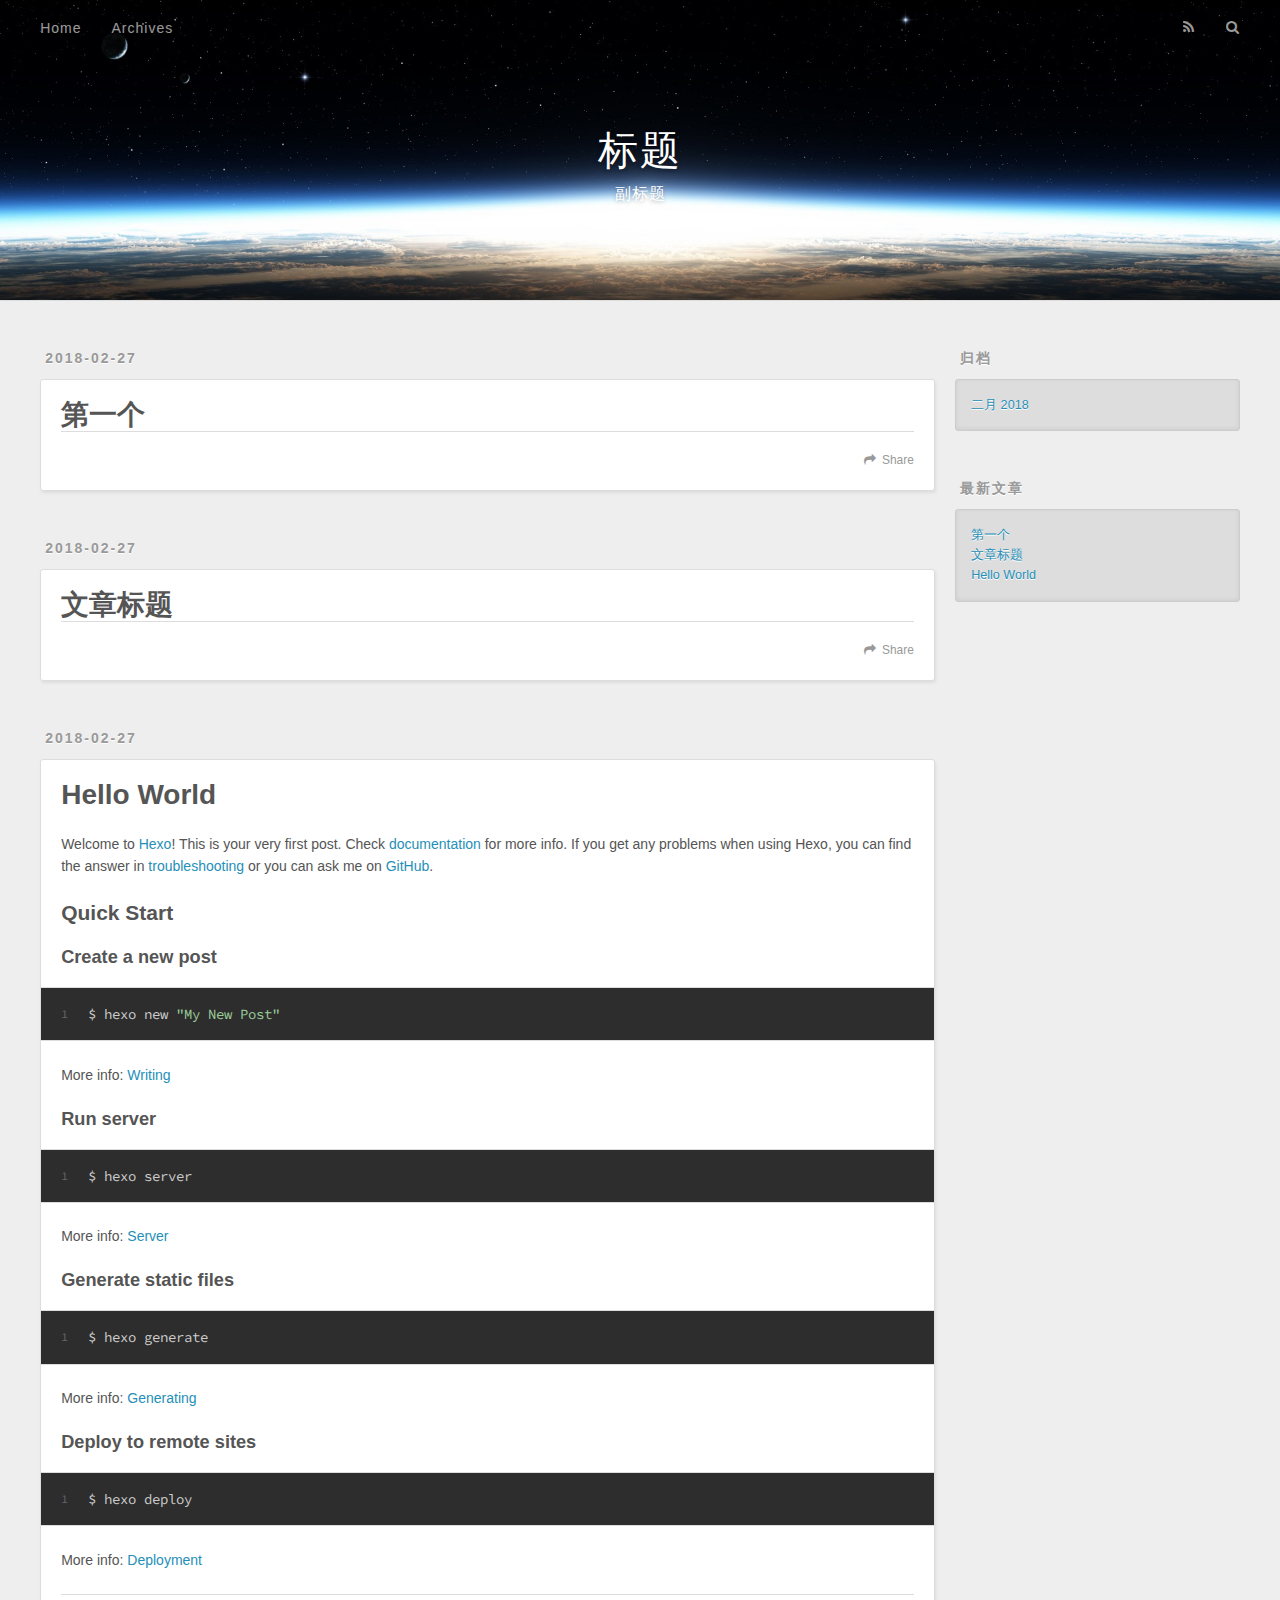
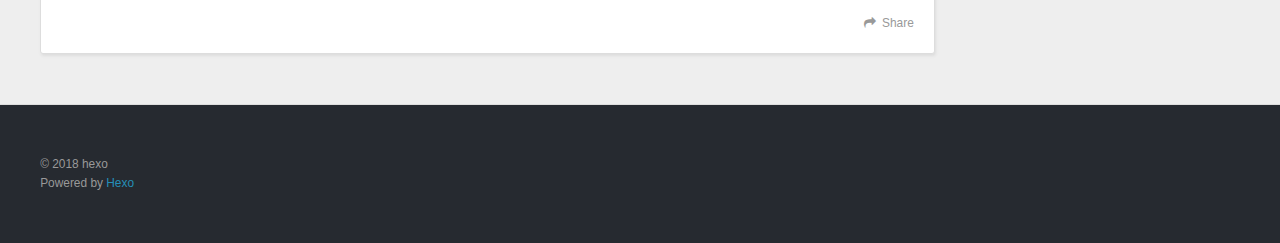
==== index.html @ d3f441af "Site updated: 2018-02-27 19:45:31" ====
<!DOCTYPE html>
<html>
<head>
  <meta charset="utf-8">
  

  
  <title>标题</title>
  <meta name="viewport" content="width=device-width, initial-scale=1, maximum-scale=1">
  <meta name="description" content="站点描述">
<meta property="og:type" content="website">
<meta property="og:title" content="标题">
<meta property="og:url" content="http://yoursite.com/index.html">
<meta property="og:site_name" content="标题">
<meta property="og:description" content="站点描述">
<meta property="og:locale" content="zh-CN">
<meta name="twitter:card" content="summary">
<meta name="twitter:title" content="标题">
<meta name="twitter:description" content="站点描述">
  
    <link rel="alternate" href="/atom.xml" title="标题" type="application/atom+xml">
  
  
    <link rel="icon" href="/favicon.png">
  
  
    <link href="//fonts.googleapis.com/css?family=Source+Code+Pro" rel="stylesheet" type="text/css">
  
  <link rel="stylesheet" href="/css/style.css">
</head>

<body>
  <div id="container">
    <div id="wrap">
      <header id="header">
  <div id="banner"></div>
  <div id="header-outer" class="outer">
    <div id="header-title" class="inner">
      <h1 id="logo-wrap">
        <a href="/" id="logo">标题</a>
      </h1>
      
        <h2 id="subtitle-wrap">
          <a href="/" id="subtitle">副标题</a>
        </h2>
      
    </div>
    <div id="header-inner" class="inner">
      <nav id="main-nav">
        <a id="main-nav-toggle" class="nav-icon"></a>
        
          <a class="main-nav-link" href="/">Home</a>
        
          <a class="main-nav-link" href="/archives">Archives</a>
        
      </nav>
      <nav id="sub-nav">
        
          <a id="nav-rss-link" class="nav-icon" href="/atom.xml" title="RSS Feed"></a>
        
        <a id="nav-search-btn" class="nav-icon" title="搜索"></a>
      </nav>
      <div id="search-form-wrap">
        <form action="//google.com/search" method="get" accept-charset="UTF-8" class="search-form"><input type="search" name="q" class="search-form-input" placeholder="Search"><button type="submit" class="search-form-submit">&#xF002;</button><input type="hidden" name="sitesearch" value="http://yoursite.com"></form>
      </div>
    </div>
  </div>
</header>
      <div class="outer">
        <section id="main">
  
    <article id="post-第一个" class="article article-type-post" itemscope itemprop="blogPost">
  <div class="article-meta">
    <a href="/2018/02/27/第一个/" class="article-date">
  <time datetime="2018-02-27T11:30:52.000Z" itemprop="datePublished">2018-02-27</time>
</a>
    
  </div>
  <div class="article-inner">
    
    
      <header class="article-header">
        
  
    <h1 itemprop="name">
      <a class="article-title" href="/2018/02/27/第一个/">第一个</a>
    </h1>
  

      </header>
    
    <div class="article-entry" itemprop="articleBody">
      
        
      
    </div>
    <footer class="article-footer">
      <a data-url="http://yoursite.com/2018/02/27/第一个/" data-id="cje5l185900016ggl63krlay9" class="article-share-link">Share</a>
      
      
    </footer>
  </div>
  
</article>


  
    <article id="post-文章标题" class="article article-type-post" itemscope itemprop="blogPost">
  <div class="article-meta">
    <a href="/2018/02/27/文章标题/" class="article-date">
  <time datetime="2018-02-27T11:16:08.000Z" itemprop="datePublished">2018-02-27</time>
</a>
    
  </div>
  <div class="article-inner">
    
    
      <header class="article-header">
        
  
    <h1 itemprop="name">
      <a class="article-title" href="/2018/02/27/文章标题/">文章标题</a>
    </h1>
  

      </header>
    
    <div class="article-entry" itemprop="articleBody">
      
        
      
    </div>
    <footer class="article-footer">
      <a data-url="http://yoursite.com/2018/02/27/文章标题/" data-id="cje5l185900026ggl70hufsfx" class="article-share-link">Share</a>
      
      
    </footer>
  </div>
  
</article>


  
    <article id="post-hello-world" class="article article-type-post" itemscope itemprop="blogPost">
  <div class="article-meta">
    <a href="/2018/02/27/hello-world/" class="article-date">
  <time datetime="2018-02-27T10:30:33.659Z" itemprop="datePublished">2018-02-27</time>
</a>
    
  </div>
  <div class="article-inner">
    
    
      <header class="article-header">
        
  
    <h1 itemprop="name">
      <a class="article-title" href="/2018/02/27/hello-world/">Hello World</a>
    </h1>
  

      </header>
    
    <div class="article-entry" itemprop="articleBody">
      
        <p>Welcome to <a href="https://hexo.io/" target="_blank" rel="noopener">Hexo</a>! This is your very first post. Check <a href="https://hexo.io/docs/" target="_blank" rel="noopener">documentation</a> for more info. If you get any problems when using Hexo, you can find the answer in <a href="https://hexo.io/docs/troubleshooting.html" target="_blank" rel="noopener">troubleshooting</a> or you can ask me on <a href="https://github.com/hexojs/hexo/issues" target="_blank" rel="noopener">GitHub</a>.</p>
<h2 id="Quick-Start"><a href="#Quick-Start" class="headerlink" title="Quick Start"></a>Quick Start</h2><h3 id="Create-a-new-post"><a href="#Create-a-new-post" class="headerlink" title="Create a new post"></a>Create a new post</h3><figure class="highlight bash"><table><tr><td class="gutter"><pre><span class="line">1</span><br></pre></td><td class="code"><pre><span class="line">$ hexo new <span class="string">"My New Post"</span></span><br></pre></td></tr></table></figure>
<p>More info: <a href="https://hexo.io/docs/writing.html" target="_blank" rel="noopener">Writing</a></p>
<h3 id="Run-server"><a href="#Run-server" class="headerlink" title="Run server"></a>Run server</h3><figure class="highlight bash"><table><tr><td class="gutter"><pre><span class="line">1</span><br></pre></td><td class="code"><pre><span class="line">$ hexo server</span><br></pre></td></tr></table></figure>
<p>More info: <a href="https://hexo.io/docs/server.html" target="_blank" rel="noopener">Server</a></p>
<h3 id="Generate-static-files"><a href="#Generate-static-files" class="headerlink" title="Generate static files"></a>Generate static files</h3><figure class="highlight bash"><table><tr><td class="gutter"><pre><span class="line">1</span><br></pre></td><td class="code"><pre><span class="line">$ hexo generate</span><br></pre></td></tr></table></figure>
<p>More info: <a href="https://hexo.io/docs/generating.html" target="_blank" rel="noopener">Generating</a></p>
<h3 id="Deploy-to-remote-sites"><a href="#Deploy-to-remote-sites" class="headerlink" title="Deploy to remote sites"></a>Deploy to remote sites</h3><figure class="highlight bash"><table><tr><td class="gutter"><pre><span class="line">1</span><br></pre></td><td class="code"><pre><span class="line">$ hexo deploy</span><br></pre></td></tr></table></figure>
<p>More info: <a href="https://hexo.io/docs/deployment.html" target="_blank" rel="noopener">Deployment</a></p>

      
    </div>
    <footer class="article-footer">
      <a data-url="http://yoursite.com/2018/02/27/hello-world/" data-id="cje5l185900006gglrb8lw9ck" class="article-share-link">Share</a>
      
      
    </footer>
  </div>
  
</article>


  


</section>
        
          <aside id="sidebar">
  
    

  
    

  
    
  
    
  <div class="widget-wrap">
    <h3 class="widget-title">归档</h3>
    <div class="widget">
      <ul class="archive-list"><li class="archive-list-item"><a class="archive-list-link" href="/archives/2018/02/">二月 2018</a></li></ul>
    </div>
  </div>


  
    
  <div class="widget-wrap">
    <h3 class="widget-title">最新文章</h3>
    <div class="widget">
      <ul>
        
          <li>
            <a href="/2018/02/27/第一个/">第一个</a>
          </li>
        
          <li>
            <a href="/2018/02/27/文章标题/">文章标题</a>
          </li>
        
          <li>
            <a href="/2018/02/27/hello-world/">Hello World</a>
          </li>
        
      </ul>
    </div>
  </div>

  
</aside>
        
      </div>
      <footer id="footer">
  
  <div class="outer">
    <div id="footer-info" class="inner">
      &copy; 2018 hexo<br>
      Powered by <a href="http://hexo.io/" target="_blank">Hexo</a>
    </div>
  </div>
</footer>
    </div>
    <nav id="mobile-nav">
  
    <a href="/" class="mobile-nav-link">Home</a>
  
    <a href="/archives" class="mobile-nav-link">Archives</a>
  
</nav>
    

<script src="//ajax.googleapis.com/ajax/libs/jquery/2.0.3/jquery.min.js"></script>


  <link rel="stylesheet" href="/fancybox/jquery.fancybox.css">
  <script src="/fancybox/jquery.fancybox.pack.js"></script>


<script src="/js/script.js"></script>



  </div>
</body>
</html>
---- css/style.css ----
body {
  width: 100%;
}
body:before,
body:after {
  content: "";
  display: table;
}
body:after {
  clear: both;
}
html,
body,
div,
span,
applet,
object,
iframe,
h1,
h2,
h3,
h4,
h5,
h6,
p,
blockquote,
pre,
a,
abbr,
acronym,
address,
big,
cite,
code,
del,
dfn,
em,
img,
ins,
kbd,
q,
s,
samp,
small,
strike,
strong,
sub,
sup,
tt,
var,
dl,
dt,
dd,
ol,
ul,
li,
fieldset,
form,
label,
legend,
table,
caption,
tbody,
tfoot,
thead,
tr,
th,
td {
  margin: 0;
  padding: 0;
  border: 0;
  outline: 0;
  font-weight: inherit;
  font-style: inherit;
  font-family: inherit;
  font-size: 100%;
  vertical-align: baseline;
}
body {
  line-height: 1;
  color: #000;
  background: #fff;
}
ol,
ul {
  list-style: none;
}
table {
  border-collapse: separate;
  border-spacing: 0;
  vertical-align: middle;
}
caption,
th,
td {
  text-align: left;
  font-weight: normal;
  vertical-align: middle;
}
a img {
  border: none;
}
input,
button {
  margin: 0;
  padding: 0;
}
input::-moz-focus-inner,
button::-moz-focus-inner {
  border: 0;
  padding: 0;
}
@font-face {
  font-family: FontAwesome;
  font-style: normal;
  font-weight: normal;
  src: url("fonts/fontawesome-webfont.eot?v=#4.0.3");
  src: url("fonts/fontawesome-webfont.eot?#iefix&v=#4.0.3") format("embedded-opentype"), url("fonts/fontawesome-webfont.woff?v=#4.0.3") format("woff"), url("fonts/fontawesome-webfont.ttf?v=#4.0.3") format("truetype"), url("fonts/fontawesome-webfont.svg#fontawesomeregular?v=#4.0.3") format("svg");
}
html,
body,
#container {
  height: 100%;
}
body {
  background: #eee;
  font: 14px -apple-system, BlinkMacSystemFont, "Segoe UI", "Roboto", "Oxygen", "Ubuntu", "Cantarell", "Fira Sans", "Droid Sans", "Helvetica Neue", sans-serif;
  -webkit-text-size-adjust: 100%;
}
.outer {
  max-width: 1220px;
  margin: 0 auto;
  padding: 0 20px;
}
.outer:before,
.outer:after {
  content: "";
  display: table;
}
.outer:after {
  clear: both;
}
.inner {
  display: inline;
  float: left;
  width: 98.33333333333333%;
  margin: 0 0.833333333333333%;
}
.left,
.alignleft {
  float: left;
}
.right,
.alignright {
  float: right;
}
.clear {
  clear: both;
}
#container {
  position: relative;
}
.mobile-nav-on {
  overflow: hidden;
}
#wrap {
  height: 100%;
  width: 100%;
  position: absolute;
  top: 0;
  left: 0;
  -webkit-transition: 0.2s ease-out;
  -moz-transition: 0.2s ease-out;
  -ms-transition: 0.2s ease-out;
  transition: 0.2s ease-out;
  z-index: 1;
  background: #eee;
}
.mobile-nav-on #wrap {
  left: 280px;
}
@media screen and (min-width: 768px) {
  #main {
    display: inline;
    float: left;
    width: 73.33333333333333%;
    margin: 0 0.833333333333333%;
  }
}
.article-date,
.article-category-link,
.archive-year,
.widget-title {
  text-decoration: none;
  text-transform: uppercase;
  letter-spacing: 2px;
  color: #999;
  margin-bottom: 1em;
  margin-left: 5px;
  line-height: 1em;
  text-shadow: 0 1px #fff;
  font-weight: bold;
}
.article-inner,
.archive-article-inner {
  background: #fff;
  -webkit-box-shadow: 1px 2px 3px #ddd;
  box-shadow: 1px 2px 3px #ddd;
  border: 1px solid #ddd;
  border-radius: 3px;
}
.article-entry h1,
.widget h1 {
  font-size: 2em;
}
.article-entry h2,
.widget h2 {
  font-size: 1.5em;
}
.article-entry h3,
.widget h3 {
  font-size: 1.3em;
}
.article-entry h4,
.widget h4 {
  font-size: 1.2em;
}
.article-entry h5,
.widget h5 {
  font-size: 1em;
}
.article-entry h6,
.widget h6 {
  font-size: 1em;
  color: #999;
}
.article-entry hr,
.widget hr {
  border: 1px dashed #ddd;
}
.article-entry strong,
.widget strong {
  font-weight: bold;
}
.article-entry em,
.widget em,
.article-entry cite,
.widget cite {
  font-style: italic;
}
.article-entry sup,
.widget sup,
.article-entry sub,
.widget sub {
  font-size: 0.75em;
  line-height: 0;
  position: relative;
  vertical-align: baseline;
}
.article-entry sup,
.widget sup {
  top: -0.5em;
}
.article-entry sub,
.widget sub {
  bottom: -0.2em;
}
.article-entry small,
.widget small {
  font-size: 0.85em;
}
.article-entry acronym,
.widget acronym,
.article-entry abbr,
.widget abbr {
  border-bottom: 1px dotted;
}
.article-entry ul,
.widget ul,
.article-entry ol,
.widget ol,
.article-entry dl,
.widget dl {
  margin: 0 20px;
  line-height: 1.6em;
}
.article-entry ul ul,
.widget ul ul,
.article-entry ol ul,
.widget ol ul,
.article-entry ul ol,
.widget ul ol,
.article-entry ol ol,
.widget ol ol {
  margin-top: 0;
  margin-bottom: 0;
}
.article-entry ul,
.widget ul {
  list-style: disc;
}
.article-entry ol,
.widget ol {
  list-style: decimal;
}
.article-entry dt,
.widget dt {
  font-weight: bold;
}
#header {
  height: 300px;
  position: relative;
  border-bottom: 1px solid #ddd;
}
#header:before,
#header:after {
  content: "";
  position: absolute;
  left: 0;
  right: 0;
  height: 40px;
}
#header:before {
  top: 0;
  background: -webkit-linear-gradient(rgba(0,0,0,0.2), transparent);
  background: -moz-linear-gradient(rgba(0,0,0,0.2), transparent);
  background: -ms-linear-gradient(rgba(0,0,0,0.2), transparent);
  background: linear-gradient(rgba(0,0,0,0.2), transparent);
}
#header:after {
  bottom: 0;
  background: -webkit-linear-gradient(transparent, rgba(0,0,0,0.2));
  background: -moz-linear-gradient(transparent, rgba(0,0,0,0.2));
  background: -ms-linear-gradient(transparent, rgba(0,0,0,0.2));
  background: linear-gradient(transparent, rgba(0,0,0,0.2));
}
#header-outer {
  height: 100%;
  position: relative;
}
#header-inner {
  position: relative;
  overflow: hidden;
}
#banner {
  position: absolute;
  top: 0;
  left: 0;
  width: 100%;
  height: 100%;
  background: url("images/banner.jpg") center #000;
  -webkit-background-size: cover;
  -moz-background-size: cover;
  background-size: cover;
  z-index: -1;
}
#header-title {
  text-align: center;
  height: 40px;
  position: absolute;
  top: 50%;
  left: 0;
  margin-top: -20px;
}
#logo,
#subtitle {
  text-decoration: none;
  color: #fff;
  font-weight: 300;
  text-shadow: 0 1px 4px rgba(0,0,0,0.3);
}
#logo {
  font-size: 40px;
  line-height: 40px;
  letter-spacing: 2px;
}
#subtitle {
  font-size: 16px;
  line-height: 16px;
  letter-spacing: 1px;
}
#subtitle-wrap {
  margin-top: 16px;
}
#main-nav {
  float: left;
  margin-left: -15px;
}
.nav-icon,
.main-nav-link {
  float: left;
  color: #fff;
  opacity: 0.6;
  text-decoration: none;
  text-shadow: 0 1px rgba(0,0,0,0.2);
  -webkit-transition: opacity 0.2s;
  -moz-transition: opacity 0.2s;
  -ms-transition: opacity 0.2s;
  transition: opacity 0.2s;
  display: block;
  padding: 20px 15px;
}
.nav-icon:hover,
.main-nav-link:hover {
  opacity: 1;
}
.nav-icon {
  font-family: FontAwesome;
  text-align: center;
  font-size: 14px;
  width: 14px;
  height: 14px;
  padding: 20px 15px;
  position: relative;
  cursor: pointer;
}
.main-nav-link {
  font-weight: 300;
  letter-spacing: 1px;
}
@media screen and (max-width: 479px) {
  .main-nav-link {
    display: none;
  }
}
#main-nav-toggle {
  display: none;
}
#main-nav-toggle:before {
  content: "\f0c9";
}
@media screen and (max-width: 479px) {
  #main-nav-toggle {
    display: block;
  }
}
#sub-nav {
  float: right;
  margin-right: -15px;
}
#nav-rss-link:before {
  content: "\f09e";
}
#nav-search-btn:before {
  content: "\f002";
}
#search-form-wrap {
  position: absolute;
  top: 15px;
  width: 150px;
  height: 30px;
  right: -150px;
  opacity: 0;
  -webkit-transition: 0.2s ease-out;
  -moz-transition: 0.2s ease-out;
  -ms-transition: 0.2s ease-out;
  transition: 0.2s ease-out;
}
#search-form-wrap.on {
  opacity: 1;
  right: 0;
}
@media screen and (max-width: 479px) {
  #search-form-wrap {
    width: 100%;
    right: -100%;
  }
}
.search-form {
  position: absolute;
  top: 0;
  left: 0;
  right: 0;
  background: #fff;
  padding: 5px 15px;
  border-radius: 15px;
  -webkit-box-shadow: 0 0 10px rgba(0,0,0,0.3);
  box-shadow: 0 0 10px rgba(0,0,0,0.3);
}
.search-form-input {
  border: none;
  background: none;
  color: #555;
  width: 100%;
  font: 13px -apple-system, BlinkMacSystemFont, "Segoe UI", "Roboto", "Oxygen", "Ubuntu", "Cantarell", "Fira Sans", "Droid Sans", "Helvetica Neue", sans-serif;
  outline: none;
}
.search-form-input::-webkit-search-results-decoration,
.search-form-input::-webkit-search-cancel-button {
  -webkit-appearance: none;
}
.search-form-submit {
  position: absolute;
  top: 50%;
  right: 10px;
  margin-top: -7px;
  font: 13px FontAwesome;
  border: none;
  background: none;
  color: #bbb;
  cursor: pointer;
}
.search-form-submit:hover,
.search-form-submit:focus {
  color: #777;
}
.article {
  margin: 50px 0;
}
.article-inner {
  overflow: hidden;
}
.article-meta:before,
.article-meta:after {
  content: "";
  display: table;
}
.article-meta:after {
  clear: both;
}
.article-date {
  float: left;
}
.article-category {
  float: left;
  line-height: 1em;
  color: #ccc;
  text-shadow: 0 1px #fff;
  margin-left: 8px;
}
.article-category:before {
  content: "\2022";
}
.article-category-link {
  margin: 0 12px 1em;
}
.article-header {
  padding: 20px 20px 0;
}
.article-title {
  text-decoration: none;
  font-size: 2em;
  font-weight: bold;
  color: #555;
  line-height: 1.1em;
  -webkit-transition: color 0.2s;
  -moz-transition: color 0.2s;
  -ms-transition: color 0.2s;
  transition: color 0.2s;
}
a.article-title:hover {
  color: #258fb8;
}
.article-entry {
  color: #555;
  padding: 0 20px;
}
.article-entry:before,
.article-entry:after {
  content: "";
  display: table;
}
.article-entry:after {
  clear: both;
}
.article-entry p,
.article-entry table {
  line-height: 1.6em;
  margin: 1.6em 0;
}
.article-entry h1,
.article-entry h2,
.article-entry h3,
.article-entry h4,
.article-entry h5,
.article-entry h6 {
  font-weight: bold;
}
.article-entry h1,
.article-entry h2,
.article-entry h3,
.article-entry h4,
.article-entry h5,
.article-entry h6 {
  line-height: 1.1em;
  margin: 1.1em 0;
}
.article-entry a {
  color: #258fb8;
  text-decoration: none;
}
.article-entry a:hover {
  text-decoration: underline;
}
.article-entry ul,
.article-entry ol,
.article-entry dl {
  margin-top: 1.6em;
  margin-bottom: 1.6em;
}
.article-entry img,
.article-entry video {
  max-width: 100%;
  height: auto;
  display: block;
  margin: auto;
}
.article-entry iframe {
  border: none;
}
.article-entry table {
  width: 100%;
  border-collapse: collapse;
  border-spacing: 0;
}
.article-entry th {
  font-weight: bold;
  border-bottom: 3px solid #ddd;
  padding-bottom: 0.5em;
}
.article-entry td {
  border-bottom: 1px solid #ddd;
  padding: 10px 0;
}
.article-entry blockquote {
  font-family: Georgia, "Times New Roman", serif;
  font-size: 1.4em;
  margin: 1.6em 20px;
  text-align: center;
}
.article-entry blockquote footer {
  font-size: 14px;
  margin: 1.6em 0;
  font-family: -apple-system, BlinkMacSystemFont, "Segoe UI", "Roboto", "Oxygen", "Ubuntu", "Cantarell", "Fira Sans", "Droid Sans", "Helvetica Neue", sans-serif;
}
.article-entry blockquote footer cite:before {
  content: "—";
  padding: 0 0.5em;
}
.article-entry .pullquote {
  text-align: left;
  width: 45%;
  margin: 0;
}
.article-entry .pullquote.left {
  margin-left: 0.5em;
  margin-right: 1em;
}
.article-entry .pullquote.right {
  margin-right: 0.5em;
  margin-left: 1em;
}
.article-entry .caption {
  color: #999;
  display: block;
  font-size: 0.9em;
  margin-top: 0.5em;
  position: relative;
  text-align: center;
}
.article-entry .video-container {
  position: relative;
  padding-top: 56.25%;
  height: 0;
  overflow: hidden;
}
.article-entry .video-container iframe,
.article-entry .video-container object,
.article-entry .video-container embed {
  position: absolute;
  top: 0;
  left: 0;
  width: 100%;
  height: 100%;
  margin-top: 0;
}
.article-more-link a {
  display: inline-block;
  line-height: 1em;
  padding: 6px 15px;
  border-radius: 15px;
  background: #eee;
  color: #999;
  text-shadow: 0 1px #fff;
  text-decoration: none;
}
.article-more-link a:hover {
  background: #258fb8;
  color: #fff;
  text-decoration: none;
  text-shadow: 0 1px #1e7293;
}
.article-footer {
  font-size: 0.85em;
  line-height: 1.6em;
  border-top: 1px solid #ddd;
  padding-top: 1.6em;
  margin: 0 20px 20px;
}
.article-footer:before,
.article-footer:after {
  content: "";
  display: table;
}
.article-footer:after {
  clear: both;
}
.article-footer a {
  color: #999;
  text-decoration: none;
}
.article-footer a:hover {
  color: #555;
}
.article-tag-list-item {
  float: left;
  margin-right: 10px;
}
.article-tag-list-link:before {
  content: "#";
}
.article-comment-link {
  float: right;
}
.article-comment-link:before {
  content: "\f075";
  font-family: FontAwesome;
  padding-right: 8px;
}
.article-share-link {
  cursor: pointer;
  float: right;
  margin-left: 20px;
}
.article-share-link:before {
  content: "\f064";
  font-family: FontAwesome;
  padding-right: 6px;
}
#article-nav {
  position: relative;
}
#article-nav:before,
#article-nav:after {
  content: "";
  display: table;
}
#article-nav:after {
  clear: both;
}
@media screen and (min-width: 768px) {
  #article-nav {
    margin: 50px 0;
  }
  #article-nav:before {
    width: 8px;
    height: 8px;
    position: absolute;
    top: 50%;
    left: 50%;
    margin-top: -4px;
    margin-left: -4px;
    content: "";
    border-radius: 50%;
    background: #ddd;
    -webkit-box-shadow: 0 1px 2px #fff;
    box-shadow: 0 1px 2px #fff;
  }
}
.article-nav-link-wrap {
  text-decoration: none;
  text-shadow: 0 1px #fff;
  color: #999;
  -webkit-box-sizing: border-box;
  -moz-box-sizing: border-box;
  box-sizing: border-box;
  margin-top: 50px;
  text-align: center;
  display: block;
}
.article-nav-link-wrap:hover {
  color: #555;
}
@media screen and (min-width: 768px) {
  .article-nav-link-wrap {
    width: 50%;
    margin-top: 0;
  }
}
@media screen and (min-width: 768px) {
  #article-nav-newer {
    float: left;
    text-align: right;
    padding-right: 20px;
  }
}
@media screen and (min-width: 768px) {
  #article-nav-older {
    float: right;
    text-align: left;
    padding-left: 20px;
  }
}
.article-nav-caption {
  text-transform: uppercase;
  letter-spacing: 2px;
  color: #ddd;
  line-height: 1em;
  font-weight: bold;
}
#article-nav-newer .article-nav-caption {
  margin-right: -2px;
}
.article-nav-title {
  font-size: 0.85em;
  line-height: 1.6em;
  margin-top: 0.5em;
}
.article-share-box {
  position: absolute;
  display: none;
  background: #fff;
  -webkit-box-shadow: 1px 2px 10px rgba(0,0,0,0.2);
  box-shadow: 1px 2px 10px rgba(0,0,0,0.2);
  border-radius: 3px;
  margin-left: -145px;
  overflow: hidden;
  z-index: 1;
}
.article-share-box.on {
  display: block;
}
.article-share-input {
  width: 100%;
  background: none;
  -webkit-box-sizing: border-box;
  -moz-box-sizing: border-box;
  box-sizing: border-box;
  font: 14px -apple-system, BlinkMacSystemFont, "Segoe UI", "Roboto", "Oxygen", "Ubuntu", "Cantarell", "Fira Sans", "Droid Sans", "Helvetica Neue", sans-serif;
  padding: 0 15px;
  color: #555;
  outline: none;
  border: 1px solid #ddd;
  border-radius: 3px 3px 0 0;
  height: 36px;
  line-height: 36px;
}
.article-share-links {
  background: #eee;
}
.article-share-links:before,
.article-share-links:after {
  content: "";
  display: table;
}
.article-share-links:after {
  clear: both;
}
.article-share-twitter,
.article-share-facebook,
.article-share-pinterest,
.article-share-google {
  width: 50px;
  height: 36px;
  display: block;
  float: left;
  position: relative;
  color: #999;
  text-shadow: 0 1px #fff;
}
.article-share-twitter:before,
.article-share-facebook:before,
.article-share-pinterest:before,
.article-share-google:before {
  font-size: 20px;
  font-family: FontAwesome;
  width: 20px;
  height: 20px;
  position: absolute;
  top: 50%;
  left: 50%;
  margin-top: -10px;
  margin-left: -10px;
  text-align: center;
}
.article-share-twitter:hover,
.article-share-facebook:hover,
.article-share-pinterest:hover,
.article-share-google:hover {
  color: #fff;
}
.article-share-twitter:before {
  content: "\f099";
}
.article-share-twitter:hover {
  background: #00aced;
  text-shadow: 0 1px #008abe;
}
.article-share-facebook:before {
  content: "\f09a";
}
.article-share-facebook:hover {
  background: #3b5998;
  text-shadow: 0 1px #2f477a;
}
.article-share-pinterest:before {
  content: "\f0d2";
}
.article-share-pinterest:hover {
  background: #cb2027;
  text-shadow: 0 1px #a21a1f;
}
.article-share-google:before {
  content: "\f0d5";
}
.article-share-google:hover {
  background: #dd4b39;
  text-shadow: 0 1px #be3221;
}
.article-gallery {
  background: #000;
  position: relative;
}
.article-gallery-photos {
  position: relative;
  overflow: hidden;
}
.article-gallery-img {
  display: none;
  max-width: 100%;
}
.article-gallery-img:first-child {
  display: block;
}
.article-gallery-img.loaded {
  position: absolute;
  display: block;
}
.article-gallery-img img {
  display: block;
  max-width: 100%;
  margin: 0 auto;
}
#comments {
  background: #fff;
  -webkit-box-shadow: 1px 2px 3px #ddd;
  box-shadow: 1px 2px 3px #ddd;
  padding: 20px;
  border: 1px solid #ddd;
  border-radius: 3px;
  margin: 50px 0;
}
#comments a {
  color: #258fb8;
}
.archives-wrap {
  margin: 50px 0;
}
.archives:before,
.archives:after {
  content: "";
  display: table;
}
.archives:after {
  clear: both;
}
.archive-year-wrap {
  margin-bottom: 1em;
}
.archives {
  -webkit-column-gap: 10px;
  -moz-column-gap: 10px;
  column-gap: 10px;
}
@media screen and (min-width: 480px) and (max-width: 767px) {
  .archives {
    -webkit-column-count: 2;
    -moz-column-count: 2;
    column-count: 2;
  }
}
@media screen and (min-width: 768px) {
  .archives {
    -webkit-column-count: 3;
    -moz-column-count: 3;
    column-count: 3;
  }
}
.archive-article {
  -webkit-column-break-inside: avoid;
  page-break-inside: avoid;
  overflow: hidden;
  break-inside: avoid-column;
}
.archive-article-inner {
  padding: 10px;
  margin-bottom: 15px;
}
.archive-article-title {
  text-decoration: none;
  font-weight: bold;
  color: #555;
  -webkit-transition: color 0.2s;
  -moz-transition: color 0.2s;
  -ms-transition: color 0.2s;
  transition: color 0.2s;
  line-height: 1.6em;
}
.archive-article-title:hover {
  color: #258fb8;
}
.archive-article-footer {
  margin-top: 1em;
}
.archive-article-date {
  color: #999;
  text-decoration: none;
  font-size: 0.85em;
  line-height: 1em;
  margin-bottom: 0.5em;
  display: block;
}
#page-nav {
  margin: 50px auto;
  background: #fff;
  -webkit-box-shadow: 1px 2px 3px #ddd;
  box-shadow: 1px 2px 3px #ddd;
  border: 1px solid #ddd;
  border-radius: 3px;
  text-align: center;
  color: #999;
  overflow: hidden;
}
#page-nav:before,
#page-nav:after {
  content: "";
  display: table;
}
#page-nav:after {
  clear: both;
}
#page-nav a,
#page-nav span {
  padding: 10px 20px;
  line-height: 1;
  height: 2ex;
}
#page-nav a {
  color: #999;
  text-decoration: none;
}
#page-nav a:hover {
  background: #999;
  color: #fff;
}
#page-nav .prev {
  float: left;
}
#page-nav .next {
  float: right;
}
#page-nav .page-number {
  display: inline-block;
}
@media screen and (max-width: 479px) {
  #page-nav .page-number {
    display: none;
  }
}
#page-nav .current {
  color: #555;
  font-weight: bold;
}
#page-nav .space {
  color: #ddd;
}
#footer {
  background: #262a30;
  padding: 50px 0;
  border-top: 1px solid #ddd;
  color: #999;
}
#footer a {
  color: #258fb8;
  text-decoration: none;
}
#footer a:hover {
  text-decoration: underline;
}
#footer-info {
  line-height: 1.6em;
  font-size: 0.85em;
}
.article-entry pre,
.article-entry .highlight {
  background: #2d2d2d;
  margin: 0 -20px;
  padding: 15px 20px;
  border-style: solid;
  border-color: #ddd;
  border-width: 1px 0;
  overflow: auto;
  color: #ccc;
  line-height: 22.400000000000002px;
}
.article-entry .highlight .gutter pre,
.article-entry .gist .gist-file .gist-data .line-numbers {
  color: #666;
  font-size: 0.85em;
}
.article-entry pre,
.article-entry code {
  font-family: "Source Code Pro", Consolas, Monaco, Menlo, Consolas, monospace;
}
.article-entry code {
  background: #eee;
  text-shadow: 0 1px #fff;
  padding: 0 0.3em;
}
.article-entry pre code {
  background: none;
  text-shadow: none;
  padding: 0;
}
.article-entry .highlight pre {
  border: none;
  margin: 0;
  padding: 0;
}
.article-entry .highlight table {
  margin: 0;
  width: auto;
}
.article-entry .highlight td {
  border: none;
  padding: 0;
}
.article-entry .highlight figcaption {
  font-size: 0.85em;
  color: #999;
  line-height: 1em;
  margin-bottom: 1em;
}
.article-entry .highlight figcaption:before,
.article-entry .highlight figcaption:after {
  content: "";
  display: table;
}
.article-entry .highlight figcaption:after {
  clear: both;
}
.article-entry .highlight figcaption a {
  float: right;
}
.article-entry .highlight .gutter pre {
  text-align: right;
  padding-right: 20px;
}
.article-entry .highlight .line {
  height: 22.400000000000002px;
}
.article-entry .highlight .line.marked {
  background: #515151;
}
.article-entry .gist {
  margin: 0 -20px;
  border-style: solid;
  border-color: #ddd;
  border-width: 1px 0;
  background: #2d2d2d;
  padding: 15px 20px 15px 0;
}
.article-entry .gist .gist-file {
  border: none;
  font-family: "Source Code Pro", Consolas, Monaco, Menlo, Consolas, monospace;
  margin: 0;
}
.article-entry .gist .gist-file .gist-data {
  background: none;
  border: none;
}
.article-entry .gist .gist-file .gist-data .line-numbers {
  background: none;
  border: none;
  padding: 0 20px 0 0;
}
.article-entry .gist .gist-file .gist-data .line-data {
  padding: 0 !important;
}
.article-entry .gist .gist-file .highlight {
  margin: 0;
  padding: 0;
  border: none;
}
.article-entry .gist .gist-file .gist-meta {
  background: #2d2d2d;
  color: #999;
  font: 0.85em -apple-system, BlinkMacSystemFont, "Segoe UI", "Roboto", "Oxygen", "Ubuntu", "Cantarell", "Fira Sans", "Droid Sans", "Helvetica Neue", sans-serif;
  text-shadow: 0 0;
  padding: 0;
  margin-top: 1em;
  margin-left: 20px;
}
.article-entry .gist .gist-file .gist-meta a {
  color: #258fb8;
  font-weight: normal;
}
.article-entry .gist .gist-file .gist-meta a:hover {
  text-decoration: underline;
}
pre .comment,
pre .title {
  color: #999;
}
pre .variable,
pre .attribute,
pre .tag,
pre .regexp,
pre .ruby .constant,
pre .xml .tag .title,
pre .xml .pi,
pre .xml .doctype,
pre .html .doctype,
pre .css .id,
pre .css .class,
pre .css .pseudo {
  color: #f2777a;
}
pre .number,
pre .preprocessor,
pre .built_in,
pre .literal,
pre .params,
pre .constant {
  color: #f99157;
}
pre .class,
pre .ruby .class .title,
pre .css .rules .attribute {
  color: #9c9;
}
pre .string,
pre .value,
pre .inheritance,
pre .header,
pre .ruby .symbol,
pre .xml .cdata {
  color: #9c9;
}
pre .css .hexcolor {
  color: #6cc;
}
pre .function,
pre .python .decorator,
pre .python .title,
pre .ruby .function .title,
pre .ruby .title .keyword,
pre .perl .sub,
pre .javascript .title,
pre .coffeescript .title {
  color: #69c;
}
pre .keyword,
pre .javascript .function {
  color: #c9c;
}
@media screen and (max-width: 479px) {
  #mobile-nav {
    position: absolute;
    top: 0;
    left: 0;
    width: 280px;
    height: 100%;
    background: #191919;
    border-right: 1px solid #fff;
  }
}
@media screen and (max-width: 479px) {
  .mobile-nav-link {
    display: block;
    color: #999;
    text-decoration: none;
    padding: 15px 20px;
    font-weight: bold;
  }
  .mobile-nav-link:hover {
    color: #fff;
  }
}
@media screen and (min-width: 768px) {
  #sidebar {
    display: inline;
    float: left;
    width: 23.333333333333332%;
    margin: 0 0.833333333333333%;
  }
}
.widget-wrap {
  margin: 50px 0;
}
.widget {
  color: #777;
  text-shadow: 0 1px #fff;
  background: #ddd;
  -webkit-box-shadow: 0 -1px 4px #ccc inset;
  box-shadow: 0 -1px 4px #ccc inset;
  border: 1px solid #ccc;
  padding: 15px;
  border-radius: 3px;
}
.widget a {
  color: #258fb8;
  text-decoration: none;
}
.widget a:hover {
  text-decoration: underline;
}
.widget ul ul,
.widget ol ul,
.widget dl ul,
.widget ul ol,
.widget ol ol,
.widget dl ol,
.widget ul dl,
.widget ol dl,
.widget dl dl {
  margin-left: 15px;
  list-style: disc;
}
.widget {
  line-height: 1.6em;
  word-wrap: break-word;
  font-size: 0.9em;
}
.widget ul,
.widget ol {
  list-style: none;
  margin: 0;
}
.widget ul ul,
.widget ol ul,
.widget ul ol,
.widget ol ol {
  margin: 0 20px;
}
.widget ul ul,
.widget ol ul {
  list-style: disc;
}
.widget ul ol,
.widget ol ol {
  list-style: decimal;
}
.category-list-count,
.tag-list-count,
.archive-list-count {
  padding-left: 5px;
  color: #999;
  font-size: 0.85em;
}
.category-list-count:before,
.tag-list-count:before,
.archive-list-count:before {
  content: "(";
}
.category-list-count:after,
.tag-list-count:after,
.archive-list-count:after {
  content: ")";
}
.tagcloud a {
  margin-right: 5px;
  display: inline-block;
}
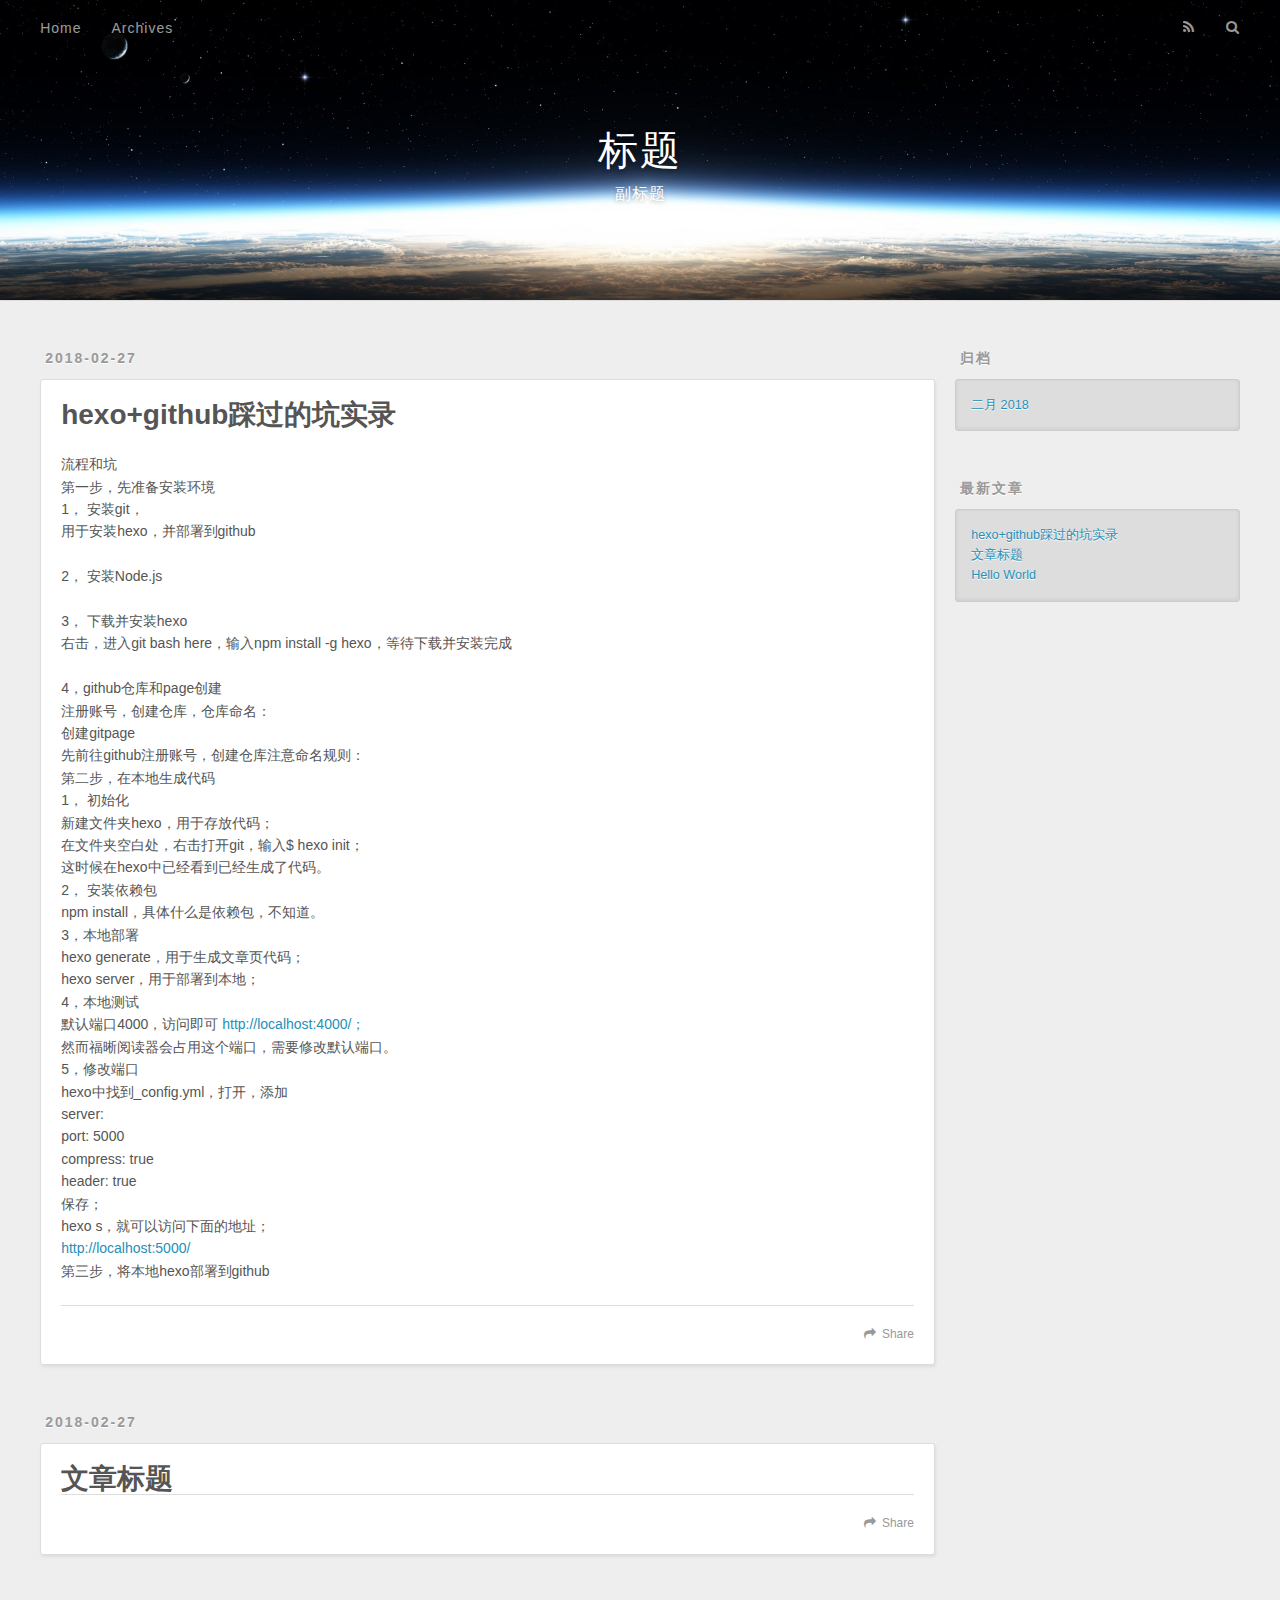
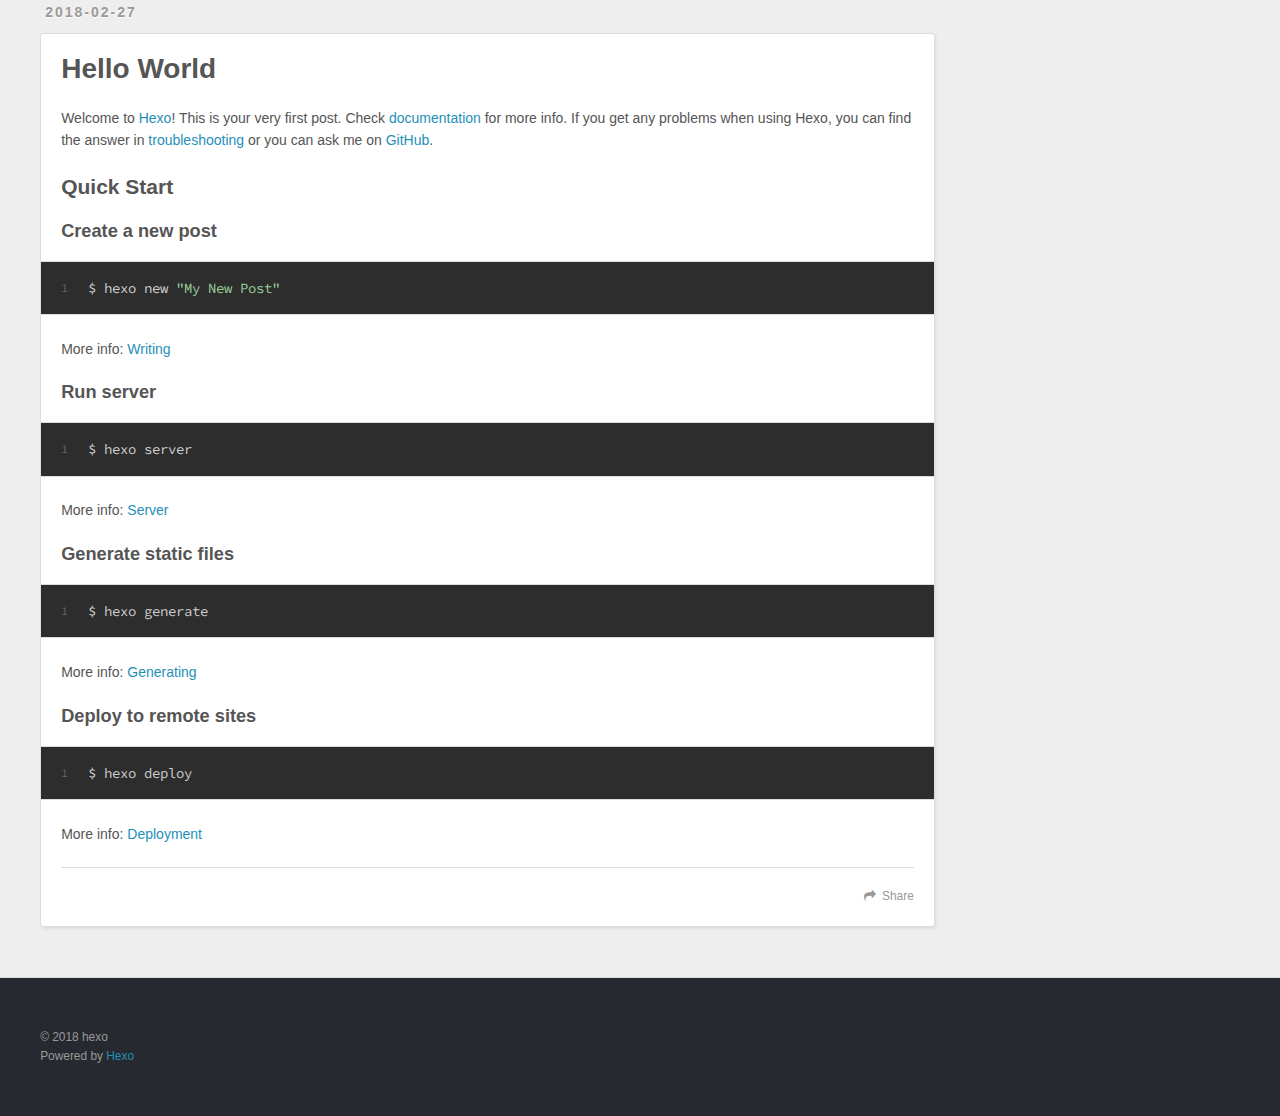
==== commit 7e92714e: "Site updated: 2018-02-28 11:12:57" ====
--- a/index.html
+++ b/index.html
@@ -83,7 +83,7 @@
         
   
     <h1 itemprop="name">
-      <a class="article-title" href="/2018/02/27/第一个/">第一个</a>
+      <a class="article-title" href="/2018/02/27/第一个/">hexo+github踩过的坑实录</a>
     </h1>
   
 
@@ -91,11 +91,15 @@
     
     <div class="article-entry" itemprop="articleBody">
       
-        
+        <p>流程和坑<br>第一步，先准备安装环境<br>1，    安装git，<br>    用于安装hexo，并部署到github</p>
+<p>2，    安装Node.js</p>
+<p>3，    下载并安装hexo<br>    右击，进入git bash here，输入npm install -g hexo，等待下载并安装完成</p>
+<p>4，github仓库和page创建<br>    注册账号，创建仓库，仓库命名：<br>    创建gitpage<br>    先前往github注册账号，创建仓库注意命名规则：<br>    第二步，在本地生成代码<br>1， 初始化<br>    新建文件夹hexo，用于存放代码；<br>    在文件夹空白处，右击打开git，输入$ hexo init；<br>    这时候在hexo中已经看到已经生成了代码。<br>2， 安装依赖包<br>    npm install，具体什么是依赖包，不知道。<br>3，本地部署<br>    hexo generate，用于生成文章页代码；<br>    hexo server，用于部署到本地；<br>4，本地测试<br>    默认端口4000，访问即可 <a href="http://localhost:4000/；" target="_blank" rel="noopener">http://localhost:4000/；</a><br>    然而福晰阅读器会占用这个端口，需要修改默认端口。<br>5，修改端口<br>    hexo中找到_config.yml，打开，添加<br>    server:<br>    port: 5000<br>    compress: true<br>    header: true<br>    保存；<br>    hexo s，就可以访问下面的地址；<br>    <a href="http://localhost:5000/" target="_blank" rel="noopener">http://localhost:5000/</a><br>第三步，将本地hexo部署到github</p>
+
       
     </div>
     <footer class="article-footer">
-      <a data-url="http://yoursite.com/2018/02/27/第一个/" data-id="cje5l185900016ggl63krlay9" class="article-share-link">Share</a>
+      <a data-url="http://yoursite.com/2018/02/27/第一个/" data-id="cje5ni55q0002bogl91nw6iv0" class="article-share-link">Share</a>
       
       
     </footer>
@@ -131,7 +135,7 @@
       
     </div>
     <footer class="article-footer">
-      <a data-url="http://yoursite.com/2018/02/27/文章标题/" data-id="cje5l185900026ggl70hufsfx" class="article-share-link">Share</a>
+      <a data-url="http://yoursite.com/2018/02/27/文章标题/" data-id="cje5ni55i0000boglevuuk2oa" class="article-share-link">Share</a>
       
       
     </footer>
@@ -176,7 +180,7 @@
       
     </div>
     <footer class="article-footer">
-      <a data-url="http://yoursite.com/2018/02/27/hello-world/" data-id="cje5l185900006gglrb8lw9ck" class="article-share-link">Share</a>
+      <a data-url="http://yoursite.com/2018/02/27/hello-world/" data-id="cje5ni55n0001boglv5cc2rcj" class="article-share-link">Share</a>
       
       
     </footer>
@@ -217,7 +221,7 @@
       <ul>
         
           <li>
-            <a href="/2018/02/27/第一个/">第一个</a>
+            <a href="/2018/02/27/第一个/">hexo+github踩过的坑实录</a>
           </li>
         
           <li>
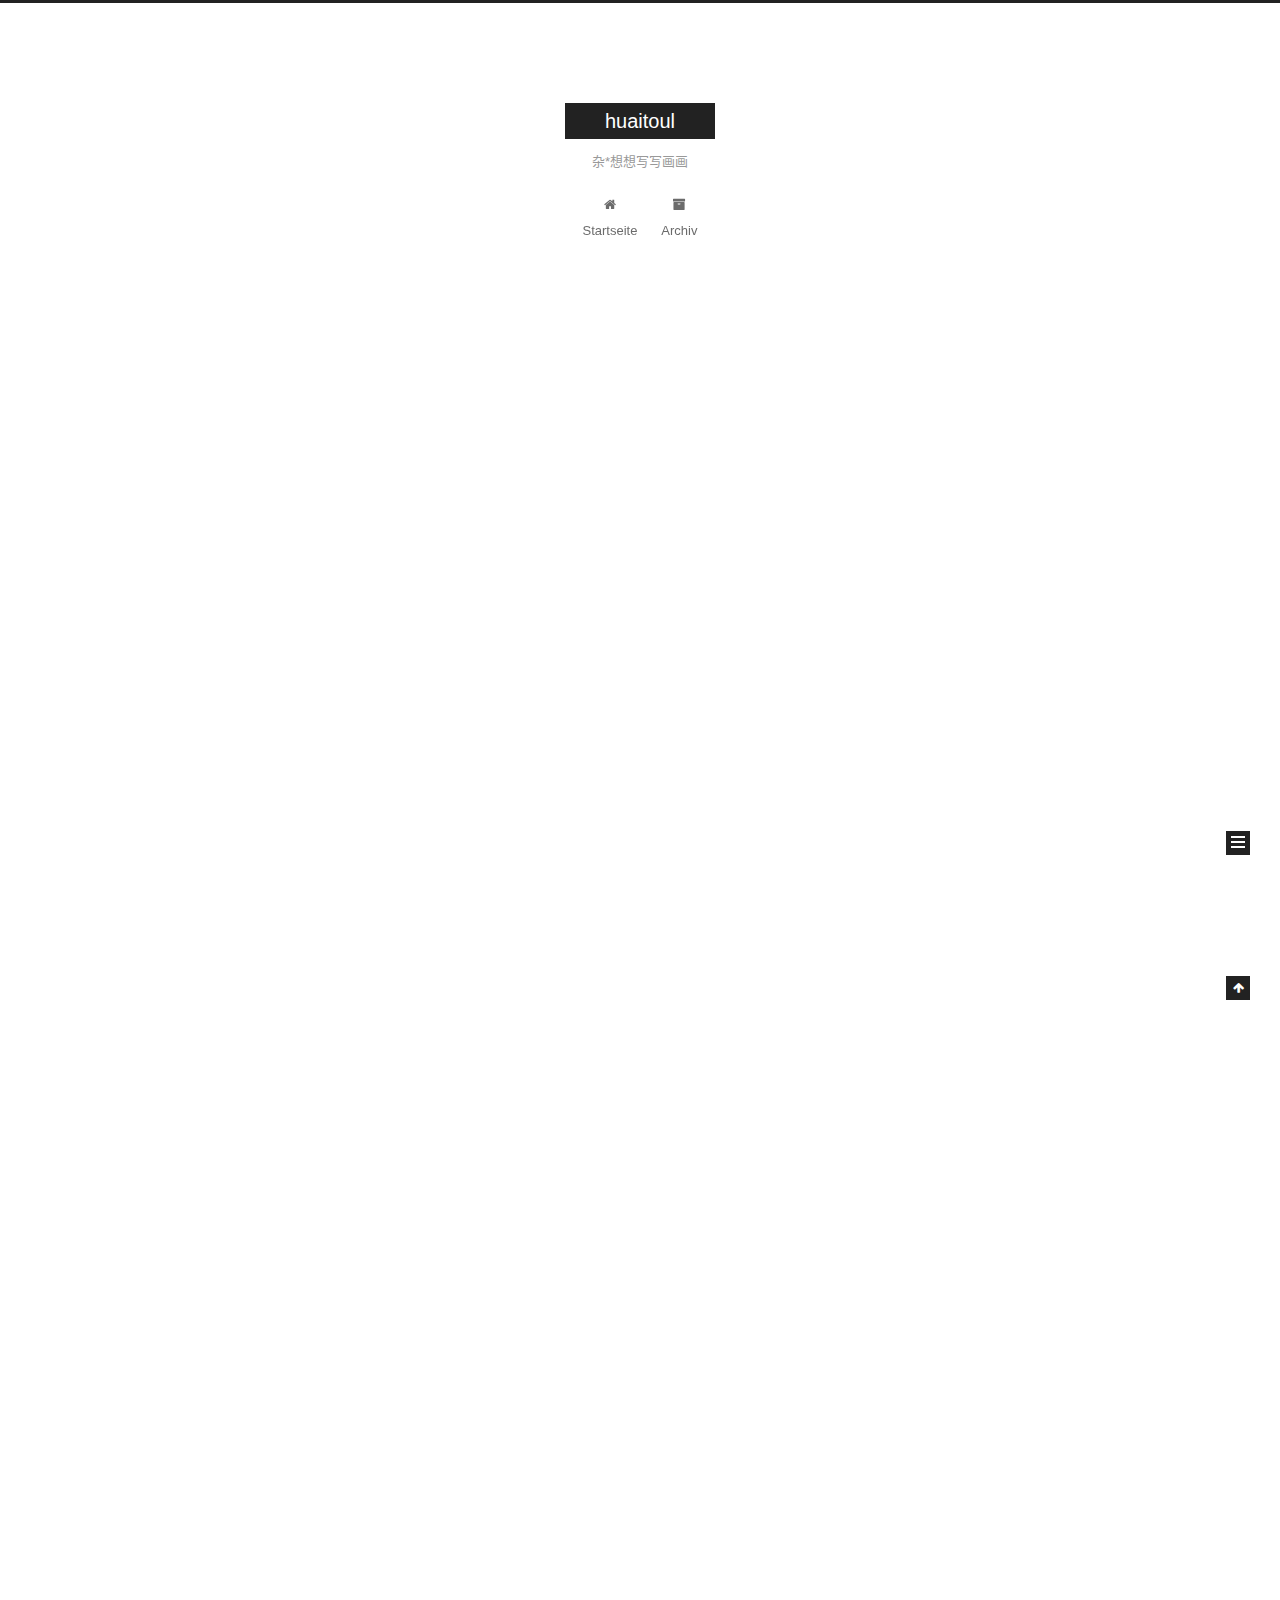
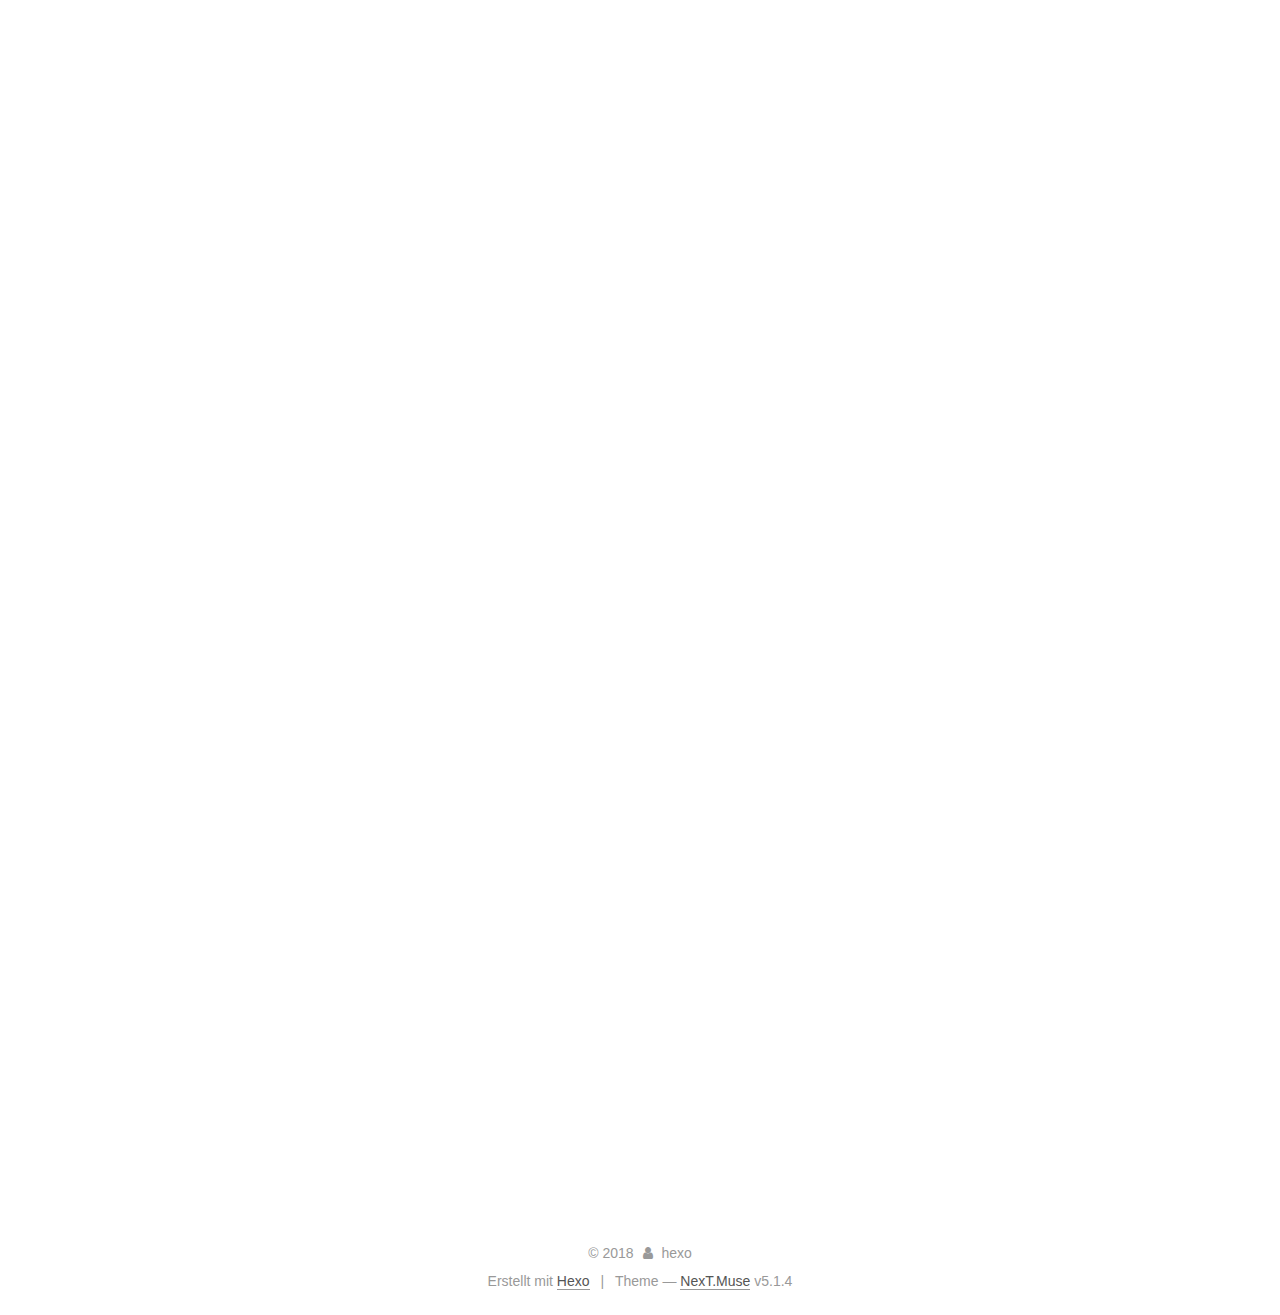
==== commit 4b27776f: "Site updated: 2018-02-28 14:26:51" ====
--- a/index.html
+++ b/index.html
@@ -1,173 +1,551 @@
 <!DOCTYPE html>
-<html>
+
+
+
+  
+
+
+<html class="theme-next muse use-motion" lang="zh-CN">
 <head>
-  <meta charset="utf-8">
-  
-
-  
-  <title>标题</title>
-  <meta name="viewport" content="width=device-width, initial-scale=1, maximum-scale=1">
-  <meta name="description" content="站点描述">
+  <meta charset="UTF-8"/>
+<meta http-equiv="X-UA-Compatible" content="IE=edge" />
+<meta name="viewport" content="width=device-width, initial-scale=1, maximum-scale=1"/>
+<meta name="theme-color" content="#222">
+
+
+
+
+
+
+
+
+
+<meta http-equiv="Cache-Control" content="no-transform" />
+<meta http-equiv="Cache-Control" content="no-siteapp" />
+
+
+
+
+
+
+
+
+
+
+
+
+
+
+
+
+  
+  
+  <link href="/lib/fancybox/source/jquery.fancybox.css?v=2.1.5" rel="stylesheet" type="text/css" />
+
+
+
+
+
+
+
+<link href="/lib/font-awesome/css/font-awesome.min.css?v=4.6.2" rel="stylesheet" type="text/css" />
+
+<link href="/css/main.css?v=5.1.4" rel="stylesheet" type="text/css" />
+
+
+  <link rel="apple-touch-icon" sizes="180x180" href="/images/apple-touch-icon-next.png?v=5.1.4">
+
+
+  <link rel="icon" type="image/png" sizes="32x32" href="/images/favicon-32x32-next.png?v=5.1.4">
+
+
+  <link rel="icon" type="image/png" sizes="16x16" href="/images/favicon-16x16-next.png?v=5.1.4">
+
+
+  <link rel="mask-icon" href="/images/logo.svg?v=5.1.4" color="#222">
+
+
+
+
+
+  <meta name="keywords" content="Hexo, NexT" />
+
+
+
+
+
+
+
+
+
+
+<meta name="description" content="站点描述">
 <meta property="og:type" content="website">
-<meta property="og:title" content="标题">
+<meta property="og:title" content="huaitoul">
 <meta property="og:url" content="http://yoursite.com/index.html">
-<meta property="og:site_name" content="标题">
+<meta property="og:site_name" content="huaitoul">
 <meta property="og:description" content="站点描述">
 <meta property="og:locale" content="zh-CN">
 <meta name="twitter:card" content="summary">
-<meta name="twitter:title" content="标题">
+<meta name="twitter:title" content="huaitoul">
 <meta name="twitter:description" content="站点描述">
-  
-    <link rel="alternate" href="/atom.xml" title="标题" type="application/atom+xml">
-  
-  
-    <link rel="icon" href="/favicon.png">
-  
-  
-    <link href="//fonts.googleapis.com/css?family=Source+Code+Pro" rel="stylesheet" type="text/css">
-  
-  <link rel="stylesheet" href="/css/style.css">
+
+
+
+<script type="text/javascript" id="hexo.configurations">
+  var NexT = window.NexT || {};
+  var CONFIG = {
+    root: '/',
+    scheme: 'Muse',
+    version: '5.1.4',
+    sidebar: {"position":"left","display":"post","offset":12,"b2t":false,"scrollpercent":false,"onmobile":false},
+    fancybox: true,
+    tabs: true,
+    motion: {"enable":true,"async":false,"transition":{"post_block":"fadeIn","post_header":"slideDownIn","post_body":"slideDownIn","coll_header":"slideLeftIn","sidebar":"slideUpIn"}},
+    duoshuo: {
+      userId: '0',
+      author: 'Author'
+    },
+    algolia: {
+      applicationID: '',
+      apiKey: '',
+      indexName: '',
+      hits: {"per_page":10},
+      labels: {"input_placeholder":"Search for Posts","hits_empty":"We didn't find any results for the search: ${query}","hits_stats":"${hits} results found in ${time} ms"}
+    }
+  };
+</script>
+
+
+
+  <link rel="canonical" href="http://yoursite.com/"/>
+
+
+
+
+
+  <title>huaitoul</title>
+  
+
+
+
+
+
+
+
+
 </head>
 
-<body>
-  <div id="container">
-    <div id="wrap">
-      <header id="header">
-  <div id="banner"></div>
-  <div id="header-outer" class="outer">
-    <div id="header-title" class="inner">
-      <h1 id="logo-wrap">
-        <a href="/" id="logo">标题</a>
-      </h1>
-      
-        <h2 id="subtitle-wrap">
-          <a href="/" id="subtitle">副标题</a>
-        </h2>
-      
+<body itemscope itemtype="http://schema.org/WebPage" lang="zh-CN">
+
+  
+  
+    
+  
+
+  <div class="container sidebar-position-left 
+  page-home">
+    <div class="headband"></div>
+
+    <header id="header" class="header" itemscope itemtype="http://schema.org/WPHeader">
+      <div class="header-inner"><div class="site-brand-wrapper">
+  <div class="site-meta ">
+    
+
+    <div class="custom-logo-site-title">
+      <a href="/"  class="brand" rel="start">
+        <span class="logo-line-before"><i></i></span>
+        <span class="site-title">huaitoul</span>
+        <span class="logo-line-after"><i></i></span>
+      </a>
     </div>
-    <div id="header-inner" class="inner">
-      <nav id="main-nav">
-        <a id="main-nav-toggle" class="nav-icon"></a>
-        
-          <a class="main-nav-link" href="/">Home</a>
-        
-          <a class="main-nav-link" href="/archives">Archives</a>
-        
-      </nav>
-      <nav id="sub-nav">
-        
-          <a id="nav-rss-link" class="nav-icon" href="/atom.xml" title="RSS Feed"></a>
-        
-        <a id="nav-search-btn" class="nav-icon" title="搜索"></a>
-      </nav>
-      <div id="search-form-wrap">
-        <form action="//google.com/search" method="get" accept-charset="UTF-8" class="search-form"><input type="search" name="q" class="search-form-input" placeholder="Search"><button type="submit" class="search-form-submit">&#xF002;</button><input type="hidden" name="sitesearch" value="http://yoursite.com"></form>
-      </div>
-    </div>
+      
+        <p class="site-subtitle">杂*想想写写画画</p>
+      
   </div>
-</header>
-      <div class="outer">
-        <section id="main">
-  
-    <article id="post-第一个" class="article article-type-post" itemscope itemprop="blogPost">
-  <div class="article-meta">
-    <a href="/2018/02/27/第一个/" class="article-date">
-  <time datetime="2018-02-27T11:30:52.000Z" itemprop="datePublished">2018-02-27</time>
-</a>
-    
+
+  <div class="site-nav-toggle">
+    <button>
+      <span class="btn-bar"></span>
+      <span class="btn-bar"></span>
+      <span class="btn-bar"></span>
+    </button>
   </div>
-  <div class="article-inner">
-    
-    
-      <header class="article-header">
-        
-  
-    <h1 itemprop="name">
-      <a class="article-title" href="/2018/02/27/第一个/">hexo+github踩过的坑实录</a>
-    </h1>
-  
-
+</div>
+
+<nav class="site-nav">
+  
+
+  
+    <ul id="menu" class="menu">
+      
+        
+        <li class="menu-item menu-item-home">
+          <a href="/" rel="section">
+            
+              <i class="menu-item-icon fa fa-fw fa-home"></i> <br />
+            
+            Startseite
+          </a>
+        </li>
+      
+        
+        <li class="menu-item menu-item-archives">
+          <a href="/archives/" rel="section">
+            
+              <i class="menu-item-icon fa fa-fw fa-archive"></i> <br />
+            
+            Archiv
+          </a>
+        </li>
+      
+
+      
+    </ul>
+  
+
+  
+</nav>
+
+
+
+ </div>
+    </header>
+
+    <main id="main" class="main">
+      <div class="main-inner">
+        <div class="content-wrap">
+          <div id="content" class="content">
+            
+  <section id="posts" class="posts-expand">
+    
+      
+
+  
+
+  
+  
+  
+
+  <article class="post post-type-normal" itemscope itemtype="http://schema.org/Article">
+  
+  
+  
+  <div class="post-block">
+    <link itemprop="mainEntityOfPage" href="http://yoursite.com/2018/02/27/第一个/">
+
+    <span hidden itemprop="author" itemscope itemtype="http://schema.org/Person">
+      <meta itemprop="name" content="hexo">
+      <meta itemprop="description" content="">
+      <meta itemprop="image" content="/images/avatar.gif">
+    </span>
+
+    <span hidden itemprop="publisher" itemscope itemtype="http://schema.org/Organization">
+      <meta itemprop="name" content="huaitoul">
+    </span>
+
+    
+      <header class="post-header">
+
+        
+        
+          <h1 class="post-title" itemprop="name headline">
+                
+                <a class="post-title-link" href="/2018/02/27/第一个/" itemprop="url">hexo+github踩过的坑实录</a></h1>
+        
+
+        <div class="post-meta">
+          <span class="post-time">
+            
+              <span class="post-meta-item-icon">
+                <i class="fa fa-calendar-o"></i>
+              </span>
+              
+                <span class="post-meta-item-text">Veröffentlicht am</span>
+              
+              <time title="Post created" itemprop="dateCreated datePublished" datetime="2018-02-27T19:30:52+08:00">
+                2018-02-27
+              </time>
+            
+
+            
+
+            
+          </span>
+
+          
+
+          
+            
+          
+
+          
+          
+
+          
+
+          
+
+          
+
+        </div>
       </header>
     
-    <div class="article-entry" itemprop="articleBody">
-      
-        <p>流程和坑<br>第一步，先准备安装环境<br>1，    安装git，<br>    用于安装hexo，并部署到github</p>
+
+    
+    
+    
+    <div class="post-body" itemprop="articleBody">
+
+      
+      
+
+      
+        
+          
+            <p>流程和坑<br>第一步，先准备安装环境<br>1，    安装git，<br>    用于安装hexo，并部署到github</p>
 <p>2，    安装Node.js</p>
 <p>3，    下载并安装hexo<br>    右击，进入git bash here，输入npm install -g hexo，等待下载并安装完成</p>
 <p>4，github仓库和page创建<br>    注册账号，创建仓库，仓库命名：<br>    创建gitpage<br>    先前往github注册账号，创建仓库注意命名规则：<br>    第二步，在本地生成代码<br>1， 初始化<br>    新建文件夹hexo，用于存放代码；<br>    在文件夹空白处，右击打开git，输入$ hexo init；<br>    这时候在hexo中已经看到已经生成了代码。<br>2， 安装依赖包<br>    npm install，具体什么是依赖包，不知道。<br>3，本地部署<br>    hexo generate，用于生成文章页代码；<br>    hexo server，用于部署到本地；<br>4，本地测试<br>    默认端口4000，访问即可 <a href="http://localhost:4000/；" target="_blank" rel="noopener">http://localhost:4000/；</a><br>    然而福晰阅读器会占用这个端口，需要修改默认端口。<br>5，修改端口<br>    hexo中找到_config.yml，打开，添加<br>    server:<br>    port: 5000<br>    compress: true<br>    header: true<br>    保存；<br>    hexo s，就可以访问下面的地址；<br>    <a href="http://localhost:5000/" target="_blank" rel="noopener">http://localhost:5000/</a><br>第三步，将本地hexo部署到github</p>
 
+          
+        
       
     </div>
-    <footer class="article-footer">
-      <a data-url="http://yoursite.com/2018/02/27/第一个/" data-id="cje5ni55q0002bogl91nw6iv0" class="article-share-link">Share</a>
-      
+    
+    
+    
+
+    
+
+    
+
+    
+
+    <footer class="post-footer">
+      
+
+      
+
+      
+
+      
+      
+        <div class="post-eof"></div>
       
     </footer>
   </div>
   
-</article>
-
-
-  
-    <article id="post-文章标题" class="article article-type-post" itemscope itemprop="blogPost">
-  <div class="article-meta">
-    <a href="/2018/02/27/文章标题/" class="article-date">
-  <time datetime="2018-02-27T11:16:08.000Z" itemprop="datePublished">2018-02-27</time>
-</a>
-    
-  </div>
-  <div class="article-inner">
-    
-    
-      <header class="article-header">
-        
-  
-    <h1 itemprop="name">
-      <a class="article-title" href="/2018/02/27/文章标题/">文章标题</a>
-    </h1>
-  
-
+  
+  
+  </article>
+
+
+    
+      
+
+  
+
+  
+  
+  
+
+  <article class="post post-type-normal" itemscope itemtype="http://schema.org/Article">
+  
+  
+  
+  <div class="post-block">
+    <link itemprop="mainEntityOfPage" href="http://yoursite.com/2018/02/27/文章标题/">
+
+    <span hidden itemprop="author" itemscope itemtype="http://schema.org/Person">
+      <meta itemprop="name" content="hexo">
+      <meta itemprop="description" content="">
+      <meta itemprop="image" content="/images/avatar.gif">
+    </span>
+
+    <span hidden itemprop="publisher" itemscope itemtype="http://schema.org/Organization">
+      <meta itemprop="name" content="huaitoul">
+    </span>
+
+    
+      <header class="post-header">
+
+        
+        
+          <h1 class="post-title" itemprop="name headline">
+                
+                <a class="post-title-link" href="/2018/02/27/文章标题/" itemprop="url">文章标题</a></h1>
+        
+
+        <div class="post-meta">
+          <span class="post-time">
+            
+              <span class="post-meta-item-icon">
+                <i class="fa fa-calendar-o"></i>
+              </span>
+              
+                <span class="post-meta-item-text">Veröffentlicht am</span>
+              
+              <time title="Post created" itemprop="dateCreated datePublished" datetime="2018-02-27T19:16:08+08:00">
+                2018-02-27
+              </time>
+            
+
+            
+
+            
+          </span>
+
+          
+
+          
+            
+          
+
+          
+          
+
+          
+
+          
+
+          
+
+        </div>
       </header>
     
-    <div class="article-entry" itemprop="articleBody">
-      
+
+    
+    
+    
+    <div class="post-body" itemprop="articleBody">
+
+      
+      
+
+      
+        
+          
+            
+          
         
       
     </div>
-    <footer class="article-footer">
-      <a data-url="http://yoursite.com/2018/02/27/文章标题/" data-id="cje5ni55i0000boglevuuk2oa" class="article-share-link">Share</a>
-      
+    
+    
+    
+
+    
+
+    
+
+    
+
+    <footer class="post-footer">
+      
+
+      
+
+      
+
+      
+      
+        <div class="post-eof"></div>
       
     </footer>
   </div>
   
-</article>
-
-
-  
-    <article id="post-hello-world" class="article article-type-post" itemscope itemprop="blogPost">
-  <div class="article-meta">
-    <a href="/2018/02/27/hello-world/" class="article-date">
-  <time datetime="2018-02-27T10:30:33.659Z" itemprop="datePublished">2018-02-27</time>
-</a>
-    
-  </div>
-  <div class="article-inner">
-    
-    
-      <header class="article-header">
-        
-  
-    <h1 itemprop="name">
-      <a class="article-title" href="/2018/02/27/hello-world/">Hello World</a>
-    </h1>
-  
-
+  
+  
+  </article>
+
+
+    
+      
+
+  
+
+  
+  
+  
+
+  <article class="post post-type-normal" itemscope itemtype="http://schema.org/Article">
+  
+  
+  
+  <div class="post-block">
+    <link itemprop="mainEntityOfPage" href="http://yoursite.com/2018/02/27/hello-world/">
+
+    <span hidden itemprop="author" itemscope itemtype="http://schema.org/Person">
+      <meta itemprop="name" content="hexo">
+      <meta itemprop="description" content="">
+      <meta itemprop="image" content="/images/avatar.gif">
+    </span>
+
+    <span hidden itemprop="publisher" itemscope itemtype="http://schema.org/Organization">
+      <meta itemprop="name" content="huaitoul">
+    </span>
+
+    
+      <header class="post-header">
+
+        
+        
+          <h1 class="post-title" itemprop="name headline">
+                
+                <a class="post-title-link" href="/2018/02/27/hello-world/" itemprop="url">Hello World</a></h1>
+        
+
+        <div class="post-meta">
+          <span class="post-time">
+            
+              <span class="post-meta-item-icon">
+                <i class="fa fa-calendar-o"></i>
+              </span>
+              
+                <span class="post-meta-item-text">Veröffentlicht am</span>
+              
+              <time title="Post created" itemprop="dateCreated datePublished" datetime="2018-02-27T18:30:33+08:00">
+                2018-02-27
+              </time>
+            
+
+            
+
+            
+          </span>
+
+          
+
+          
+            
+          
+
+          
+          
+
+          
+
+          
+
+          
+
+        </div>
       </header>
     
-    <div class="article-entry" itemprop="articleBody">
-      
-        <p>Welcome to <a href="https://hexo.io/" target="_blank" rel="noopener">Hexo</a>! This is your very first post. Check <a href="https://hexo.io/docs/" target="_blank" rel="noopener">documentation</a> for more info. If you get any problems when using Hexo, you can find the answer in <a href="https://hexo.io/docs/troubleshooting.html" target="_blank" rel="noopener">troubleshooting</a> or you can ask me on <a href="https://github.com/hexojs/hexo/issues" target="_blank" rel="noopener">GitHub</a>.</p>
+
+    
+    
+    
+    <div class="post-body" itemprop="articleBody">
+
+      
+      
+
+      
+        
+          
+            <p>Welcome to <a href="https://hexo.io/" target="_blank" rel="noopener">Hexo</a>! This is your very first post. Check <a href="https://hexo.io/docs/" target="_blank" rel="noopener">documentation</a> for more info. If you get any problems when using Hexo, you can find the answer in <a href="https://hexo.io/docs/troubleshooting.html" target="_blank" rel="noopener">troubleshooting</a> or you can ask me on <a href="https://github.com/hexojs/hexo/issues" target="_blank" rel="noopener">GitHub</a>.</p>
 <h2 id="Quick-Start"><a href="#Quick-Start" class="headerlink" title="Quick Start"></a>Quick Start</h2><h3 id="Create-a-new-post"><a href="#Create-a-new-post" class="headerlink" title="Create a new post"></a>Create a new post</h3><figure class="highlight bash"><table><tr><td class="gutter"><pre><span class="line">1</span><br></pre></td><td class="code"><pre><span class="line">$ hexo new <span class="string">"My New Post"</span></span><br></pre></td></tr></table></figure>
 <p>More info: <a href="https://hexo.io/docs/writing.html" target="_blank" rel="noopener">Writing</a></p>
 <h3 id="Run-server"><a href="#Run-server" class="headerlink" title="Run server"></a>Run server</h3><figure class="highlight bash"><table><tr><td class="gutter"><pre><span class="line">1</span><br></pre></td><td class="code"><pre><span class="line">$ hexo server</span><br></pre></td></tr></table></figure>
@@ -177,99 +555,307 @@
 <h3 id="Deploy-to-remote-sites"><a href="#Deploy-to-remote-sites" class="headerlink" title="Deploy to remote sites"></a>Deploy to remote sites</h3><figure class="highlight bash"><table><tr><td class="gutter"><pre><span class="line">1</span><br></pre></td><td class="code"><pre><span class="line">$ hexo deploy</span><br></pre></td></tr></table></figure>
 <p>More info: <a href="https://hexo.io/docs/deployment.html" target="_blank" rel="noopener">Deployment</a></p>
 
+          
+        
       
     </div>
-    <footer class="article-footer">
-      <a data-url="http://yoursite.com/2018/02/27/hello-world/" data-id="cje5ni55n0001boglv5cc2rcj" class="article-share-link">Share</a>
-      
+    
+    
+    
+
+    
+
+    
+
+    
+
+    <footer class="post-footer">
+      
+
+      
+
+      
+
+      
+      
+        <div class="post-eof"></div>
       
     </footer>
   </div>
   
-</article>
-
-
-  
-
-
-</section>
-        
-          <aside id="sidebar">
-  
-    
-
-  
-    
-
-  
-    
-  
-    
-  <div class="widget-wrap">
-    <h3 class="widget-title">归档</h3>
-    <div class="widget">
-      <ul class="archive-list"><li class="archive-list-item"><a class="archive-list-link" href="/archives/2018/02/">二月 2018</a></li></ul>
+  
+  
+  </article>
+
+
+    
+  </section>
+
+  
+
+
+          </div>
+          
+
+
+          
+
+        </div>
+        
+          
+  
+  <div class="sidebar-toggle">
+    <div class="sidebar-toggle-line-wrap">
+      <span class="sidebar-toggle-line sidebar-toggle-line-first"></span>
+      <span class="sidebar-toggle-line sidebar-toggle-line-middle"></span>
+      <span class="sidebar-toggle-line sidebar-toggle-line-last"></span>
     </div>
   </div>
 
-
-  
-    
-  <div class="widget-wrap">
-    <h3 class="widget-title">最新文章</h3>
-    <div class="widget">
-      <ul>
-        
-          <li>
-            <a href="/2018/02/27/第一个/">hexo+github踩过的坑实录</a>
-          </li>
-        
-          <li>
-            <a href="/2018/02/27/文章标题/">文章标题</a>
-          </li>
-        
-          <li>
-            <a href="/2018/02/27/hello-world/">Hello World</a>
-          </li>
-        
-      </ul>
+  <aside id="sidebar" class="sidebar">
+    
+    <div class="sidebar-inner">
+
+      
+
+      
+
+      <section class="site-overview-wrap sidebar-panel sidebar-panel-active">
+        <div class="site-overview">
+          <div class="site-author motion-element" itemprop="author" itemscope itemtype="http://schema.org/Person">
+            
+              <p class="site-author-name" itemprop="name">hexo</p>
+              <p class="site-description motion-element" itemprop="description">站点描述</p>
+          </div>
+
+          <nav class="site-state motion-element">
+
+            
+              <div class="site-state-item site-state-posts">
+              
+                <a href="/archives/">
+              
+                  <span class="site-state-item-count">3</span>
+                  <span class="site-state-item-name">Artikel</span>
+                </a>
+              </div>
+            
+
+            
+
+            
+
+          </nav>
+
+          
+
+          
+
+          
+          
+
+          
+          
+
+          
+
+        </div>
+      </section>
+
+      
+
+      
+
     </div>
+  </aside>
+
+
+        
+      </div>
+    </main>
+
+    <footer id="footer" class="footer">
+      <div class="footer-inner">
+        <div class="copyright">&copy; <span itemprop="copyrightYear">2018</span>
+  <span class="with-love">
+    <i class="fa fa-user"></i>
+  </span>
+  <span class="author" itemprop="copyrightHolder">hexo</span>
+
+  
+</div>
+
+
+  <div class="powered-by">Erstellt mit  <a class="theme-link" target="_blank" href="https://hexo.io">Hexo</a></div>
+
+
+
+  <span class="post-meta-divider">|</span>
+
+
+
+  <div class="theme-info">Theme &mdash; <a class="theme-link" target="_blank" href="https://github.com/iissnan/hexo-theme-next">NexT.Muse</a> v5.1.4</div>
+
+
+
+
+        
+
+
+
+
+
+
+
+        
+      </div>
+    </footer>
+
+    
+      <div class="back-to-top">
+        <i class="fa fa-arrow-up"></i>
+        
+      </div>
+    
+
+    
+
   </div>
 
   
-</aside>
-        
-      </div>
-      <footer id="footer">
-  
-  <div class="outer">
-    <div id="footer-info" class="inner">
-      &copy; 2018 hexo<br>
-      Powered by <a href="http://hexo.io/" target="_blank">Hexo</a>
-    </div>
-  </div>
-</footer>
-    </div>
-    <nav id="mobile-nav">
-  
-    <a href="/" class="mobile-nav-link">Home</a>
-  
-    <a href="/archives" class="mobile-nav-link">Archives</a>
-  
-</nav>
-    
-
-<script src="//ajax.googleapis.com/ajax/libs/jquery/2.0.3/jquery.min.js"></script>
-
-
-  <link rel="stylesheet" href="/fancybox/jquery.fancybox.css">
-  <script src="/fancybox/jquery.fancybox.pack.js"></script>
-
-
-<script src="/js/script.js"></script>
-
-
-
-  </div>
+
+<script type="text/javascript">
+  if (Object.prototype.toString.call(window.Promise) !== '[object Function]') {
+    window.Promise = null;
+  }
+</script>
+
+
+
+
+
+
+
+
+
+  
+
+
+
+
+
+
+
+
+
+
+
+
+  
+  
+    <script type="text/javascript" src="/lib/jquery/index.js?v=2.1.3"></script>
+  
+
+  
+  
+    <script type="text/javascript" src="/lib/fastclick/lib/fastclick.min.js?v=1.0.6"></script>
+  
+
+  
+  
+    <script type="text/javascript" src="/lib/jquery_lazyload/jquery.lazyload.js?v=1.9.7"></script>
+  
+
+  
+  
+    <script type="text/javascript" src="/lib/velocity/velocity.min.js?v=1.2.1"></script>
+  
+
+  
+  
+    <script type="text/javascript" src="/lib/velocity/velocity.ui.min.js?v=1.2.1"></script>
+  
+
+  
+  
+    <script type="text/javascript" src="/lib/fancybox/source/jquery.fancybox.pack.js?v=2.1.5"></script>
+  
+
+
+  
+
+
+  <script type="text/javascript" src="/js/src/utils.js?v=5.1.4"></script>
+
+  <script type="text/javascript" src="/js/src/motion.js?v=5.1.4"></script>
+
+
+
+  
+  
+
+  
+
+  
+
+
+  <script type="text/javascript" src="/js/src/bootstrap.js?v=5.1.4"></script>
+
+
+
+  
+
+
+  
+
+
+
+
+	
+
+
+
+
+
+  
+
+
+
+
+
+  
+
+
+
+
+
+
+
+
+
+
+
+
+  
+
+
+
+
+
+  
+
+  
+
+  
+
+  
+  
+
+  
+
+  
+
+  
+
 </body>
-</html>+</html>
--- a/css/main.css
+++ b/css/main.css
@@ -0,0 +1,2662 @@
+/* normalize.css v3.0.2 | MIT License | git.io/normalize */
+html {
+  font-family: sans-serif; /* 1 */
+  -ms-text-size-adjust: 100%; /* 2 */
+  -webkit-text-size-adjust: 100%; /* 2 */
+}
+body {
+  margin: 0;
+}
+article,
+aside,
+details,
+figcaption,
+figure,
+footer,
+header,
+hgroup,
+main,
+menu,
+nav,
+section,
+summary {
+  display: block;
+}
+audio,
+canvas,
+progress,
+video {
+  display: inline-block; /* 1 */
+  vertical-align: baseline; /* 2 */
+}
+audio:not([controls]) {
+  display: none;
+  height: 0;
+}
+[hidden],
+template {
+  display: none;
+}
+a {
+  background-color: transparent;
+}
+a:active,
+a:hover {
+  outline: 0;
+}
+abbr[title] {
+  border-bottom: 1px dotted;
+}
+b,
+strong {
+  font-weight: bold;
+}
+dfn {
+  font-style: italic;
+}
+h1 {
+  font-size: 2em;
+  margin: 0.67em 0;
+}
+mark {
+  background: #ff0;
+  color: #000;
+}
+small {
+  font-size: 80%;
+}
+sub,
+sup {
+  font-size: 75%;
+  line-height: 0;
+  position: relative;
+  vertical-align: baseline;
+}
+sup {
+  top: -0.5em;
+}
+sub {
+  bottom: -0.25em;
+}
+img {
+  border: 0;
+}
+svg:not(:root) {
+  overflow: hidden;
+}
+figure {
+  margin: 1em 40px;
+}
+hr {
+  -moz-box-sizing: content-box;
+  box-sizing: content-box;
+  height: 0;
+}
+pre {
+  overflow: auto;
+}
+code,
+kbd,
+pre,
+samp {
+  font-family: monospace, monospace;
+  font-size: 1em;
+}
+button,
+input,
+optgroup,
+select,
+textarea {
+  color: inherit; /* 1 */
+  font: inherit; /* 2 */
+  margin: 0; /* 3 */
+}
+button {
+  overflow: visible;
+}
+button,
+select {
+  text-transform: none;
+}
+button,
+html input[type="button"],
+input[type="reset"],
+input[type="submit"] {
+  -webkit-appearance: button; /* 2 */
+  cursor: pointer; /* 3 */
+}
+button[disabled],
+html input[disabled] {
+  cursor: default;
+}
+button::-moz-focus-inner,
+input::-moz-focus-inner {
+  border: 0;
+  padding: 0;
+}
+input {
+  line-height: normal;
+}
+input[type="checkbox"],
+input[type="radio"] {
+  box-sizing: border-box; /* 1 */
+  padding: 0; /* 2 */
+}
+input[type="number"]::-webkit-inner-spin-button,
+input[type="number"]::-webkit-outer-spin-button {
+  height: auto;
+}
+input[type="search"] {
+  -webkit-appearance: textfield; /* 1 */
+  -moz-box-sizing: content-box;
+  -webkit-box-sizing: content-box; /* 2 */
+  box-sizing: content-box;
+}
+input[type="search"]::-webkit-search-cancel-button,
+input[type="search"]::-webkit-search-decoration {
+  -webkit-appearance: none;
+}
+fieldset {
+  border: 1px solid #c0c0c0;
+  margin: 0 2px;
+  padding: 0.35em 0.625em 0.75em;
+}
+legend {
+  border: 0; /* 1 */
+  padding: 0; /* 2 */
+}
+textarea {
+  overflow: auto;
+}
+optgroup {
+  font-weight: bold;
+}
+table {
+  border-collapse: collapse;
+  border-spacing: 0;
+}
+td,
+th {
+  padding: 0;
+}
+::selection {
+  background: #262a30;
+  color: #fff;
+}
+body {
+  position: relative;
+  font-family: 'Lato', "PingFang SC", "Microsoft YaHei", sans-serif;
+  font-size: 14px;
+  line-height: 2;
+  color: #555;
+  background: #fff;
+}
+@media (max-width: 767px) {
+  body {
+    padding-right: 0 !important;
+  }
+}
+@media (min-width: 768px) and (max-width: 991px) {
+  body {
+    padding-right: 0 !important;
+  }
+}
+@media (min-width: 1600px) {
+  body {
+    font-size: 16px;
+  }
+}
+h1,
+h2,
+h3,
+h4,
+h5,
+h6 {
+  margin: 0;
+  padding: 0;
+  font-weight: bold;
+  line-height: 1.5;
+  font-family: 'Lato', "PingFang SC", "Microsoft YaHei", sans-serif;
+}
+h2,
+h3,
+h4,
+h5,
+h6 {
+  margin: 20px 0 15px;
+}
+h1 {
+  font-size: 22px;
+}
+@media (max-width: 767px) {
+  h1 {
+    font-size: 18px;
+  }
+}
+h2 {
+  font-size: 20px;
+}
+@media (max-width: 767px) {
+  h2 {
+    font-size: 16px;
+  }
+}
+h3 {
+  font-size: 18px;
+}
+@media (max-width: 767px) {
+  h3 {
+    font-size: 14px;
+  }
+}
+h4 {
+  font-size: 16px;
+}
+@media (max-width: 767px) {
+  h4 {
+    font-size: 12px;
+  }
+}
+h5 {
+  font-size: 14px;
+}
+@media (max-width: 767px) {
+  h5 {
+    font-size: 10px;
+  }
+}
+h6 {
+  font-size: 12px;
+}
+@media (max-width: 767px) {
+  h6 {
+    font-size: 8px;
+  }
+}
+p {
+  margin: 0 0 20px 0;
+}
+a {
+  color: #555;
+  text-decoration: none;
+  outline: none;
+  border-bottom: 1px solid #999;
+  word-wrap: break-word;
+}
+a:hover {
+  color: #222;
+  border-bottom-color: #222;
+}
+blockquote {
+  margin: 0;
+  padding: 0;
+}
+img {
+  display: block;
+  margin: auto;
+  max-width: 100%;
+  height: auto;
+}
+hr {
+  margin: 40px 0;
+  height: 3px;
+  border: none;
+  background-color: #ddd;
+  background-image: repeating-linear-gradient(-45deg, #fff, #fff 4px, transparent 4px, transparent 8px);
+}
+blockquote {
+  padding: 0 15px;
+  color: #666;
+  border-left: 4px solid #ddd;
+}
+blockquote cite::before {
+  content: "-";
+  padding: 0 5px;
+}
+dt {
+  font-weight: 700;
+}
+dd {
+  margin: 0;
+  padding: 0;
+}
+kbd {
+  border: 1px solid #ccc;
+  border-radius: 0.2em;
+  box-shadow: 0.1em 0.1em 0.2em rgba(0,0,0,0.1);
+  background-color: #f9f9f9;
+  font-family: inherit;
+  background-image: -webkit-linear-gradient(top, #eee, #fff, #eee);
+  padding: 0.1em 0.3em;
+  white-space: nowrap;
+}
+.text-left {
+  text-align: left;
+}
+.text-center {
+  text-align: center;
+}
+.text-right {
+  text-align: right;
+}
+.text-justify {
+  text-align: justify;
+}
+.text-nowrap {
+  white-space: nowrap;
+}
+.text-lowercase {
+  text-transform: lowercase;
+}
+.text-uppercase {
+  text-transform: uppercase;
+}
+.text-capitalize {
+  text-transform: capitalize;
+}
+.center-block {
+  display: block;
+  margin-left: auto;
+  margin-right: auto;
+}
+.clearfix:before,
+.clearfix:after {
+  content: " ";
+  display: table;
+}
+.clearfix:after {
+  clear: both;
+}
+.pullquote {
+  width: 45%;
+}
+.pullquote.left {
+  float: left;
+  margin-left: 5px;
+  margin-right: 10px;
+}
+.pullquote.right {
+  float: right;
+  margin-left: 10px;
+  margin-right: 5px;
+}
+.affix.affix.affix {
+  position: fixed;
+}
+.translation {
+  margin-top: -20px;
+  font-size: 14px;
+  color: #999;
+}
+.scrollbar-measure {
+  width: 100px;
+  height: 100px;
+  overflow: scroll;
+  position: absolute;
+  top: -9999px;
+}
+.use-motion .motion-element {
+  opacity: 0;
+}
+table {
+  margin: 20px 0;
+  width: 100%;
+  border-collapse: collapse;
+  border-spacing: 0;
+  border: 1px solid #ddd;
+  font-size: 14px;
+  table-layout: fixed;
+  word-wrap: break-all;
+}
+table>tbody>tr:nth-of-type(odd) {
+  background-color: #f9f9f9;
+}
+table>tbody>tr:hover {
+  background-color: #f5f5f5;
+}
+caption,
+th,
+td {
+  padding: 8px;
+  text-align: left;
+  vertical-align: middle;
+  font-weight: normal;
+}
+th,
+td {
+  border-bottom: 3px solid #ddd;
+  border-right: 1px solid #eee;
+}
+th {
+  padding-bottom: 10px;
+  font-weight: 700;
+}
+td {
+  border-bottom-width: 1px;
+}
+html,
+body {
+  height: 100%;
+}
+.container {
+  position: relative;
+  min-height: 100%;
+}
+.header-inner {
+  margin: 0 auto;
+  padding: 100px 0 70px;
+  width: 700px;
+}
+@media (min-width: 1600px) {
+  .container .header-inner {
+    width: 900px;
+  }
+}
+.main {
+  padding-bottom: 150px;
+}
+.main-inner {
+  margin: 0 auto;
+  width: 700px;
+}
+@media (min-width: 1600px) {
+  .container .main-inner {
+    width: 900px;
+  }
+}
+.footer {
+  position: absolute;
+  left: 0;
+  bottom: 0;
+  width: 100%;
+  min-height: 50px;
+}
+.footer-inner {
+  box-sizing: border-box;
+  margin: 20px auto;
+  width: 700px;
+}
+@media (min-width: 1600px) {
+  .container .footer-inner {
+    width: 900px;
+  }
+}
+pre,
+.highlight {
+  overflow: auto;
+  margin: 20px 0;
+  padding: 0;
+  font-size: 13px;
+  color: #4d4d4c;
+  background: #f7f7f7;
+  line-height: 1.6;
+}
+pre,
+code {
+  font-family: consolas, Menlo, "PingFang SC", "Microsoft YaHei", monospace;
+}
+code {
+  padding: 2px 4px;
+  word-wrap: break-word;
+  color: #555;
+  background: #eee;
+  border-radius: 3px;
+  font-size: 13px;
+}
+pre {
+  padding: 10px;
+}
+pre code {
+  padding: 0;
+  color: #4d4d4c;
+  background: none;
+  text-shadow: none;
+}
+.highlight {
+  border-radius: 1px;
+}
+.highlight pre {
+  border: none;
+  margin: 0;
+  padding: 10px 0;
+}
+.highlight table {
+  margin: 0;
+  width: auto;
+  border: none;
+}
+.highlight td {
+  border: none;
+  padding: 0;
+}
+.highlight figcaption {
+  font-size: 1em;
+  color: #4d4d4c;
+  line-height: 1em;
+  margin-bottom: 1em;
+}
+.highlight figcaption:before,
+.highlight figcaption:after {
+  content: " ";
+  display: table;
+}
+.highlight figcaption:after {
+  clear: both;
+}
+.highlight figcaption a {
+  float: right;
+  color: #4d4d4c;
+}
+.highlight figcaption a:hover {
+  border-bottom-color: #4d4d4c;
+}
+.highlight .gutter pre {
+  padding-left: 10px;
+  padding-right: 10px;
+  color: #869194;
+  text-align: right;
+  background-color: #eff2f3;
+}
+.highlight .code pre {
+  width: 100%;
+  padding-left: 10px;
+  padding-right: 10px;
+  background-color: #f7f7f7;
+}
+.highlight .line {
+  height: 20px;
+}
+.gutter {
+  -webkit-user-select: none;
+  -moz-user-select: none;
+  -ms-user-select: none;
+  user-select: none;
+}
+.gist table {
+  width: auto;
+}
+.gist table td {
+  border: none;
+}
+pre .deletion {
+  background: #fdd;
+}
+pre .addition {
+  background: #dfd;
+}
+pre .meta {
+  color: #8959a8;
+}
+pre .comment {
+  color: #8e908c;
+}
+pre .variable,
+pre .attribute,
+pre .tag,
+pre .regexp,
+pre .ruby .constant,
+pre .xml .tag .title,
+pre .xml .pi,
+pre .xml .doctype,
+pre .html .doctype,
+pre .css .id,
+pre .css .class,
+pre .css .pseudo {
+  color: #c82829;
+}
+pre .number,
+pre .preprocessor,
+pre .built_in,
+pre .literal,
+pre .params,
+pre .constant,
+pre .command {
+  color: #f5871f;
+}
+pre .ruby .class .title,
+pre .css .rules .attribute,
+pre .string,
+pre .value,
+pre .inheritance,
+pre .header,
+pre .ruby .symbol,
+pre .xml .cdata,
+pre .special,
+pre .number,
+pre .formula {
+  color: #718c00;
+}
+pre .title,
+pre .css .hexcolor {
+  color: #3e999f;
+}
+pre .function,
+pre .python .decorator,
+pre .python .title,
+pre .ruby .function .title,
+pre .ruby .title .keyword,
+pre .perl .sub,
+pre .javascript .title,
+pre .coffeescript .title {
+  color: #4271ae;
+}
+pre .keyword,
+pre .javascript .function {
+  color: #8959a8;
+}
+.full-image.full-image.full-image.full-image {
+  border: none;
+  max-width: 100%;
+  width: auto;
+  margin: 20px auto 25px;
+}
+@media (min-width: 992px) {
+  .full-image.full-image.full-image.full-image {
+    max-width: none;
+    width: 110%;
+    margin: 25px -5%;
+  }
+}
+.blockquote-center,
+.page-home .post-type-quote blockquote,
+.page-post-detail .post-type-quote blockquote {
+  position: relative;
+  margin: 40px 0;
+  padding: 0;
+  border-left: none;
+  text-align: center;
+}
+.blockquote-center::before,
+.page-home .post-type-quote blockquote::before,
+.page-post-detail .post-type-quote blockquote::before,
+.blockquote-center::after,
+.page-home .post-type-quote blockquote::after,
+.page-post-detail .post-type-quote blockquote::after {
+  position: absolute;
+  content: ' ';
+  display: block;
+  width: 100%;
+  height: 24px;
+  opacity: 0.2;
+  background-repeat: no-repeat;
+  background-position: 0 -6px;
+  background-size: 22px 22px;
+}
+.blockquote-center::before,
+.page-home .post-type-quote blockquote::before,
+.page-post-detail .post-type-quote blockquote::before {
+  top: -20px;
+  background-image: url("../images/quote-l.svg");
+  border-top: 1px solid #ccc;
+}
+.blockquote-center::after,
+.page-home .post-type-quote blockquote::after,
+.page-post-detail .post-type-quote blockquote::after {
+  bottom: -20px;
+  background-image: url("../images/quote-r.svg");
+  border-bottom: 1px solid #ccc;
+  background-position: 100% 8px;
+}
+.blockquote-center p,
+.page-home .post-type-quote blockquote p,
+.page-post-detail .post-type-quote blockquote p,
+.blockquote-center div,
+.page-home .post-type-quote blockquote div,
+.page-post-detail .post-type-quote blockquote div {
+  text-align: center;
+}
+.post .post-body .group-picture img {
+  box-sizing: border-box;
+  padding: 0 3px;
+  border: none;
+}
+.post .group-picture-row {
+  overflow: hidden;
+  margin-top: 6px;
+}
+.post .group-picture-row:first-child {
+  margin-top: 0;
+}
+.post .group-picture-column {
+  float: left;
+}
+.page-post-detail .post-body .group-picture-column {
+  float: none;
+  margin-top: 10px;
+  width: auto !important;
+}
+.page-post-detail .post-body .group-picture-column img {
+  margin: 0 auto;
+}
+.page-archive .group-picture-container {
+  overflow: hidden;
+}
+.page-archive .group-picture-row {
+  float: left;
+}
+.page-archive .group-picture-row:first-child {
+  margin-top: 6px;
+}
+.page-archive .group-picture-column {
+  max-width: 150px;
+  max-height: 150px;
+}
+.post-body .note {
+  position: relative;
+  padding: 15px;
+  margin-bottom: 20px;
+  border: 1px solid #eee;
+  border-left-width: 5px;
+  border-radius: 3px;
+}
+.post-body .note h2,
+.post-body .note h3,
+.post-body .note h4,
+.post-body .note h5,
+.post-body .note h6 {
+  margin-top: 0;
+  margin-bottom: 0;
+  border-bottom: initial;
+  padding-top: 0 !important;
+}
+.post-body .note p:first-child,
+.post-body .note ul:first-child,
+.post-body .note ol:first-child,
+.post-body .note table:first-child,
+.post-body .note pre:first-child,
+.post-body .note blockquote:first-child {
+  margin-top: 0;
+}
+.post-body .note p:last-child,
+.post-body .note ul:last-child,
+.post-body .note ol:last-child,
+.post-body .note table:last-child,
+.post-body .note pre:last-child,
+.post-body .note blockquote:last-child {
+  margin-bottom: 0;
+}
+.post-body .note.default {
+  border-left-color: #777;
+}
+.post-body .note.default h2,
+.post-body .note.default h3,
+.post-body .note.default h4,
+.post-body .note.default h5,
+.post-body .note.default h6 {
+  color: #777;
+}
+.post-body .note.primary {
+  border-left-color: #6f42c1;
+}
+.post-body .note.primary h2,
+.post-body .note.primary h3,
+.post-body .note.primary h4,
+.post-body .note.primary h5,
+.post-body .note.primary h6 {
+  color: #6f42c1;
+}
+.post-body .note.info {
+  border-left-color: #428bca;
+}
+.post-body .note.info h2,
+.post-body .note.info h3,
+.post-body .note.info h4,
+.post-body .note.info h5,
+.post-body .note.info h6 {
+  color: #428bca;
+}
+.post-body .note.success {
+  border-left-color: #5cb85c;
+}
+.post-body .note.success h2,
+.post-body .note.success h3,
+.post-body .note.success h4,
+.post-body .note.success h5,
+.post-body .note.success h6 {
+  color: #5cb85c;
+}
+.post-body .note.warning {
+  border-left-color: #f0ad4e;
+}
+.post-body .note.warning h2,
+.post-body .note.warning h3,
+.post-body .note.warning h4,
+.post-body .note.warning h5,
+.post-body .note.warning h6 {
+  color: #f0ad4e;
+}
+.post-body .note.danger {
+  border-left-color: #d9534f;
+}
+.post-body .note.danger h2,
+.post-body .note.danger h3,
+.post-body .note.danger h4,
+.post-body .note.danger h5,
+.post-body .note.danger h6 {
+  color: #d9534f;
+}
+.post-body .label {
+  display: inline;
+  padding: 0 2px;
+  white-space: nowrap;
+}
+.post-body .label.default {
+  background-color: #f0f0f0;
+}
+.post-body .label.primary {
+  background-color: #efe6f7;
+}
+.post-body .label.info {
+  background-color: #e5f2f8;
+}
+.post-body .label.success {
+  background-color: #e7f4e9;
+}
+.post-body .label.warning {
+  background-color: #fcf6e1;
+}
+.post-body .label.danger {
+  background-color: #fae8eb;
+}
+.post-body .tabs {
+  position: relative;
+  display: block;
+  margin-bottom: 20px;
+  padding-top: 10px;
+}
+.post-body .tabs ul.nav-tabs {
+  margin: 0;
+  padding: 0;
+  display: flex;
+  margin-bottom: -1px;
+}
+@media (max-width: 413px) {
+  .post-body .tabs ul.nav-tabs {
+    display: block;
+    margin-bottom: 5px;
+  }
+}
+.post-body .tabs ul.nav-tabs li.tab {
+  list-style-type: none !important;
+  margin: 0 0.25em 0 0;
+  border-top: 3px solid transparent;
+  border-left: 1px solid transparent;
+  border-right: 1px solid transparent;
+}
+@media (max-width: 413px) {
+  .post-body .tabs ul.nav-tabs li.tab {
+    margin: initial;
+    border-top: 1px solid transparent;
+    border-left: 3px solid transparent;
+    border-right: 1px solid transparent;
+    border-bottom: 1px solid transparent;
+  }
+}
+.post-body .tabs ul.nav-tabs li.tab a {
+  outline: 0;
+  border-bottom: initial;
+  display: block;
+  line-height: 1.8em;
+  padding: 0.25em 0.75em;
+  transition-duration: 0.2s;
+  transition-timing-function: ease-out;
+  transition-delay: 0s;
+}
+.post-body .tabs ul.nav-tabs li.tab a i {
+  width: 1.285714285714286em;
+}
+.post-body .tabs ul.nav-tabs li.tab.active {
+  border-top: 3px solid #fc6423;
+  border-left: 1px solid #ddd;
+  border-right: 1px solid #ddd;
+  background-color: #fff;
+}
+@media (max-width: 413px) {
+  .post-body .tabs ul.nav-tabs li.tab.active {
+    border-top: 1px solid #ddd;
+    border-left: 3px solid #fc6423;
+    border-right: 1px solid #ddd;
+    border-bottom: 1px solid #ddd;
+  }
+}
+.post-body .tabs ul.nav-tabs li.tab.active a {
+  cursor: default;
+  color: #555;
+}
+.post-body .tabs .tab-content {
+  background-color: #fff;
+}
+.post-body .tabs .tab-content .tab-pane {
+  border: 1px solid #ddd;
+  padding: 20px 20px 0 20px;
+}
+.post-body .tabs .tab-content .tab-pane:not(.active) {
+  display: none !important;
+}
+.post-body .tabs .tab-content .tab-pane.active {
+  display: block !important;
+}
+.btn {
+  display: inline-block;
+  padding: 0 20px;
+  font-size: 14px;
+  color: #fff;
+  background: #222;
+  border: 2px solid #222;
+  text-decoration: none;
+  border-radius: 0;
+  transition-property: background-color;
+  transition-duration: 0.2s;
+  transition-timing-function: ease-in-out;
+  transition-delay: 0s;
+  line-height: 2;
+}
+.btn:hover {
+  border-color: #222;
+  color: #222;
+  background: #fff;
+}
+.btn +.btn {
+  margin: 0 0 8px 8px;
+}
+.btn .fa-fw {
+  width: 1.285714285714286em;
+  text-align: left;
+}
+.btn-bar {
+  display: block;
+  width: 22px;
+  height: 2px;
+  background: #555;
+  border-radius: 1px;
+}
+.btn-bar+.btn-bar {
+  margin-top: 4px;
+}
+.pagination {
+  margin: 120px 0 40px;
+  text-align: center;
+  border-top: 1px solid #eee;
+}
+.page-number-basic,
+.pagination .prev,
+.pagination .next,
+.pagination .page-number,
+.pagination .space {
+  display: inline-block;
+  position: relative;
+  top: -1px;
+  margin: 0 10px;
+  padding: 0 11px;
+}
+@media (max-width: 767px) {
+  .page-number-basic,
+  .pagination .prev,
+  .pagination .next,
+  .pagination .page-number,
+  .pagination .space {
+    margin: 0 5px;
+  }
+}
+.pagination .prev,
+.pagination .next,
+.pagination .page-number {
+  border-bottom: 0;
+  border-top: 1px solid #eee;
+  transition-property: border-color;
+  transition-duration: 0.2s;
+  transition-timing-function: ease-in-out;
+  transition-delay: 0s;
+}
+.pagination .prev:hover,
+.pagination .next:hover,
+.pagination .page-number:hover {
+  border-top-color: #222;
+}
+.pagination .space {
+  padding: 0;
+  margin: 0;
+}
+.pagination .prev {
+  margin-left: 0;
+}
+.pagination .next {
+  margin-right: 0;
+}
+.pagination .page-number.current {
+  color: #fff;
+  background: #ccc;
+  border-top-color: #ccc;
+}
+@media (max-width: 767px) {
+  .pagination {
+    border-top: none;
+  }
+  .pagination .prev,
+  .pagination .next,
+  .pagination .page-number {
+    margin-bottom: 10px;
+    border-top: 0;
+    border-bottom: 1px solid #eee;
+    padding: 0 10px;
+  }
+  .pagination .prev:hover,
+  .pagination .next:hover,
+  .pagination .page-number:hover {
+    border-bottom-color: #222;
+  }
+}
+.comments {
+  margin: 60px 20px 0;
+}
+.tag-cloud {
+  text-align: center;
+}
+.tag-cloud a {
+  display: inline-block;
+  margin: 10px;
+}
+.back-to-top {
+  box-sizing: border-box;
+  position: fixed;
+  bottom: -100px;
+  right: 30px;
+  z-index: 1050;
+  padding: 0 6px;
+  width: 24px;
+  background: #222;
+  font-size: 12px;
+  opacity: 1;
+  color: #fff;
+  cursor: pointer;
+  text-align: center;
+  -webkit-transform: translateZ(0);
+  transition-property: bottom;
+  transition-duration: 0.2s;
+  transition-timing-function: ease-in-out;
+  transition-delay: 0s;
+}
+@media (min-width: 768px) and (max-width: 991px) {
+  .back-to-top {
+    display: none !important;
+  }
+}
+@media (max-width: 767px) {
+  .back-to-top {
+    display: none !important;
+  }
+}
+.back-to-top.back-to-top-on {
+  bottom: 19px;
+}
+.header {
+  background: transparent;
+}
+.header-inner {
+  position: relative;
+}
+.headband {
+  height: 3px;
+  background: #222;
+}
+.site-meta {
+  margin: 0;
+  text-align: center;
+}
+@media (max-width: 767px) {
+  .site-meta {
+    text-align: center;
+  }
+}
+.brand {
+  position: relative;
+  display: inline-block;
+  padding: 0 40px;
+  color: #fff;
+  background: #222;
+  border-bottom: none;
+}
+.brand:hover {
+  color: #fff;
+}
+.logo {
+  display: inline-block;
+  margin-right: 5px;
+  line-height: 36px;
+  vertical-align: top;
+}
+.site-title {
+  display: inline-block;
+  vertical-align: top;
+  line-height: 36px;
+  font-size: 20px;
+  font-weight: normal;
+  font-family: 'Lato', "PingFang SC", "Microsoft YaHei", sans-serif;
+}
+.site-subtitle {
+  margin-top: 10px;
+  font-size: 13px;
+  color: #999;
+}
+.use-motion .brand {
+  opacity: 0;
+}
+.use-motion .logo,
+.use-motion .site-title,
+.use-motion .site-subtitle {
+  opacity: 0;
+  position: relative;
+  top: -10px;
+}
+.site-nav-toggle {
+  display: none;
+  position: absolute;
+  top: 10px;
+  left: 10px;
+}
+@media (max-width: 767px) {
+  .site-nav-toggle {
+    display: block;
+  }
+}
+.site-nav-toggle button {
+  margin-top: 2px;
+  padding: 9px 10px;
+  background: transparent;
+  border: none;
+}
+@media (max-width: 767px) {
+  .site-nav {
+    display: none;
+    margin: 0 -10px;
+    padding: 0 10px;
+    clear: both;
+    border-top: 1px solid #ddd;
+  }
+}
+@media (min-width: 768px) and (max-width: 991px) {
+  .site-nav {
+    display: block !important;
+  }
+}
+@media (min-width: 992px) {
+  .site-nav {
+    display: block !important;
+  }
+}
+.menu {
+  margin-top: 20px;
+  padding-left: 0;
+  text-align: center;
+}
+.menu .menu-item {
+  display: inline-block;
+  margin: 0 10px;
+  list-style: none;
+}
+@media screen and (max-width: 767px) {
+  .menu .menu-item {
+    margin-top: 10px;
+  }
+}
+.menu .menu-item a {
+  display: block;
+  font-size: 13px;
+  line-height: inherit;
+  border-bottom: 1px solid transparent;
+  transition-property: border-color;
+  transition-duration: 0.2s;
+  transition-timing-function: ease-in-out;
+  transition-delay: 0s;
+}
+.menu .menu-item a:hover {
+  border-bottom-color: #222;
+}
+.menu .menu-item .fa {
+  margin-right: 5px;
+}
+.use-motion .menu-item {
+  opacity: 0;
+}
+.post-body {
+  font-family: 'Lato', "PingFang SC", "Microsoft YaHei", sans-serif;
+}
+@media (max-width: 767px) {
+  .post-body {
+    word-break: break-word;
+  }
+}
+.post-body .fancybox img {
+  display: block !important;
+  margin: 0 auto;
+  cursor: pointer;
+  cursor: zoom-in;
+  cursor: -webkit-zoom-in;
+}
+.post-body .image-caption,
+.post-body .figure .caption {
+  margin: -20px auto 15px;
+  text-align: center;
+  font-size: 14px;
+  color: #999;
+  font-weight: bold;
+  line-height: 1;
+}
+.post-sticky-flag {
+  display: inline-block;
+  font-size: 16px;
+  -ms-transform: rotate(30deg);
+  -webkit-transform: rotate(30deg);
+  -moz-transform: rotate(30deg);
+  -ms-transform: rotate(30deg);
+  -o-transform: rotate(30deg);
+  transform: rotate(30deg);
+}
+.use-motion .post-block,
+.use-motion .pagination,
+.use-motion .comments {
+  opacity: 0;
+}
+.use-motion .post-header {
+  opacity: 0;
+}
+.use-motion .post-body {
+  opacity: 0;
+}
+.use-motion .collection-title {
+  opacity: 0;
+}
+.posts-expand {
+  padding-top: 40px;
+}
+@media (max-width: 767px) {
+  .posts-expand {
+    margin: 0 20px;
+  }
+  .post-body pre .gutter pre {
+    padding-right: 10px;
+  }
+  .post-body .highlight {
+    margin-left: 0px;
+    margin-right: 0px;
+    padding: 0;
+  }
+  .post-body .highlight .gutter pre {
+    padding-right: 10px;
+  }
+}
+@media (min-width: 992px) {
+  .posts-expand .post-body {
+    text-align: justify;
+  }
+}
+.posts-expand .post-body h2,
+.posts-expand .post-body h3,
+.posts-expand .post-body h4,
+.posts-expand .post-body h5,
+.posts-expand .post-body h6 {
+  padding-top: 10px;
+}
+.posts-expand .post-body h2 .header-anchor,
+.posts-expand .post-body h3 .header-anchor,
+.posts-expand .post-body h4 .header-anchor,
+.posts-expand .post-body h5 .header-anchor,
+.posts-expand .post-body h6 .header-anchor {
+  float: right;
+  margin-left: 10px;
+  color: #ccc;
+  border-bottom-style: none;
+  visibility: hidden;
+}
+.posts-expand .post-body h2 .header-anchor:hover,
+.posts-expand .post-body h3 .header-anchor:hover,
+.posts-expand .post-body h4 .header-anchor:hover,
+.posts-expand .post-body h5 .header-anchor:hover,
+.posts-expand .post-body h6 .header-anchor:hover {
+  color: inherit;
+}
+.posts-expand .post-body h2:hover .header-anchor,
+.posts-expand .post-body h3:hover .header-anchor,
+.posts-expand .post-body h4:hover .header-anchor,
+.posts-expand .post-body h5:hover .header-anchor,
+.posts-expand .post-body h6:hover .header-anchor {
+  visibility: visible;
+}
+.posts-expand .post-body ul li {
+  list-style: circle;
+}
+.posts-expand .post-body img {
+  box-sizing: border-box;
+  margin: auto;
+  padding: 3px;
+  border: 1px solid #ddd;
+}
+.posts-expand .post-body .fancybox img {
+  margin: 0 auto 25px;
+}
+@media (max-width: 767px) {
+  .posts-collapse {
+    margin: 0 20px;
+  }
+  .posts-collapse .post-title,
+  .posts-collapse .post-meta {
+    display: block;
+    width: auto;
+    text-align: left;
+  }
+}
+.posts-collapse {
+  position: relative;
+  z-index: 1010;
+  margin-left: 55px;
+}
+.posts-collapse::after {
+  content: " ";
+  position: absolute;
+  top: 20px;
+  left: 0;
+  margin-left: -2px;
+  width: 4px;
+  height: 100%;
+  background: #f5f5f5;
+  z-index: -1;
+}
+@media (max-width: 767px) {
+  .posts-collapse {
+    margin: 0 20px;
+  }
+}
+.posts-collapse .collection-title {
+  position: relative;
+  margin: 60px 0;
+}
+.posts-collapse .collection-title h1,
+.posts-collapse .collection-title h2 {
+  margin-left: 20px;
+}
+.posts-collapse .collection-title small {
+  color: #bbb;
+  margin-left: 5px;
+}
+.posts-collapse .collection-title::before {
+  content: " ";
+  position: absolute;
+  left: 0;
+  top: 50%;
+  margin-left: -4px;
+  margin-top: -4px;
+  width: 8px;
+  height: 8px;
+  background: #bbb;
+  border-radius: 50%;
+}
+.posts-collapse .post {
+  margin: 30px 0;
+}
+.posts-collapse .post-header {
+  position: relative;
+  transition-duration: 0.2s;
+  transition-timing-function: ease-in-out;
+  transition-delay: 0s;
+  transition-property: border;
+  border-bottom: 1px dashed #ccc;
+}
+.posts-collapse .post-header::before {
+  content: " ";
+  position: absolute;
+  left: 0;
+  top: 12px;
+  width: 6px;
+  height: 6px;
+  margin-left: -4px;
+  background: #bbb;
+  border-radius: 50%;
+  border: 1px solid #fff;
+  transition-duration: 0.2s;
+  transition-timing-function: ease-in-out;
+  transition-delay: 0s;
+  transition-property: background;
+}
+.posts-collapse .post-header:hover {
+  border-bottom-color: #666;
+}
+.posts-collapse .post-header:hover::before {
+  background: #222;
+}
+.posts-collapse .post-meta {
+  position: absolute;
+  font-size: 12px;
+  left: 20px;
+  top: 5px;
+}
+.posts-collapse .post-comments-count {
+  display: none;
+}
+.posts-collapse .post-title {
+  margin-left: 60px;
+  font-size: 16px;
+  font-weight: normal;
+  line-height: inherit;
+}
+.posts-collapse .post-title::after {
+  margin-left: 3px;
+  opacity: 0.6;
+}
+.posts-collapse .post-title a {
+  color: #666;
+  border-bottom: none;
+}
+.page-home .post-type-quote .post-header,
+.page-post-detail .post-type-quote .post-header,
+.page-home .post-type-quote .post-tags,
+.page-post-detail .post-type-quote .post-tags {
+  display: none;
+}
+.posts-expand .post-title {
+  text-align: center;
+  word-break: break-word;
+  font-weight: 400;
+}
+.posts-expand .post-title-link {
+  display: inline-block;
+  position: relative;
+  color: #555;
+  border-bottom: none;
+  line-height: 1.2;
+  vertical-align: top;
+}
+.posts-expand .post-title-link::before {
+  content: "";
+  position: absolute;
+  width: 100%;
+  height: 2px;
+  bottom: 0;
+  left: 0;
+  background-color: #000;
+  visibility: hidden;
+  -webkit-transform: scaleX(0);
+  -moz-transform: scaleX(0);
+  -ms-transform: scaleX(0);
+  -o-transform: scaleX(0);
+  transform: scaleX(0);
+  transition-duration: 0.2s;
+  transition-timing-function: ease-in-out;
+  transition-delay: 0s;
+}
+.posts-expand .post-title-link:hover::before {
+  visibility: visible;
+  -webkit-transform: scaleX(1);
+  -moz-transform: scaleX(1);
+  -ms-transform: scaleX(1);
+  -o-transform: scaleX(1);
+  transform: scaleX(1);
+}
+.posts-expand .post-title-link .fa {
+  font-size: 16px;
+}
+.posts-expand .post-meta {
+  margin: 3px 0 60px 0;
+  color: #999;
+  font-family: 'Lato', "PingFang SC", "Microsoft YaHei", sans-serif;
+  font-size: 12px;
+  text-align: center;
+}
+.posts-expand .post-meta .post-category-list {
+  display: inline-block;
+  margin: 0;
+  padding: 3px;
+}
+.posts-expand .post-meta .post-category-list-link {
+  color: #999;
+}
+.posts-expand .post-meta .post-description {
+  font-size: 14px;
+  margin-top: 2px;
+}
+.post-meta-divider {
+  margin: 0 0.5em;
+}
+.post-meta-item-icon {
+  margin-right: 3px;
+}
+@media (min-width: 768px) and (max-width: 991px) {
+  .post-meta-item-icon {
+    display: inline-block;
+  }
+}
+@media (max-width: 767px) {
+  .post-meta-item-icon {
+    display: inline-block;
+  }
+}
+@media (min-width: 768px) and (max-width: 991px) {
+  .post-meta-item-text {
+    display: none;
+  }
+}
+@media (max-width: 767px) {
+  .post-meta-item-text {
+    display: none;
+  }
+}
+@media (max-width: 767px) {
+  .posts-expand .post-comments-count {
+    display: none;
+  }
+}
+.post-button {
+  margin-top: 40px;
+}
+.posts-expand .post-tags {
+  margin-top: 40px;
+  text-align: center;
+}
+.posts-expand .post-tags a {
+  display: inline-block;
+  margin-right: 10px;
+  font-size: 13px;
+}
+.post-nav {
+  display: table;
+  margin-top: 15px;
+  width: 100%;
+  border-top: 1px solid #eee;
+}
+.post-nav-divider {
+  display: table-cell;
+  width: 10%;
+}
+.post-nav-item {
+  display: table-cell;
+  padding: 10px 0 0 0;
+  width: 45%;
+  vertical-align: top;
+}
+.post-nav-item a {
+  position: relative;
+  display: block;
+  line-height: 25px;
+  font-size: 14px;
+  color: #555;
+  border-bottom: none;
+}
+.post-nav-item a:hover {
+  color: #222;
+  border-bottom: none;
+}
+.post-nav-item a:active {
+  top: 2px;
+}
+.post-nav-item .fa {
+  position: absolute;
+  top: 8px;
+  left: 0;
+  font-size: 12px;
+}
+.post-nav-next a {
+  padding-left: 15px;
+}
+.post-nav-prev {
+  text-align: right;
+}
+.post-nav-prev a {
+  padding-right: 15px;
+}
+.post-nav-prev .fa {
+  right: 0;
+  left: auto;
+}
+.posts-expand .post-eof {
+  display: block;
+  margin: 80px auto 60px;
+  width: 8%;
+  height: 1px;
+  background: #ccc;
+  text-align: center;
+}
+.post:last-child .post-eof.post-eof.post-eof {
+  display: none;
+}
+.post-gallery {
+  display: table;
+  table-layout: fixed;
+  width: 100%;
+  border-collapse: separate;
+}
+.post-gallery-row {
+  display: table-row;
+}
+.post-gallery .post-gallery-img {
+  display: table-cell;
+  text-align: center;
+  vertical-align: middle;
+  border: none;
+}
+.post-gallery .post-gallery-img img {
+  max-width: 100%;
+  max-height: 100%;
+  border: none;
+}
+.fancybox-close,
+.fancybox-close:hover {
+  border: none;
+}
+.rtl.post-body p,
+.rtl.post-body a,
+.rtl.post-body h1,
+.rtl.post-body h2,
+.rtl.post-body h3,
+.rtl.post-body h4,
+.rtl.post-body h5,
+.rtl.post-body h6,
+.rtl.post-body li,
+.rtl.post-body ul,
+.rtl.post-body ol {
+  direction: rtl;
+  font-family: UKIJ Ekran;
+}
+.rtl.post-title {
+  font-family: UKIJ Ekran;
+}
+.sidebar {
+  position: fixed;
+  right: 0;
+  top: 0;
+  bottom: 0;
+  width: 0;
+  z-index: 1040;
+  box-shadow: inset 0 2px 6px #000;
+  background: #222;
+  -webkit-transform: translateZ(0);
+}
+.sidebar a {
+  color: #999;
+  border-bottom-color: #555;
+}
+.sidebar a:hover {
+  color: #eee;
+}
+@media (min-width: 768px) and (max-width: 991px) {
+  .sidebar {
+    display: none !important;
+  }
+}
+@media (max-width: 767px) {
+  .sidebar {
+    display: none !important;
+  }
+}
+.sidebar-inner {
+  position: relative;
+  padding: 20px 10px;
+  color: #999;
+  text-align: center;
+}
+.site-overview-wrap {
+  overflow: hidden;
+}
+.site-overview {
+  overflow-y: auto;
+  overflow-x: hidden;
+}
+.sidebar-toggle {
+  position: fixed;
+  right: 30px;
+  bottom: 45px;
+  width: 14px;
+  height: 14px;
+  padding: 5px;
+  background: #222;
+  line-height: 0;
+  z-index: 1050;
+  cursor: pointer;
+  -webkit-transform: translateZ(0);
+}
+@media (min-width: 768px) and (max-width: 991px) {
+  .sidebar-toggle {
+    display: none !important;
+  }
+}
+@media (max-width: 767px) {
+  .sidebar-toggle {
+    display: none !important;
+  }
+}
+.sidebar-toggle-line {
+  position: relative;
+  display: inline-block;
+  vertical-align: top;
+  height: 2px;
+  width: 100%;
+  background: #fff;
+  margin-top: 3px;
+}
+.sidebar-toggle-line:first-child {
+  margin-top: 0;
+}
+.site-author-image {
+  display: block;
+  margin: 0 auto;
+  padding: 2px;
+  max-width: 96px;
+  height: auto;
+  border: 2px solid #333;
+}
+.site-author-name {
+  margin: 5px 0 0;
+  text-align: center;
+  color: #f5f5f5;
+  font-weight: normal;
+}
+.site-description {
+  margin-top: 5px;
+  text-align: center;
+  font-size: 14px;
+  color: #999;
+}
+.site-state {
+  overflow: hidden;
+  line-height: 1.4;
+  white-space: nowrap;
+  text-align: center;
+}
+.site-state-item {
+  display: inline-block;
+  padding: 0 15px;
+  border-left: 1px solid #333;
+}
+.site-state-item:first-child {
+  border-left: none;
+}
+.site-state-item a {
+  border-bottom: none;
+}
+.site-state-item-count {
+  display: block;
+  text-align: center;
+  color: inherit;
+  font-weight: 600;
+  font-size: 18px;
+}
+.site-state-item-name {
+  font-size: 13px;
+  color: inherit;
+}
+.feed-link {
+  margin-top: 20px;
+}
+.feed-link a {
+  display: inline-block;
+  padding: 0 15px;
+  color: #fc6423;
+  border: 1px solid #fc6423;
+  border-radius: 4px;
+}
+.feed-link a i {
+  color: #fc6423;
+  font-size: 14px;
+}
+.feed-link a:hover {
+  color: #fff;
+  background: #fc6423;
+}
+.feed-link a:hover i {
+  color: #fff;
+}
+.links-of-author {
+  margin-top: 20px;
+}
+.links-of-author a {
+  display: inline-block;
+  vertical-align: middle;
+  margin-right: 10px;
+  margin-bottom: 10px;
+  border-bottom-color: #555;
+  font-size: 13px;
+}
+.links-of-author a:before {
+  display: inline-block;
+  vertical-align: middle;
+  margin-right: 3px;
+  content: " ";
+  width: 4px;
+  height: 4px;
+  border-radius: 50%;
+  background: #4bb6ff;
+}
+.links-of-blogroll {
+  font-size: 13px;
+}
+.links-of-blogroll-title {
+  margin-top: 20px;
+  font-size: 14px;
+  font-weight: 600;
+}
+.links-of-blogroll-list {
+  margin: 0;
+  padding: 0;
+  list-style: none;
+}
+.links-of-blogroll-item {
+  padding: 2px 10px;
+}
+.links-of-blogroll-item a {
+  max-width: 280px;
+  box-sizing: border-box;
+  display: inline-block;
+  overflow: hidden;
+  white-space: nowrap;
+  text-overflow: ellipsis;
+}
+.sidebar-nav {
+  margin: 0 0 20px;
+  padding-left: 0;
+}
+.sidebar-nav li {
+  display: inline-block;
+  cursor: pointer;
+  border-bottom: 1px solid transparent;
+  font-size: 14px;
+  color: #555;
+}
+.sidebar-nav li:hover {
+  color: #f5f5f5;
+}
+.page-post-detail .sidebar-nav-toc {
+  padding: 0 5px;
+}
+.page-post-detail .sidebar-nav-overview {
+  margin-left: 10px;
+}
+.sidebar-nav .sidebar-nav-active {
+  color: #87daff;
+  border-bottom-color: #87daff;
+}
+.sidebar-nav .sidebar-nav-active:hover {
+  color: #87daff;
+}
+.sidebar-panel {
+  display: none;
+}
+.sidebar-panel-active {
+  display: block;
+}
+.post-toc-empty {
+  font-size: 14px;
+  color: #666;
+}
+.post-toc-wrap {
+  overflow: hidden;
+}
+.post-toc {
+  overflow: auto;
+}
+.post-toc ol {
+  margin: 0;
+  padding: 0 2px 5px 10px;
+  text-align: left;
+  list-style: none;
+  font-size: 14px;
+}
+.post-toc ol > ol {
+  padding-left: 0;
+}
+.post-toc ol a {
+  transition-duration: 0.2s;
+  transition-timing-function: ease-in-out;
+  transition-delay: 0s;
+  transition-property: all;
+  color: #999;
+  border-bottom-color: #555;
+}
+.post-toc ol a:hover {
+  color: #ccc;
+  border-bottom-color: #ccc;
+}
+.post-toc .nav-item {
+  overflow: hidden;
+  text-overflow: ellipsis;
+  text-align: justify;
+  white-space: nowrap;
+  line-height: 1.8;
+}
+.post-toc .nav .nav-child {
+  display: none;
+}
+.post-toc .nav .active > .nav-child {
+  display: block;
+}
+.post-toc .nav .active-current > .nav-child {
+  display: block;
+}
+.post-toc .nav .active-current > .nav-child > .nav-item {
+  display: block;
+}
+.post-toc .nav .active > a {
+  color: #87daff;
+  border-bottom-color: #87daff;
+}
+.post-toc .nav .active-current > a {
+  color: #87daff;
+}
+.post-toc .nav .active-current > a:hover {
+  color: #87daff;
+}
+.footer {
+  font-size: 14px;
+  color: #999;
+}
+.footer img {
+  border: none;
+}
+.footer-inner {
+  text-align: center;
+}
+.with-love {
+  display: inline-block;
+  margin: 0 5px;
+}
+.powered-by,
+.theme-info {
+  display: inline-block;
+}
+.cc-license {
+  margin-top: 10px;
+  text-align: center;
+}
+.cc-license .cc-opacity {
+  opacity: 0.7;
+  border-bottom: none;
+}
+.cc-license .cc-opacity:hover {
+  opacity: 0.9;
+}
+.cc-license img {
+  display: inline-block;
+}
+.theme-next #ds-thread #ds-reset {
+  color: #555;
+}
+.theme-next #ds-thread #ds-reset .ds-replybox {
+  margin-bottom: 30px;
+}
+.theme-next #ds-thread #ds-reset .ds-replybox .ds-avatar,
+.theme-next #ds-reset .ds-avatar img {
+  box-shadow: none;
+}
+.theme-next #ds-thread #ds-reset .ds-textarea-wrapper {
+  border-color: #c7d4e1;
+  background: none;
+  border-top-right-radius: 3px;
+  border-top-left-radius: 3px;
+}
+.theme-next #ds-thread #ds-reset .ds-textarea-wrapper textarea {
+  height: 60px;
+}
+.theme-next #ds-reset .ds-rounded-top {
+  border-radius: 0;
+}
+.theme-next #ds-thread #ds-reset .ds-post-toolbar {
+  box-sizing: border-box;
+  border: 1px solid #c7d4e1;
+  background: #f6f8fa;
+}
+.theme-next #ds-thread #ds-reset .ds-post-options {
+  height: 40px;
+  border: none;
+  background: none;
+}
+.theme-next #ds-thread #ds-reset .ds-toolbar-buttons {
+  top: 11px;
+}
+.theme-next #ds-thread #ds-reset .ds-sync {
+  top: 5px;
+}
+.theme-next #ds-thread #ds-reset .ds-post-button {
+  top: 4px;
+  right: 5px;
+  width: 90px;
+  height: 30px;
+  border: 1px solid #c5ced7;
+  border-radius: 3px;
+  background-image: linear-gradient(#fbfbfc, #f5f7f9);
+  color: #60676d;
+}
+.theme-next #ds-thread #ds-reset .ds-post-button:hover {
+  background-position: 0 -30px;
+  color: #60676d;
+}
+.theme-next #ds-thread #ds-reset .ds-comments-info {
+  padding: 10px 0;
+}
+.theme-next #ds-thread #ds-reset .ds-sort {
+  display: none;
+}
+.theme-next #ds-thread #ds-reset li.ds-tab a.ds-current {
+  border: none;
+  background: #f6f8fa;
+  color: #60676d;
+}
+.theme-next #ds-thread #ds-reset li.ds-tab a.ds-current:hover {
+  background-color: #e9f0f7;
+  color: #60676d;
+}
+.theme-next #ds-thread #ds-reset li.ds-tab a {
+  border-radius: 2px;
+  padding: 5px;
+}
+.theme-next #ds-thread #ds-reset .ds-login-buttons p {
+  color: #999;
+  line-height: 36px;
+}
+.theme-next #ds-thread #ds-reset .ds-login-buttons .ds-service-list li {
+  height: 28px;
+}
+.theme-next #ds-thread #ds-reset .ds-service-list a {
+  background: none;
+  padding: 5px;
+  border: 1px solid;
+  border-radius: 3px;
+  text-align: center;
+}
+.theme-next #ds-thread #ds-reset .ds-service-list a:hover {
+  color: #fff;
+  background: #666;
+}
+.theme-next #ds-thread #ds-reset .ds-service-list .ds-weibo {
+  color: #fc9b00;
+  border-color: #fc9b00;
+}
+.theme-next #ds-thread #ds-reset .ds-service-list .ds-weibo:hover {
+  background: #fc9b00;
+}
+.theme-next #ds-thread #ds-reset .ds-service-list .ds-qq {
+  color: #60a3ec;
+  border-color: #60a3ec;
+}
+.theme-next #ds-thread #ds-reset .ds-service-list .ds-qq:hover {
+  background: #60a3ec;
+}
+.theme-next #ds-thread #ds-reset .ds-service-list .ds-renren {
+  color: #2e7ac4;
+  border-color: #2e7ac4;
+}
+.theme-next #ds-thread #ds-reset .ds-service-list .ds-renren:hover {
+  background: #2e7ac4;
+}
+.theme-next #ds-thread #ds-reset .ds-service-list .ds-douban {
+  color: #37994c;
+  border-color: #37994c;
+}
+.theme-next #ds-thread #ds-reset .ds-service-list .ds-douban:hover {
+  background: #37994c;
+}
+.theme-next #ds-thread #ds-reset .ds-service-list .ds-kaixin {
+  color: #fef20d;
+  border-color: #fef20d;
+}
+.theme-next #ds-thread #ds-reset .ds-service-list .ds-kaixin:hover {
+  background: #fef20d;
+}
+.theme-next #ds-thread #ds-reset .ds-service-list .ds-netease {
+  color: #f00;
+  border-color: #f00;
+}
+.theme-next #ds-thread #ds-reset .ds-service-list .ds-netease:hover {
+  background: #f00;
+}
+.theme-next #ds-thread #ds-reset .ds-service-list .ds-sohu {
+  color: #ffcb05;
+  border-color: #ffcb05;
+}
+.theme-next #ds-thread #ds-reset .ds-service-list .ds-sohu:hover {
+  background: #ffcb05;
+}
+.theme-next #ds-thread #ds-reset .ds-service-list .ds-baidu {
+  color: #2831e0;
+  border-color: #2831e0;
+}
+.theme-next #ds-thread #ds-reset .ds-service-list .ds-baidu:hover {
+  background: #2831e0;
+}
+.theme-next #ds-thread #ds-reset .ds-service-list .ds-google {
+  color: #166bec;
+  border-color: #166bec;
+}
+.theme-next #ds-thread #ds-reset .ds-service-list .ds-google:hover {
+  background: #166bec;
+}
+.theme-next #ds-thread #ds-reset .ds-service-list .ds-weixin {
+  color: #00ce0d;
+  border-color: #00ce0d;
+}
+.theme-next #ds-thread #ds-reset .ds-service-list .ds-weixin:hover {
+  background: #00ce0d;
+}
+.theme-next #ds-thread #ds-reset .ds-service-list .ds-more-services {
+  border: none;
+}
+.theme-next #ds-thread #ds-reset .ds-service-list .ds-more-services:hover {
+  background: none;
+}
+.theme-next #ds-reset .duoshuo-ua-admin {
+  display: inline-block;
+  color: #f00;
+}
+.theme-next #ds-reset .duoshuo-ua-platform,
+.theme-next #ds-reset .duoshuo-ua-browser {
+  color: #ccc;
+}
+.theme-next #ds-reset .duoshuo-ua-platform .fa,
+.theme-next #ds-reset .duoshuo-ua-browser .fa {
+  display: inline-block;
+  margin-right: 3px;
+}
+.theme-next #ds-reset .duoshuo-ua-separator {
+  display: inline-block;
+  margin-left: 5px;
+}
+.theme-next .this_ua {
+  background-color: #ccc !important;
+  border-radius: 4px;
+  padding: 0 5px !important;
+  margin: 1px 1px !important;
+  border: 1px solid #bbb !important;
+  color: #fff;
+  display: inline-block !important;
+}
+.theme-next .this_ua.admin {
+  background-color: #d9534f !important;
+  border-color: #d9534f !important;
+}
+.theme-next .this_ua.platform.iOS,
+.theme-next .this_ua.platform.Mac,
+.theme-next .this_ua.platform.Windows {
+  background-color: #39b3d7 !important;
+  border-color: #46b8da !important;
+}
+.theme-next .this_ua.platform.Linux {
+  background-color: #3a3a3a !important;
+  border-color: #1f1f1f !important;
+}
+.theme-next .this_ua.platform.Android {
+  background-color: #00c47d !important;
+  border-color: #01b171 !important;
+}
+.theme-next .this_ua.browser.Mobile,
+.theme-next .this_ua.browser.Chrome {
+  background-color: #5cb85c !important;
+  border-color: #4cae4c !important;
+}
+.theme-next .this_ua.browser.Firefox {
+  background-color: #f0ad4e !important;
+  border-color: #eea236 !important;
+}
+.theme-next .this_ua.browser.Maxthon,
+.theme-next .this_ua.browser.IE {
+  background-color: #428bca !important;
+  border-color: #357ebd !important;
+}
+.theme-next .this_ua.browser.baidu,
+.theme-next .this_ua.browser.UCBrowser,
+.theme-next .this_ua.browser.Opera {
+  background-color: #d9534f !important;
+  border-color: #d43f3a !important;
+}
+.theme-next .this_ua.browser.Android,
+.theme-next .this_ua.browser.QQBrowser {
+  background-color: #78ace9 !important;
+  border-color: #4cae4c !important;
+}
+.post-spread {
+  margin-top: 20px;
+  text-align: center;
+}
+.jiathis_style {
+  display: inline-block;
+}
+.jiathis_style a {
+  border: none;
+}
+.fa {
+  font-family: FontAwesome !important;
+}
+.post-spread {
+  margin-top: 20px;
+  text-align: center;
+}
+.bdshare-slide-button-box a {
+  border: none;
+}
+.bdsharebuttonbox {
+  display: inline-block;
+}
+.bdsharebuttonbox a {
+  border: none;
+}
+.local-search-pop-overlay {
+  position: fixed;
+  width: 100%;
+  height: 100%;
+  top: 0;
+  left: 0;
+  z-index: 2080;
+  background-color: rgba(0,0,0,0.3);
+}
+.local-search-popup {
+  display: none;
+  position: fixed;
+  top: 10%;
+  left: 50%;
+  margin-left: -350px;
+  width: 700px;
+  height: 80%;
+  padding: 0;
+  background: #fff;
+  color: #333;
+  z-index: 9999;
+  border-radius: 5px;
+}
+@media (max-width: 767px) {
+  .local-search-popup {
+    padding: 0;
+    top: 0;
+    left: 0;
+    margin: 0;
+    width: 100%;
+    height: 100%;
+    border-radius: 0;
+  }
+}
+.local-search-popup ul.search-result-list {
+  padding: 0;
+  margin: 0 5px;
+}
+.local-search-popup p.search-result {
+  border-bottom: 1px dashed #ccc;
+  padding: 5px 0;
+}
+.local-search-popup a.search-result-title {
+  font-weight: bold;
+  font-size: 16px;
+}
+.local-search-popup .search-keyword {
+  border-bottom: 1px dashed #f00;
+  font-weight: bold;
+  color: #f00;
+}
+.local-search-popup .local-search-header {
+  padding: 5px;
+  height: 36px;
+  background: #f5f5f5;
+  border-top-left-radius: 5px;
+  border-top-right-radius: 5px;
+}
+.local-search-popup #local-search-result {
+  overflow: auto;
+  position: relative;
+  padding: 5px 25px;
+  height: calc(100% - 55px);
+}
+.local-search-popup .local-search-input-wrapper {
+  display: inline-block;
+  width: calc(100% - 90px);
+  height: 36px;
+  line-height: 36px;
+  padding: 0 5px;
+}
+.local-search-popup .local-search-input-wrapper input {
+  padding: 8px 0;
+  height: 20px;
+  display: block;
+  width: 100%;
+  outline: none;
+  border: none;
+  background: transparent;
+  vertical-align: middle;
+}
+.local-search-popup .search-icon,
+.local-search-popup .popup-btn-close {
+  display: inline-block;
+  font-size: 18px;
+  color: #999;
+  height: 36px;
+  width: 18px;
+  padding-left: 10px;
+  padding-right: 10px;
+}
+.local-search-popup .search-icon {
+  float: left;
+}
+.local-search-popup .popup-btn-close {
+  border-left: 1px solid #eee;
+  float: right;
+  cursor: pointer;
+}
+.local-search-popup #no-result {
+  position: absolute;
+  left: 50%;
+  top: 50%;
+  -webkit-transform: translate(-50%, -50%);
+  -webkit-transform: translate(-50%, -50%);
+  -moz-transform: translate(-50%, -50%);
+  -ms-transform: translate(-50%, -50%);
+  -o-transform: translate(-50%, -50%);
+  transform: translate(-50%, -50%);
+  color: #ccc;
+}
+.site-uv,
+.site-pv,
+.page-pv {
+  display: inline-block;
+}
+.site-uv .busuanzi-value,
+.site-pv .busuanzi-value,
+.page-pv .busuanzi-value {
+  margin: 0 5px;
+}
+.site-uv {
+  margin-right: 10px;
+}
+.site-uv::after {
+  content: "|";
+  padding-left: 10px;
+}
+.page-archive .archive-page-counter {
+  position: relative;
+  top: 3px;
+  left: 20px;
+}
+@media (max-width: 767px) {
+  .page-archive .archive-page-counter {
+    top: 5px;
+  }
+}
+.page-archive .posts-collapse .archive-move-on {
+  position: absolute;
+  top: 11px;
+  left: 0;
+  margin-left: -6px;
+  width: 10px;
+  height: 10px;
+  opacity: 0.5;
+  background: #555;
+  border: 1px solid #fff;
+  border-radius: 50%;
+}
+.category-all-page .category-all-title {
+  text-align: center;
+}
+.category-all-page .category-all {
+  margin-top: 20px;
+}
+.category-all-page .category-list {
+  margin: 0;
+  padding: 0;
+  list-style: none;
+}
+.category-all-page .category-list-item {
+  margin: 5px 10px;
+}
+.category-all-page .category-list-count {
+  color: #bbb;
+}
+.category-all-page .category-list-count:before {
+  display: inline;
+  content: " (";
+}
+.category-all-page .category-list-count:after {
+  display: inline;
+  content: ") ";
+}
+.category-all-page .category-list-child {
+  padding-left: 10px;
+}
+#schedule ul#event-list {
+  padding-left: 30px;
+}
+#schedule ul#event-list hr {
+  margin: 20px 0 45px 0 !important;
+  background: #222;
+}
+#schedule ul#event-list hr:after {
+  display: inline-block;
+  content: 'NOW';
+  background: #222;
+  color: #fff;
+  font-weight: bold;
+  text-align: right;
+  padding: 0 5px;
+}
+#schedule ul#event-list li.event {
+  margin: 20px 0px;
+  background: #f9f9f9;
+  padding-left: 10px;
+  min-height: 40px;
+}
+#schedule ul#event-list li.event h2.event-summary {
+  margin: 0;
+  padding-bottom: 3px;
+}
+#schedule ul#event-list li.event h2.event-summary:before {
+  display: inline-block;
+  font-family: FontAwesome;
+  font-size: 8px;
+  content: '\f111';
+  vertical-align: middle;
+  margin-right: 25px;
+  color: #bbb;
+}
+#schedule ul#event-list li.event span.event-relative-time {
+  display: inline-block;
+  font-size: 12px;
+  font-weight: 400;
+  padding-left: 12px;
+  color: #bbb;
+}
+#schedule ul#event-list li.event span.event-details {
+  display: block;
+  color: #bbb;
+  margin-left: 56px;
+  padding-top: 3px;
+  padding-bottom: 6px;
+  text-indent: -24px;
+  line-height: 18px;
+}
+#schedule ul#event-list li.event span.event-details:before {
+  text-indent: 0;
+  display: inline-block;
+  width: 14px;
+  font-family: FontAwesome;
+  text-align: center;
+  margin-right: 9px;
+  color: #bbb;
+}
+#schedule ul#event-list li.event span.event-details.event-location:before {
+  content: '\f041';
+}
+#schedule ul#event-list li.event span.event-details.event-duration:before {
+  content: '\f017';
+}
+#schedule ul#event-list li.event-past {
+  background: #fcfcfc;
+}
+#schedule ul#event-list li.event-past > * {
+  opacity: 0.6;
+}
+#schedule ul#event-list li.event-past h2.event-summary {
+  color: #bbb;
+}
+#schedule ul#event-list li.event-past h2.event-summary:before {
+  color: #dfdfdf;
+}
+#schedule ul#event-list li.event-now {
+  background: #222;
+  color: #fff;
+  padding: 15px 0 15px 10px;
+}
+#schedule ul#event-list li.event-now h2.event-summary:before {
+  -webkit-transform: scale(1.2);
+  -moz-transform: scale(1.2);
+  -ms-transform: scale(1.2);
+  -o-transform: scale(1.2);
+  transform: scale(1.2);
+  color: #fff;
+  animation: dot-flash 1s alternate infinite ease-in-out;
+}
+#schedule ul#event-list li.event-now * {
+  color: #fff !important;
+}
+@-moz-keyframes dot-flash {
+  from {
+    opacity: 1;
+    -webkit-transform: scale(1.1);
+    -moz-transform: scale(1.1);
+    -ms-transform: scale(1.1);
+    -o-transform: scale(1.1);
+    transform: scale(1.1);
+  }
+  to {
+    opacity: 0;
+    -webkit-transform: scale(1);
+    -moz-transform: scale(1);
+    -ms-transform: scale(1);
+    -o-transform: scale(1);
+    transform: scale(1);
+  }
+}
+@-webkit-keyframes dot-flash {
+  from {
+    opacity: 1;
+    -webkit-transform: scale(1.1);
+    -moz-transform: scale(1.1);
+    -ms-transform: scale(1.1);
+    -o-transform: scale(1.1);
+    transform: scale(1.1);
+  }
+  to {
+    opacity: 0;
+    -webkit-transform: scale(1);
+    -moz-transform: scale(1);
+    -ms-transform: scale(1);
+    -o-transform: scale(1);
+    transform: scale(1);
+  }
+}
+@-o-keyframes dot-flash {
+  from {
+    opacity: 1;
+    -webkit-transform: scale(1.1);
+    -moz-transform: scale(1.1);
+    -ms-transform: scale(1.1);
+    -o-transform: scale(1.1);
+    transform: scale(1.1);
+  }
+  to {
+    opacity: 0;
+    -webkit-transform: scale(1);
+    -moz-transform: scale(1);
+    -ms-transform: scale(1);
+    -o-transform: scale(1);
+    transform: scale(1);
+  }
+}
+@keyframes dot-flash {
+  from {
+    opacity: 1;
+    -webkit-transform: scale(1.1);
+    -moz-transform: scale(1.1);
+    -ms-transform: scale(1.1);
+    -o-transform: scale(1.1);
+    transform: scale(1.1);
+  }
+  to {
+    opacity: 0;
+    -webkit-transform: scale(1);
+    -moz-transform: scale(1);
+    -ms-transform: scale(1);
+    -o-transform: scale(1);
+    transform: scale(1);
+  }
+}
+.page-post-detail .sidebar-toggle-line {
+  background: #87daff;
+}
+.page-post-detail .comments {
+  overflow: hidden;
+}
+@media (max-width: 767px) {
+  .header-inner,
+  .container .main-inner,
+  .footer-inner {
+    width: auto;
+  }
+}
+embed {
+  display: block;
+  margin: 0px auto 25px auto;
+}
+.custom-logo .site-meta-headline {
+  text-align: center;
+}
+.custom-logo .brand {
+  background: none;
+}
+.custom-logo .site-title {
+  margin: 10px auto 0;
+  font-size: 24px;
+  color: #222;
+}
+.custom-logo .site-title a {
+  border: none;
+}
+.custom-logo-image {
+  margin: 0 auto;
+  padding: 5px;
+  max-width: 150px;
+  background: #fff;
+}
+@media (max-width: 767px) {
+  .site-nav {
+    position: absolute;
+    left: 0;
+    top: 52px;
+    margin: 0;
+    width: 100%;
+    padding: 0;
+    background: #fff;
+    border-bottom: 1px solid #ddd;
+    z-index: 1050;
+  }
+}
+@media (max-width: 767px) {
+  .menu {
+    text-align: left;
+  }
+}
+@media (max-width: 767px) {
+  .menu .menu-item {
+    display: block;
+    margin: 0 10px;
+    vertical-align: top;
+  }
+}
+@media (max-width: 767px) {
+  .menu .menu-item br {
+    display: none;
+  }
+}
+@media (max-width: 767px) {
+  .menu .menu-item a {
+    padding: 5px 10px;
+  }
+}
+.menu .menu-item .fa {
+  margin-right: 0;
+}
+.site-search form {
+  display: none;
+}
+.links-of-blogroll-inline .links-of-blogroll-item {
+  display: inline-block;
+}
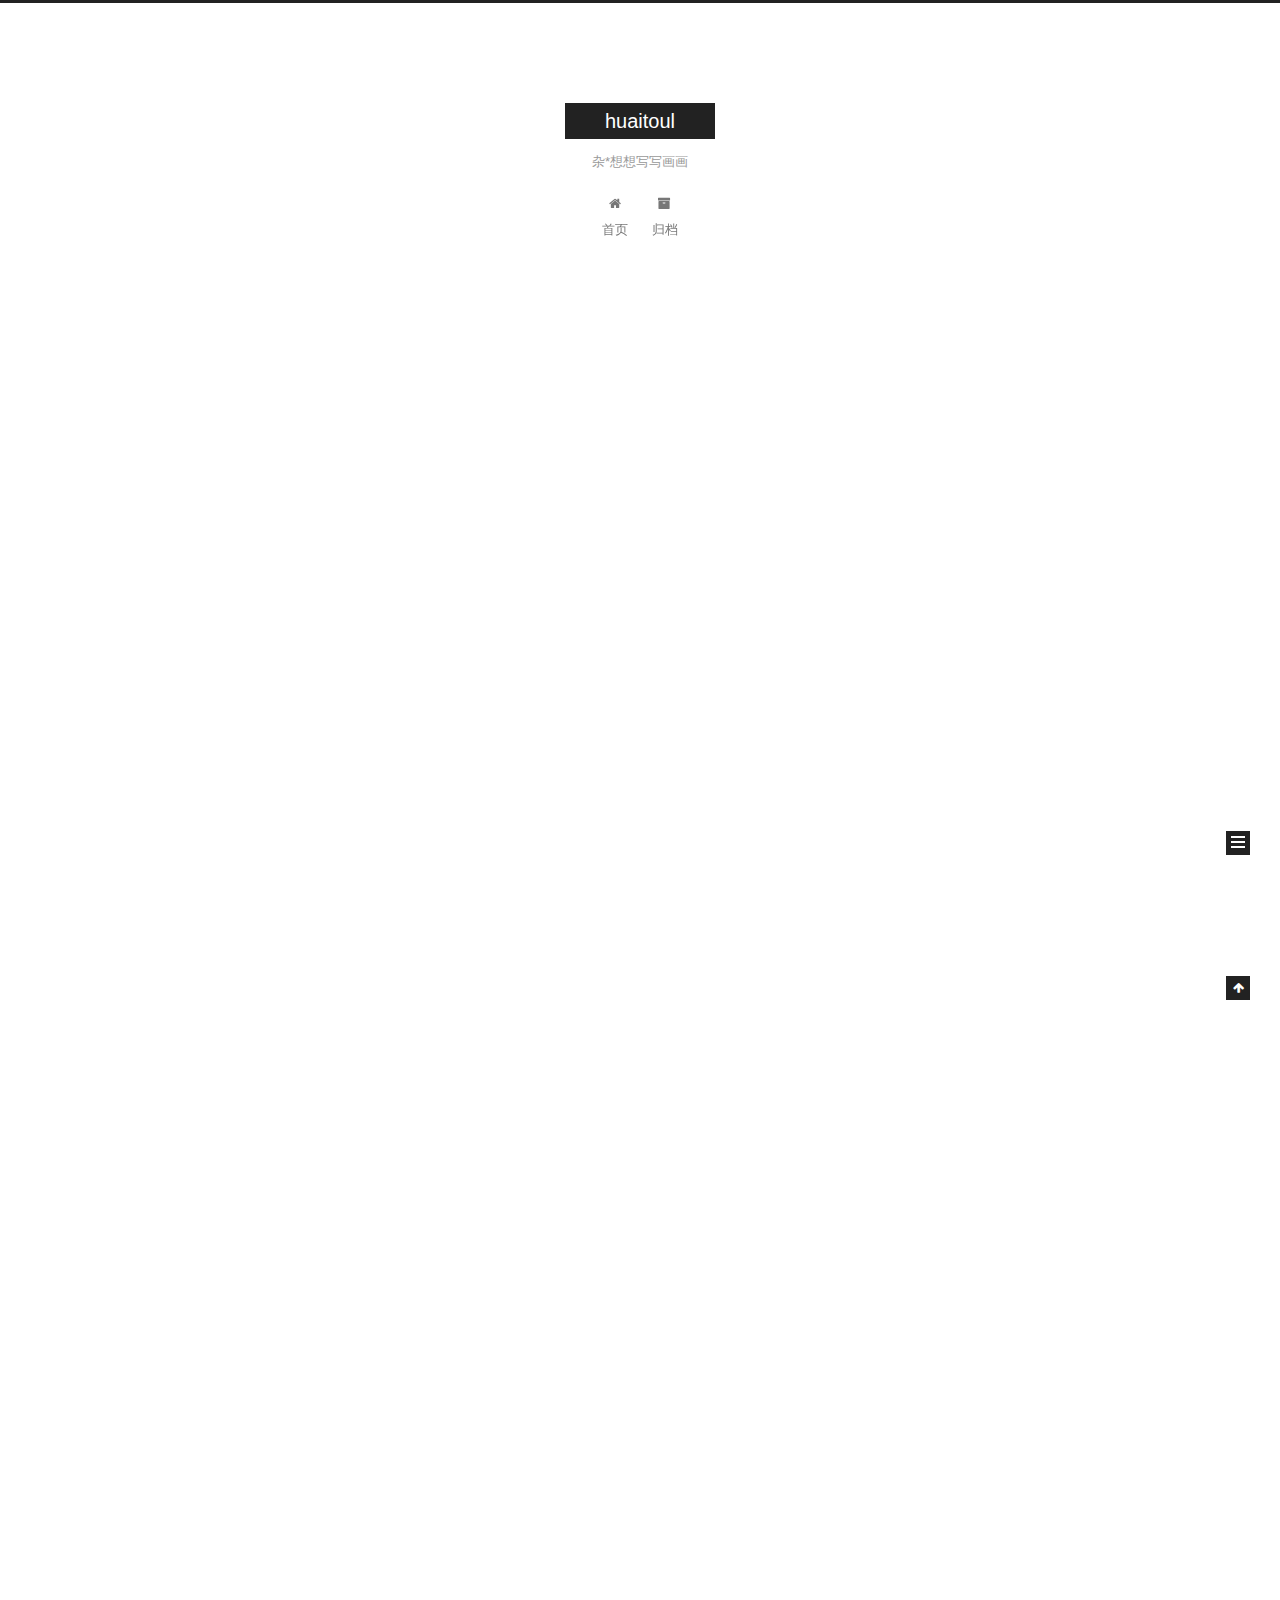
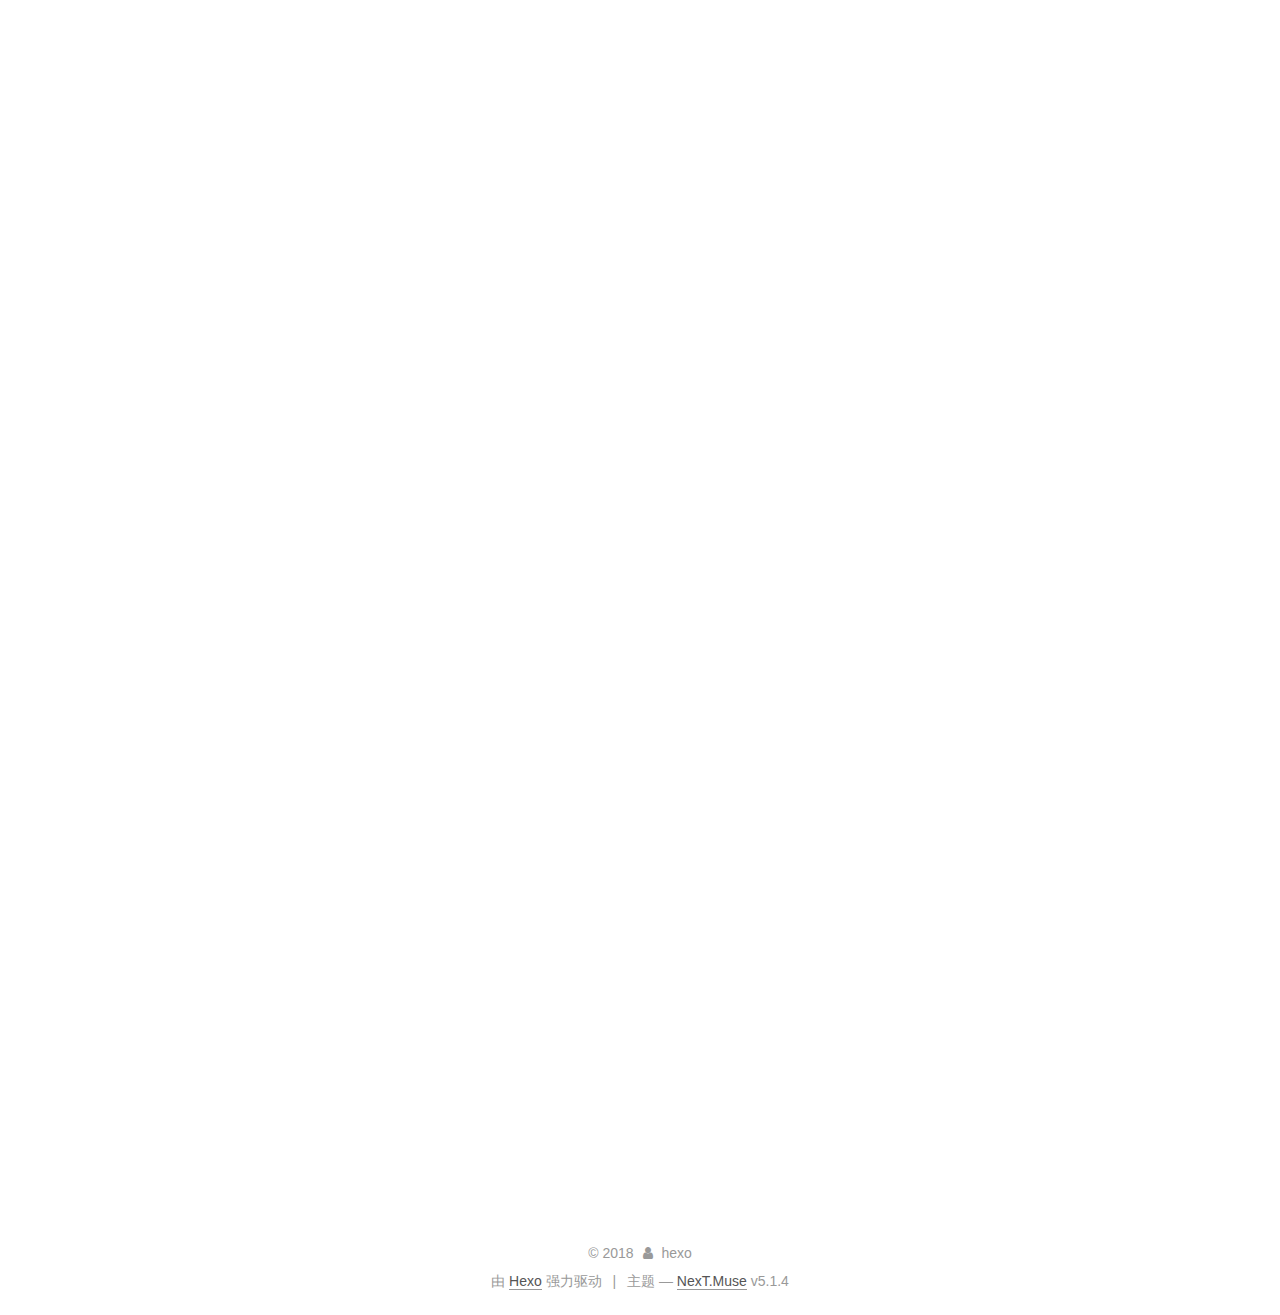
==== commit 23c8edc5: "Site updated: 2018-02-28 16:56:20" ====
--- a/index.html
+++ b/index.html
@@ -5,7 +5,7 @@
   
 
 
-<html class="theme-next muse use-motion" lang="zh-CN">
+<html class="theme-next muse use-motion" lang="zh-Hans">
 <head>
   <meta charset="UTF-8"/>
 <meta http-equiv="X-UA-Compatible" content="IE=edge" />
@@ -79,16 +79,16 @@
 
 
 
-<meta name="description" content="站点描述">
+<meta name="description" content="要爱生活，要快乐，N">
 <meta property="og:type" content="website">
 <meta property="og:title" content="huaitoul">
 <meta property="og:url" content="http://yoursite.com/index.html">
 <meta property="og:site_name" content="huaitoul">
-<meta property="og:description" content="站点描述">
-<meta property="og:locale" content="zh-CN">
+<meta property="og:description" content="要爱生活，要快乐，N">
+<meta property="og:locale" content="zh-Hans">
 <meta name="twitter:card" content="summary">
 <meta name="twitter:title" content="huaitoul">
-<meta name="twitter:description" content="站点描述">
+<meta name="twitter:description" content="要爱生活，要快乐，N">
 
 
 
@@ -104,7 +104,7 @@
     motion: {"enable":true,"async":false,"transition":{"post_block":"fadeIn","post_header":"slideDownIn","post_body":"slideDownIn","coll_header":"slideLeftIn","sidebar":"slideUpIn"}},
     duoshuo: {
       userId: '0',
-      author: 'Author'
+      author: '博主'
     },
     algolia: {
       applicationID: '',
@@ -136,7 +136,7 @@
 
 </head>
 
-<body itemscope itemtype="http://schema.org/WebPage" lang="zh-CN">
+<body itemscope itemtype="http://schema.org/WebPage" lang="zh-Hans">
 
   
   
@@ -185,7 +185,7 @@
             
               <i class="menu-item-icon fa fa-fw fa-home"></i> <br />
             
-            Startseite
+            首页
           </a>
         </li>
       
@@ -195,7 +195,7 @@
             
               <i class="menu-item-icon fa fa-fw fa-archive"></i> <br />
             
-            Archiv
+            归档
           </a>
         </li>
       
@@ -261,9 +261,9 @@
                 <i class="fa fa-calendar-o"></i>
               </span>
               
-                <span class="post-meta-item-text">Veröffentlicht am</span>
+                <span class="post-meta-item-text">发表于</span>
               
-              <time title="Post created" itemprop="dateCreated datePublished" datetime="2018-02-27T19:30:52+08:00">
+              <time title="创建于" itemprop="dateCreated datePublished" datetime="2018-02-27T19:30:52+08:00">
                 2018-02-27
               </time>
             
@@ -384,9 +384,9 @@
                 <i class="fa fa-calendar-o"></i>
               </span>
               
-                <span class="post-meta-item-text">Veröffentlicht am</span>
+                <span class="post-meta-item-text">发表于</span>
               
-              <time title="Post created" itemprop="dateCreated datePublished" datetime="2018-02-27T19:16:08+08:00">
+              <time title="创建于" itemprop="dateCreated datePublished" datetime="2018-02-27T19:16:08+08:00">
                 2018-02-27
               </time>
             
@@ -503,9 +503,9 @@
                 <i class="fa fa-calendar-o"></i>
               </span>
               
-                <span class="post-meta-item-text">Veröffentlicht am</span>
+                <span class="post-meta-item-text">发表于</span>
               
-              <time title="Post created" itemprop="dateCreated datePublished" datetime="2018-02-27T18:30:33+08:00">
+              <time title="创建于" itemprop="dateCreated datePublished" datetime="2018-02-27T18:30:33+08:00">
                 2018-02-27
               </time>
             
@@ -625,7 +625,7 @@
           <div class="site-author motion-element" itemprop="author" itemscope itemtype="http://schema.org/Person">
             
               <p class="site-author-name" itemprop="name">hexo</p>
-              <p class="site-description motion-element" itemprop="description">站点描述</p>
+              <p class="site-description motion-element" itemprop="description">要爱生活，要快乐，N</p>
           </div>
 
           <nav class="site-state motion-element">
@@ -636,7 +636,7 @@
                 <a href="/archives/">
               
                   <span class="site-state-item-count">3</span>
-                  <span class="site-state-item-name">Artikel</span>
+                  <span class="site-state-item-name">日志</span>
                 </a>
               </div>
             
@@ -686,7 +686,7 @@
 </div>
 
 
-  <div class="powered-by">Erstellt mit  <a class="theme-link" target="_blank" href="https://hexo.io">Hexo</a></div>
+  <div class="powered-by">由 <a class="theme-link" target="_blank" href="https://hexo.io">Hexo</a> 强力驱动</div>
 
 
 
@@ -694,7 +694,7 @@
 
 
 
-  <div class="theme-info">Theme &mdash; <a class="theme-link" target="_blank" href="https://github.com/iissnan/hexo-theme-next">NexT.Muse</a> v5.1.4</div>
+  <div class="theme-info">主题 &mdash; <a class="theme-link" target="_blank" href="https://github.com/iissnan/hexo-theme-next">NexT.Muse</a> v5.1.4</div>
 
 
 
--- a/css/main.css
+++ b/css/main.css
@@ -1822,7 +1822,7 @@
   width: 4px;
   height: 4px;
   border-radius: 50%;
-  background: #4bb6ff;
+  background: #f18f52;
 }
 .links-of-blogroll {
   font-size: 13px;
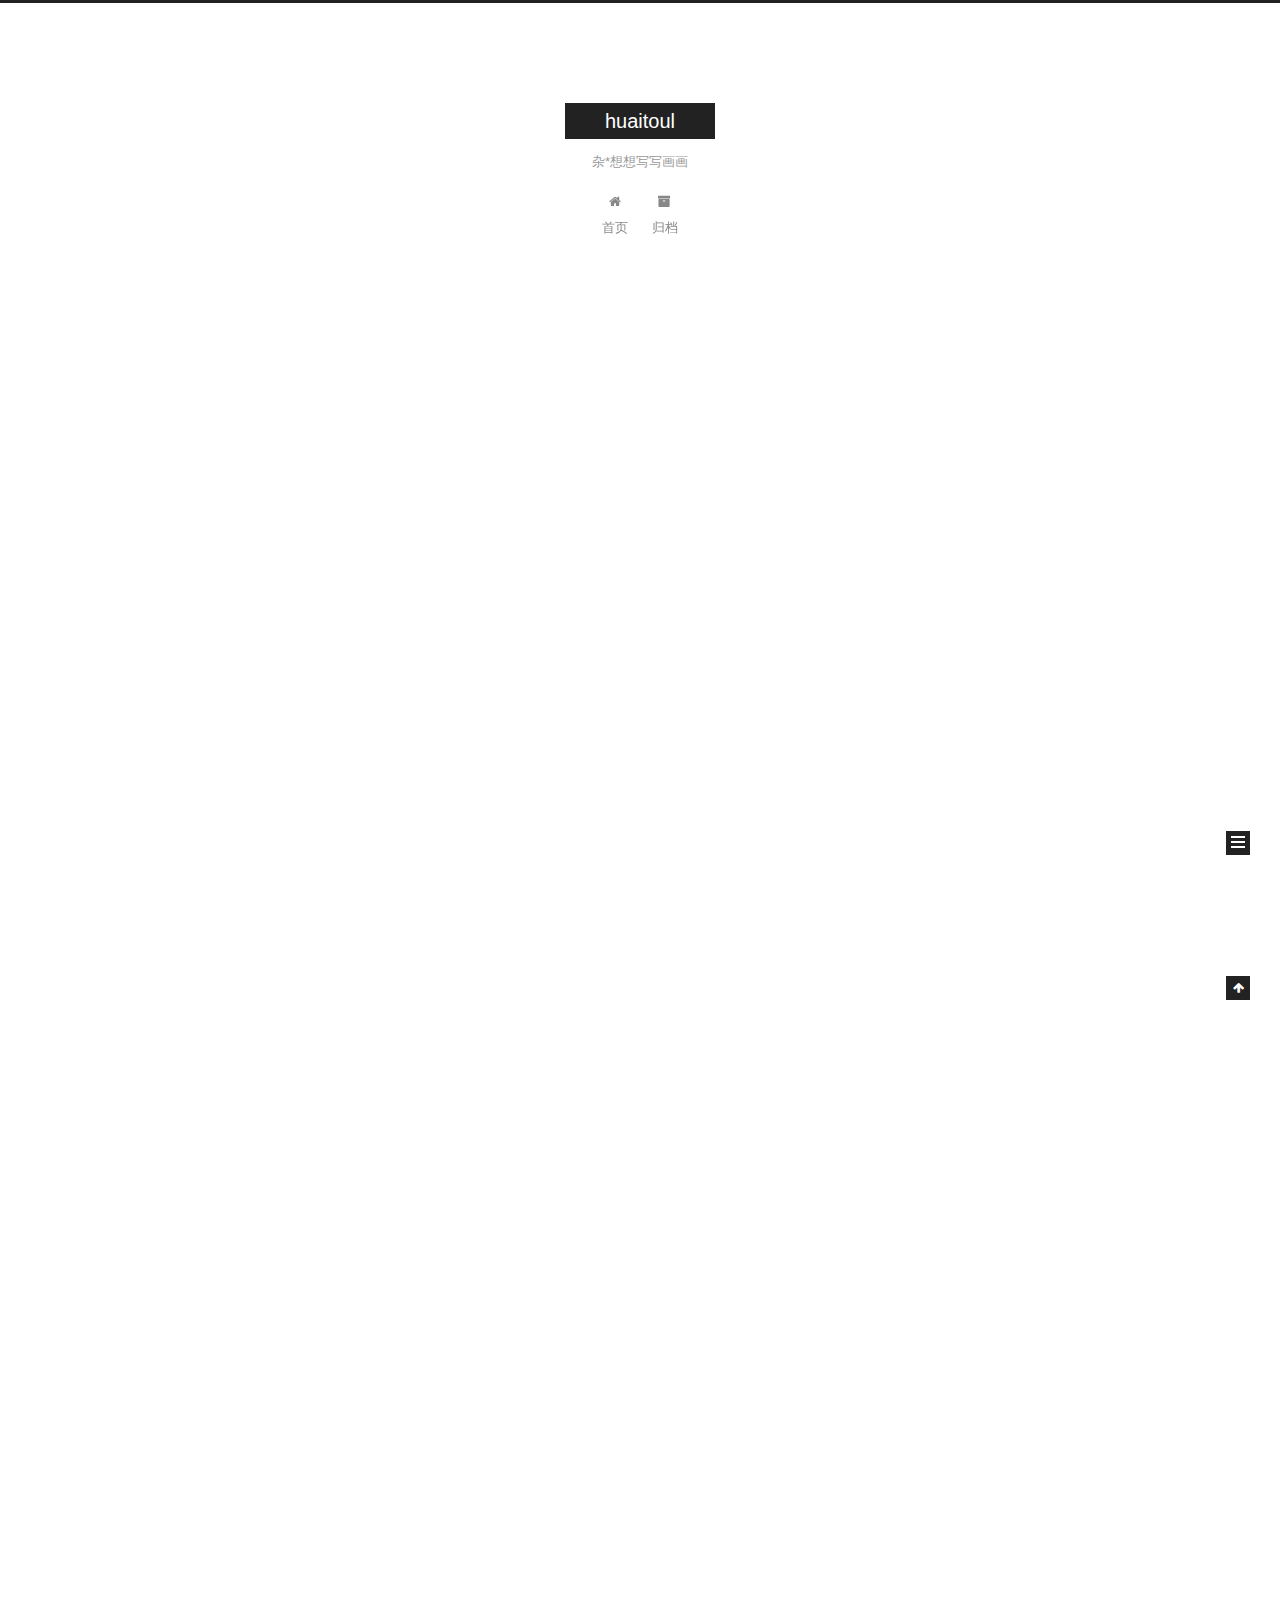
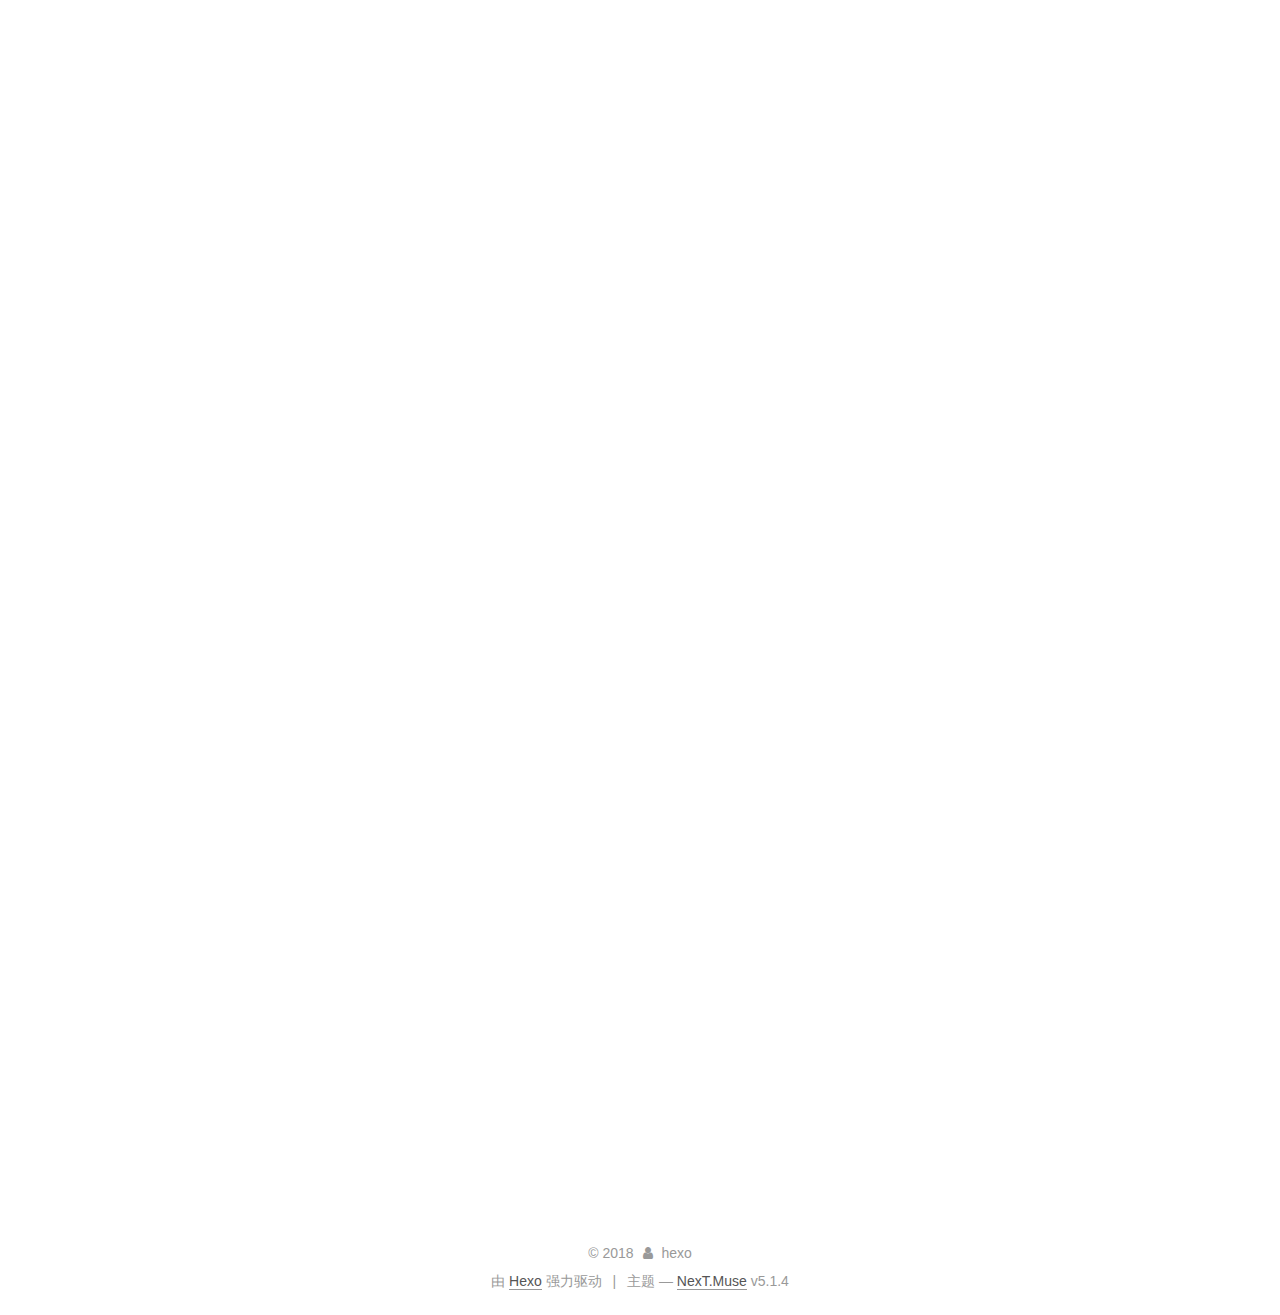
==== commit f438e768: "Site updated: 2018-02-28 19:14:21" ====
--- a/index.html
+++ b/index.html
@@ -131,6 +131,16 @@
 
 
 
+  <script type="text/javascript">
+    var _hmt = _hmt || [];
+    (function() {
+      var hm = document.createElement("script");
+      hm.src = "https://hm.baidu.com/hm.js?e00d1f56378a3c34e2e173112c6d7dc4";
+      var s = document.getElementsByTagName("script")[0];
+      s.parentNode.insertBefore(hm, s);
+    })();
+  </script>
+
 
 
 
@@ -707,6 +717,12 @@
 
 
 
+  <div style="display: none;">
+    <script src="//s95.cnzz.com/z_stat.php?id=1272984748&web_id=1272984748" language="JavaScript"></script>
+  </div>
+
+
+
         
       </div>
     </footer>
--- a/css/main.css
+++ b/css/main.css
@@ -1822,7 +1822,7 @@
   width: 4px;
   height: 4px;
   border-radius: 50%;
-  background: #f18f52;
+  background: #49ff4f;
 }
 .links-of-blogroll {
   font-size: 13px;
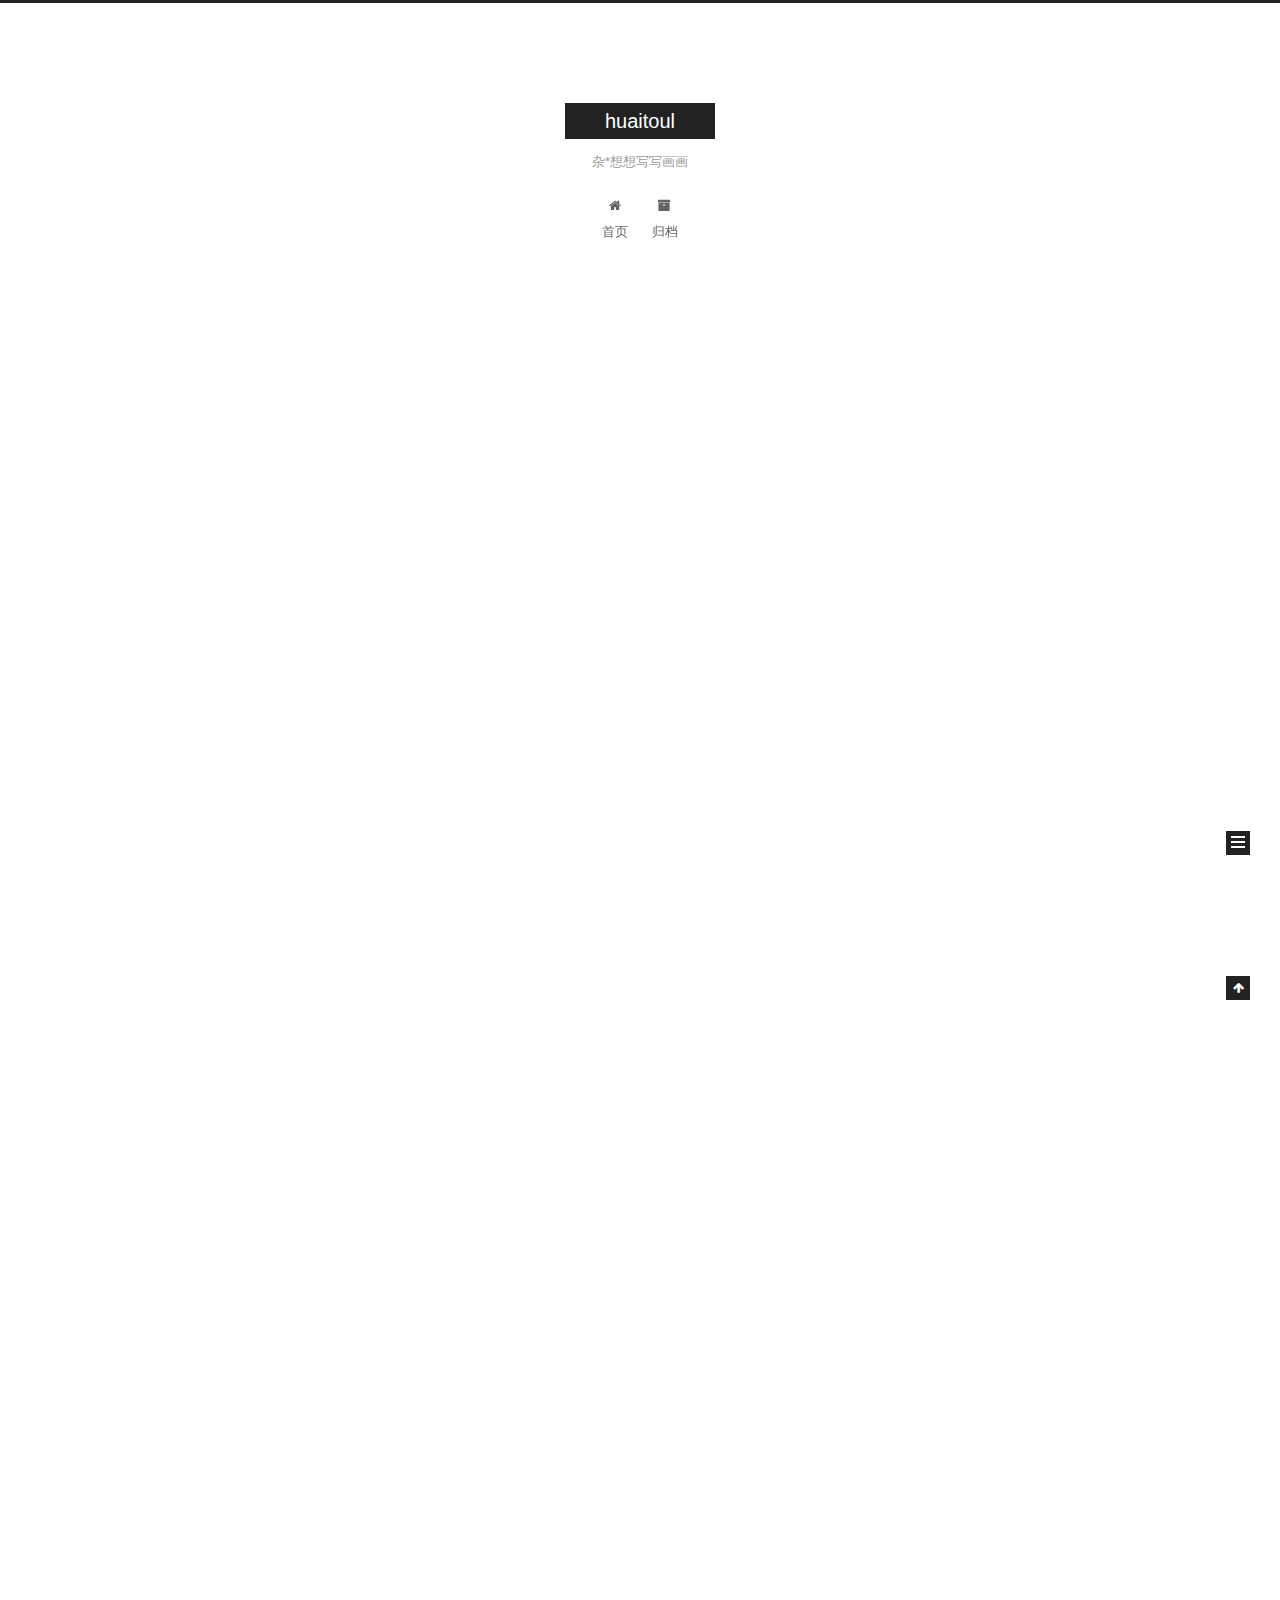
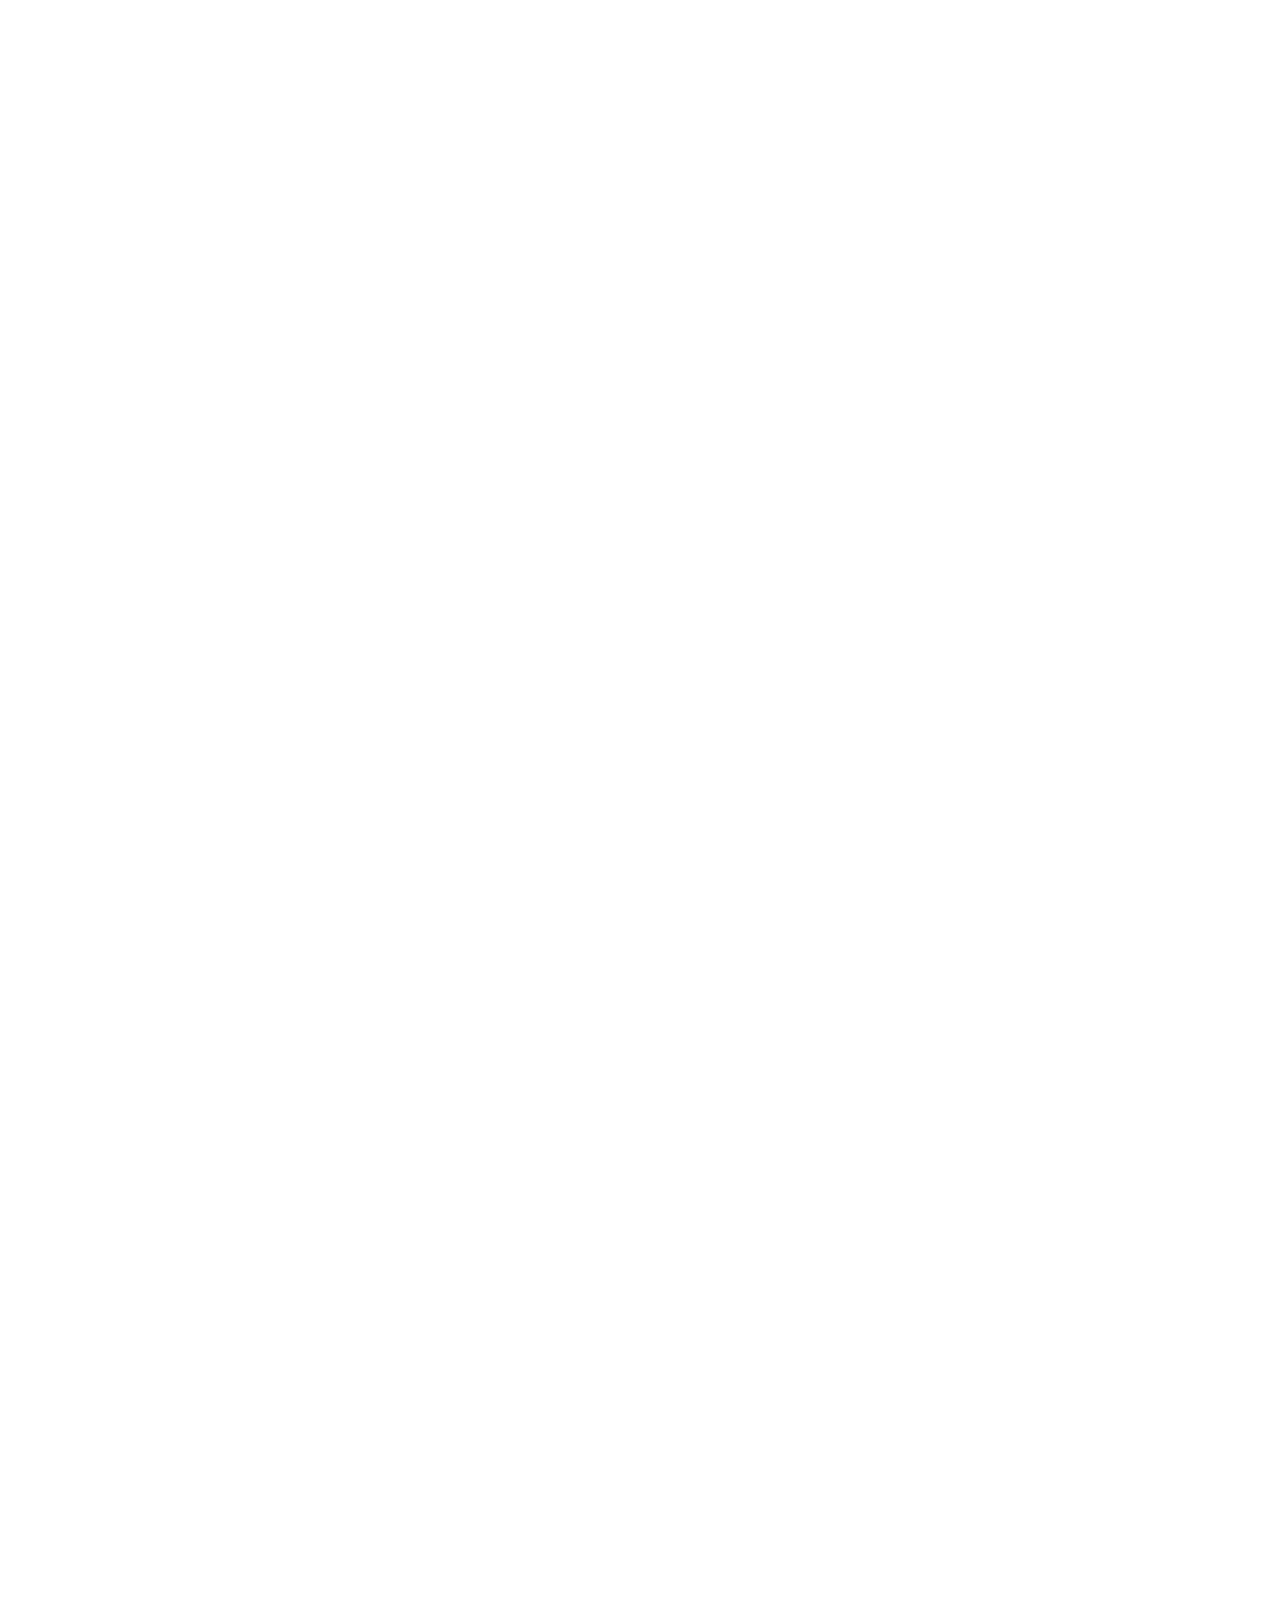
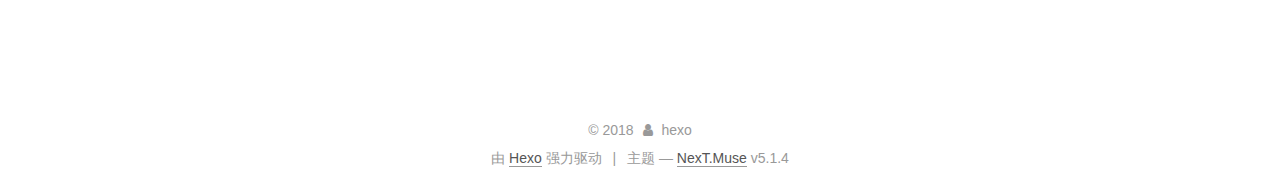
==== commit fd7a4443: "Site updated: 2018-02-28 20:08:50" ====
--- a/index.html
+++ b/index.html
@@ -365,7 +365,7 @@
   
   
   <div class="post-block">
-    <link itemprop="mainEntityOfPage" href="http://yoursite.com/2018/02/27/文章标题/">
+    <link itemprop="mainEntityOfPage" href="http://yoursite.com/2018/02/27/文章阅读量统计/">
 
     <span hidden itemprop="author" itemscope itemtype="http://schema.org/Person">
       <meta itemprop="name" content="hexo">
@@ -384,7 +384,7 @@
         
           <h1 class="post-title" itemprop="name headline">
                 
-                <a class="post-title-link" href="/2018/02/27/文章标题/" itemprop="url">文章标题</a></h1>
+                <a class="post-title-link" href="/2018/02/27/文章阅读量统计/" itemprop="url">文章标题</a></h1>
         
 
         <div class="post-meta">
@@ -436,6 +436,127 @@
       
         
           
+            <p>不蒜子：<br>1，在themes/你的主题/layout/_partial/，新建footer.ejs<br>2，添加脚本：</p>
+<p><script async src="//dn-lbstatics.qbox.me/busuanzi/2.3/busuanzi.pure.mini.js"><br></script><br>3，添加<br><span id="busuanzi_container_site_uv"><br>  本站访客数<span id="busuanzi_value_site_uv"></span>人次<br></span></p>
+
+          
+        
+      
+    </div>
+    
+    
+    
+
+    
+
+    
+
+    
+
+    <footer class="post-footer">
+      
+
+      
+
+      
+
+      
+      
+        <div class="post-eof"></div>
+      
+    </footer>
+  </div>
+  
+  
+  
+  </article>
+
+
+    
+      
+
+  
+
+  
+  
+  
+
+  <article class="post post-type-normal" itemscope itemtype="http://schema.org/Article">
+  
+  
+  
+  <div class="post-block">
+    <link itemprop="mainEntityOfPage" href="http://yoursite.com/2018/02/27/文章标题/">
+
+    <span hidden itemprop="author" itemscope itemtype="http://schema.org/Person">
+      <meta itemprop="name" content="hexo">
+      <meta itemprop="description" content="">
+      <meta itemprop="image" content="/images/avatar.gif">
+    </span>
+
+    <span hidden itemprop="publisher" itemscope itemtype="http://schema.org/Organization">
+      <meta itemprop="name" content="huaitoul">
+    </span>
+
+    
+      <header class="post-header">
+
+        
+        
+          <h1 class="post-title" itemprop="name headline">
+                
+                <a class="post-title-link" href="/2018/02/27/文章标题/" itemprop="url">文章标题</a></h1>
+        
+
+        <div class="post-meta">
+          <span class="post-time">
+            
+              <span class="post-meta-item-icon">
+                <i class="fa fa-calendar-o"></i>
+              </span>
+              
+                <span class="post-meta-item-text">发表于</span>
+              
+              <time title="创建于" itemprop="dateCreated datePublished" datetime="2018-02-27T19:16:08+08:00">
+                2018-02-27
+              </time>
+            
+
+            
+
+            
+          </span>
+
+          
+
+          
+            
+          
+
+          
+          
+
+          
+
+          
+
+          
+
+        </div>
+      </header>
+    
+
+    
+    
+    
+    <div class="post-body" itemprop="articleBody">
+
+      
+      
+
+      
+        
+          
             
           
         
@@ -645,7 +766,7 @@
               
                 <a href="/archives/">
               
-                  <span class="site-state-item-count">3</span>
+                  <span class="site-state-item-count">4</span>
                   <span class="site-state-item-name">日志</span>
                 </a>
               </div>
--- a/css/main.css
+++ b/css/main.css
@@ -1822,7 +1822,7 @@
   width: 4px;
   height: 4px;
   border-radius: 50%;
-  background: #49ff4f;
+  background: #c32b2a;
 }
 .links-of-blogroll {
   font-size: 13px;
